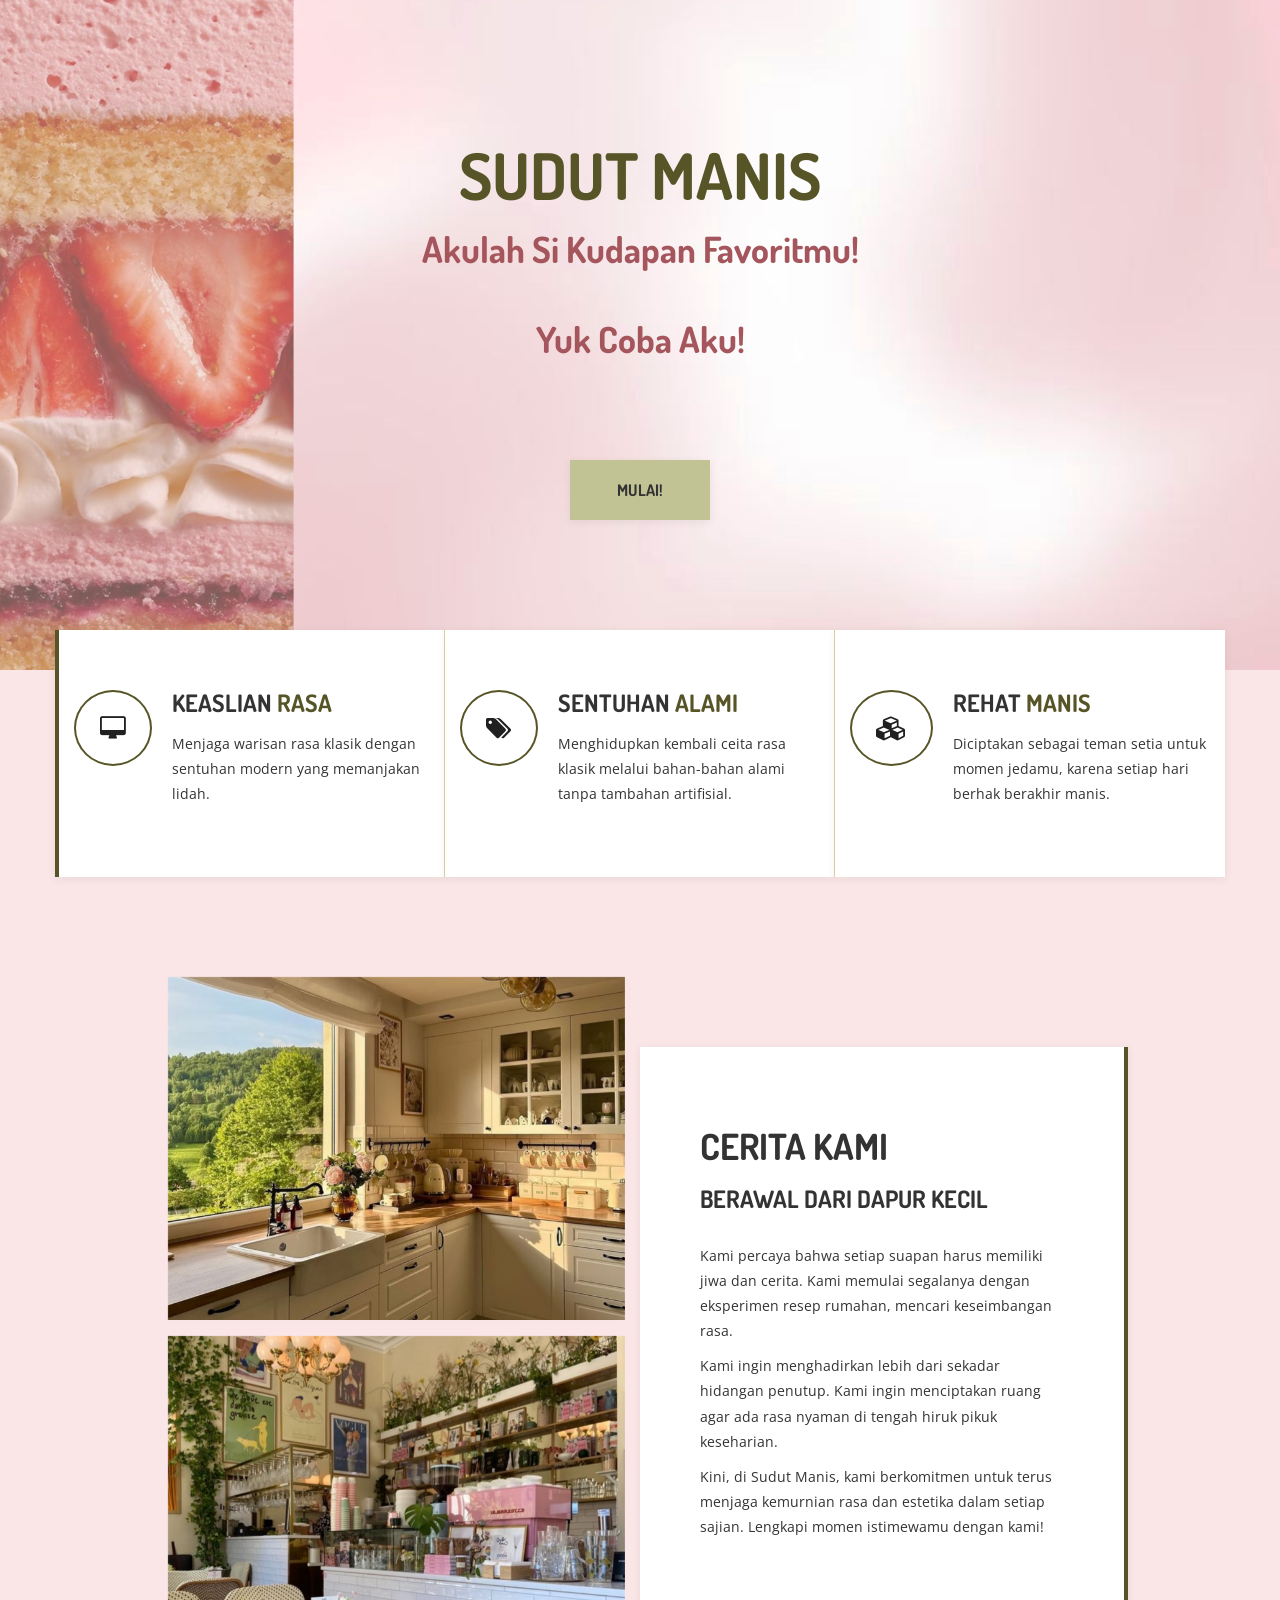
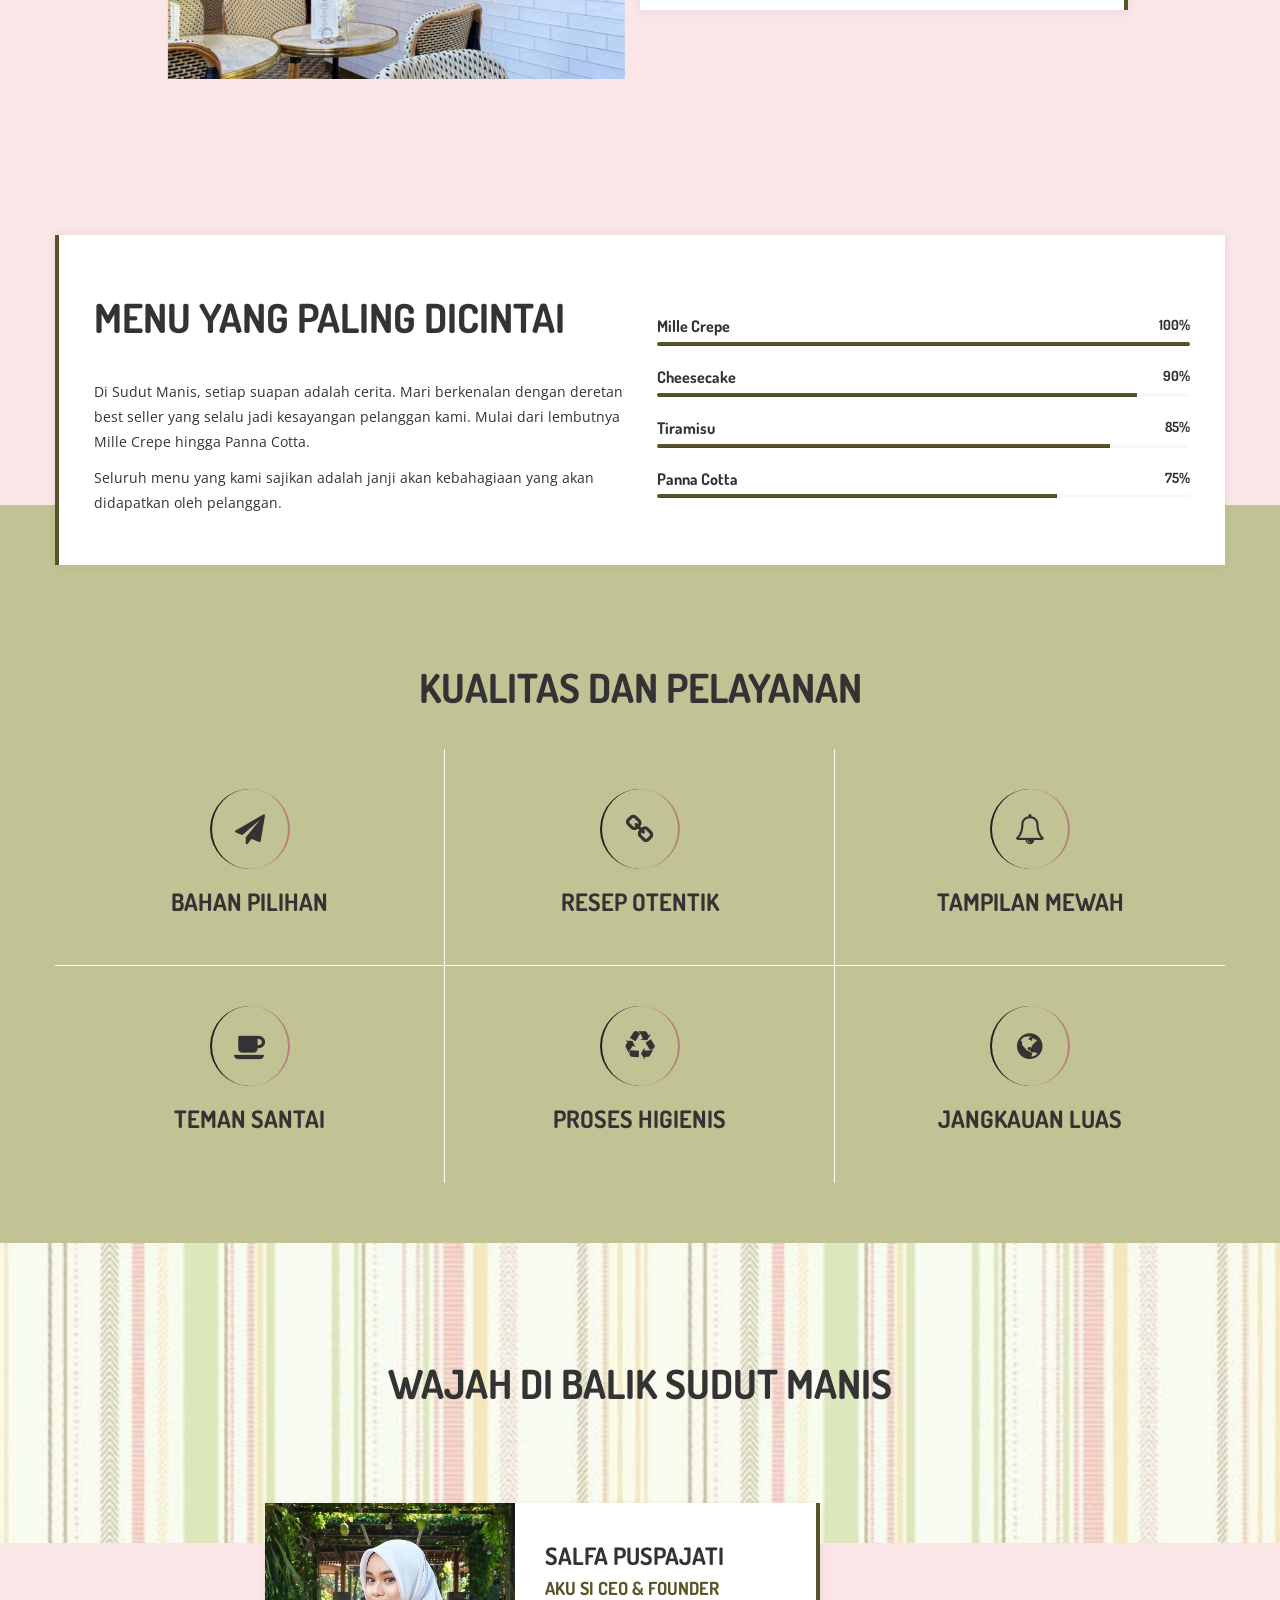
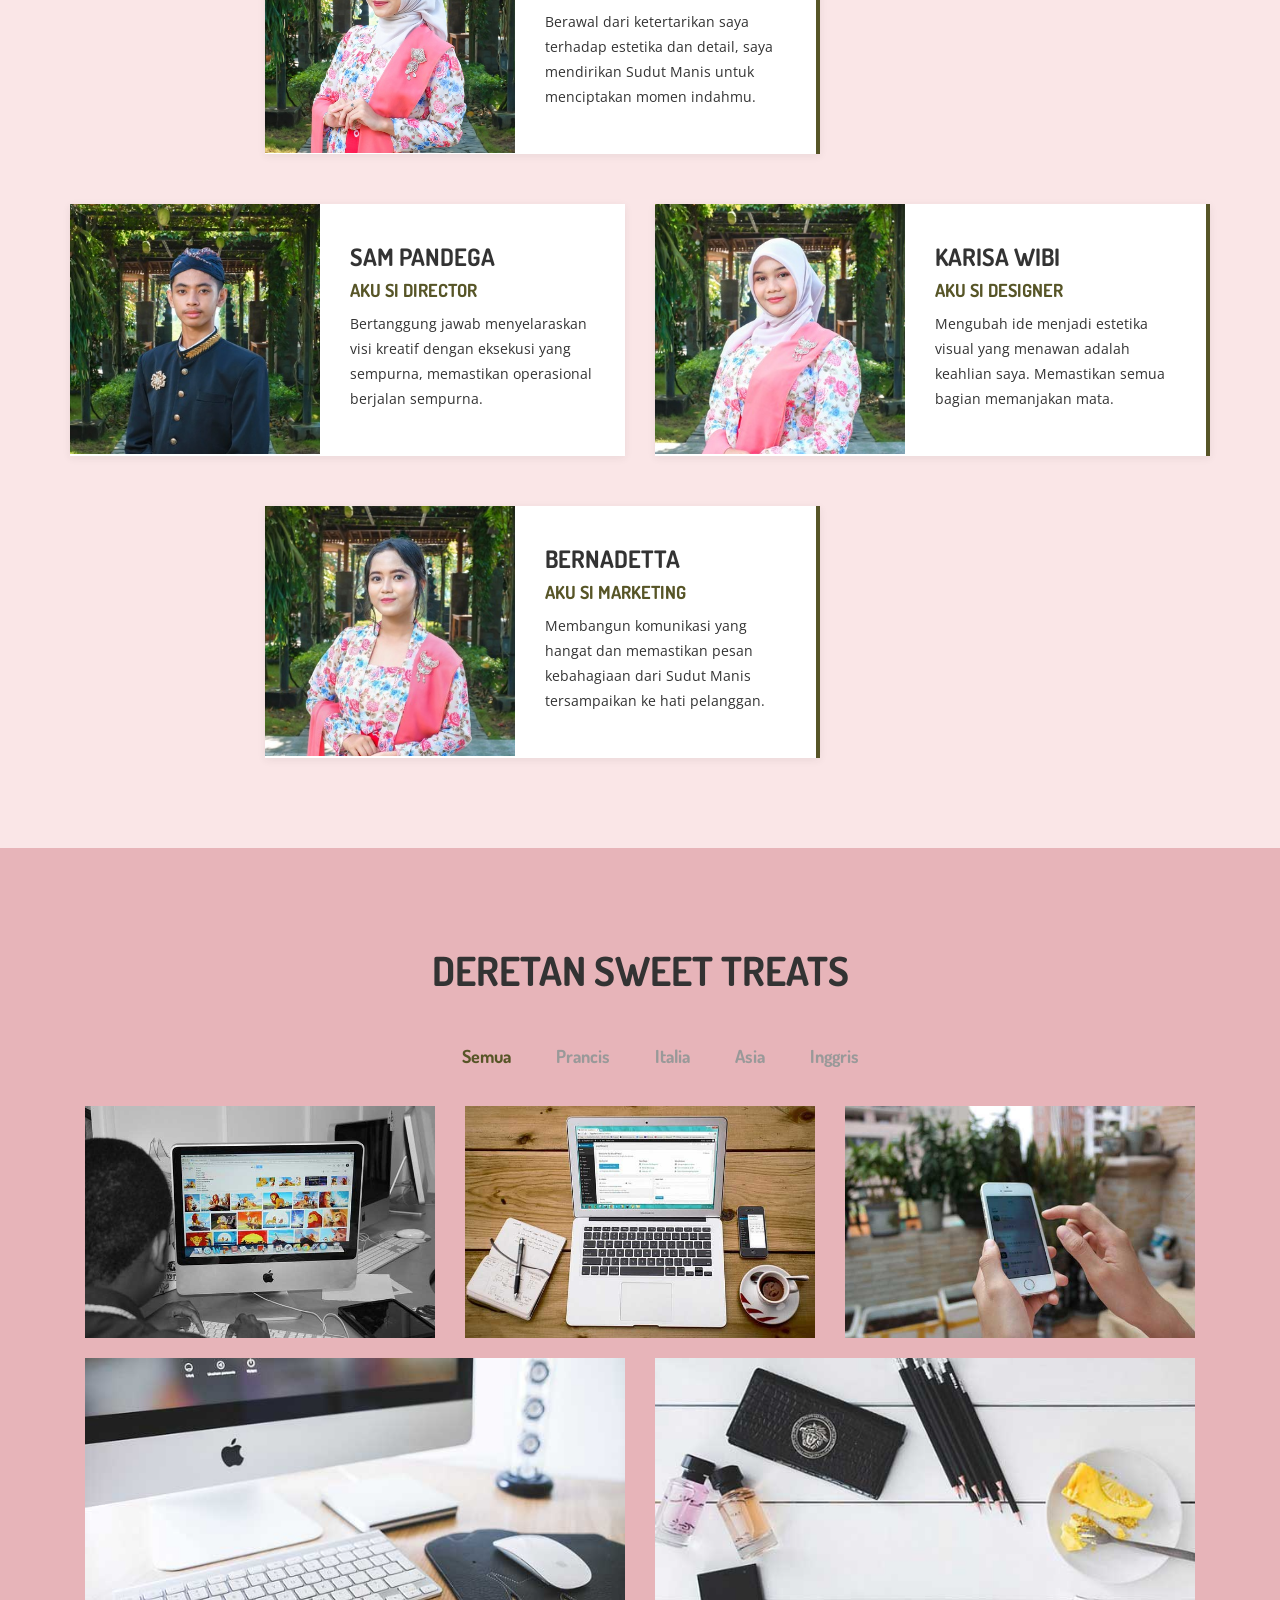
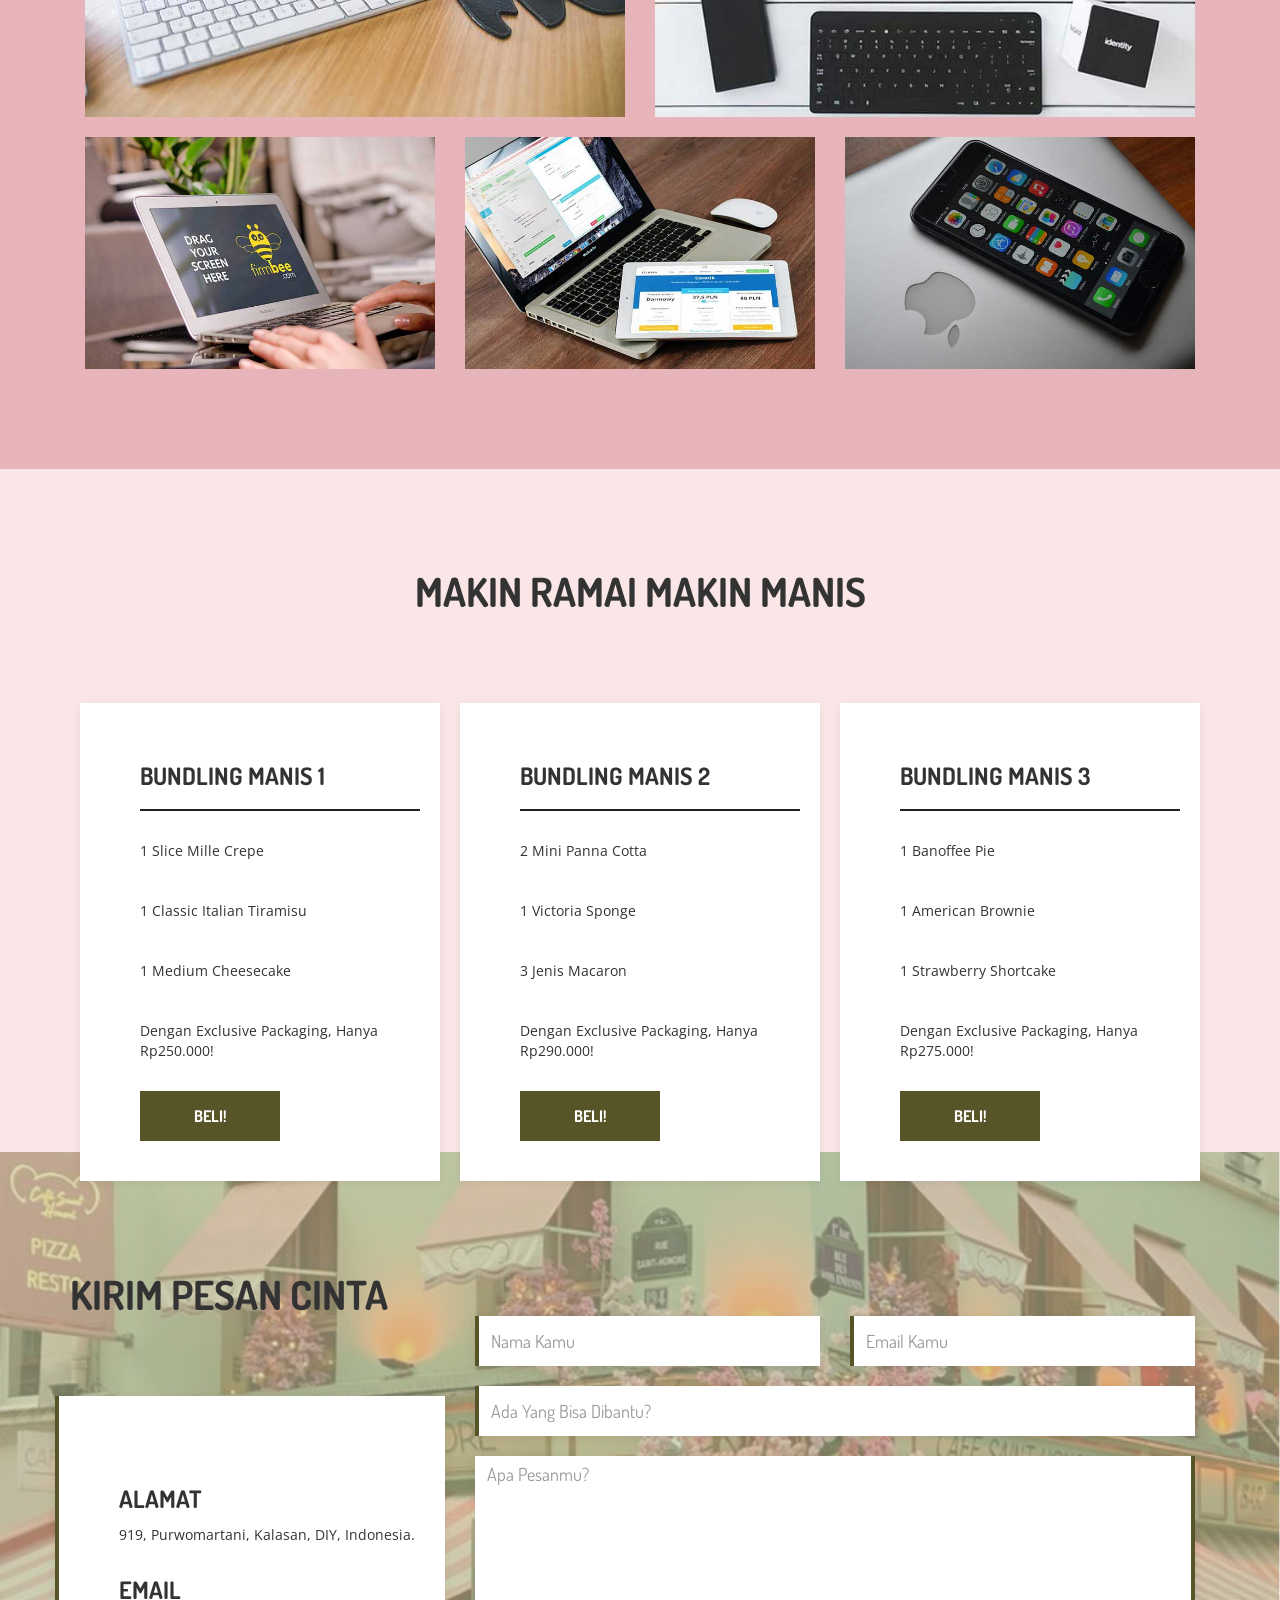
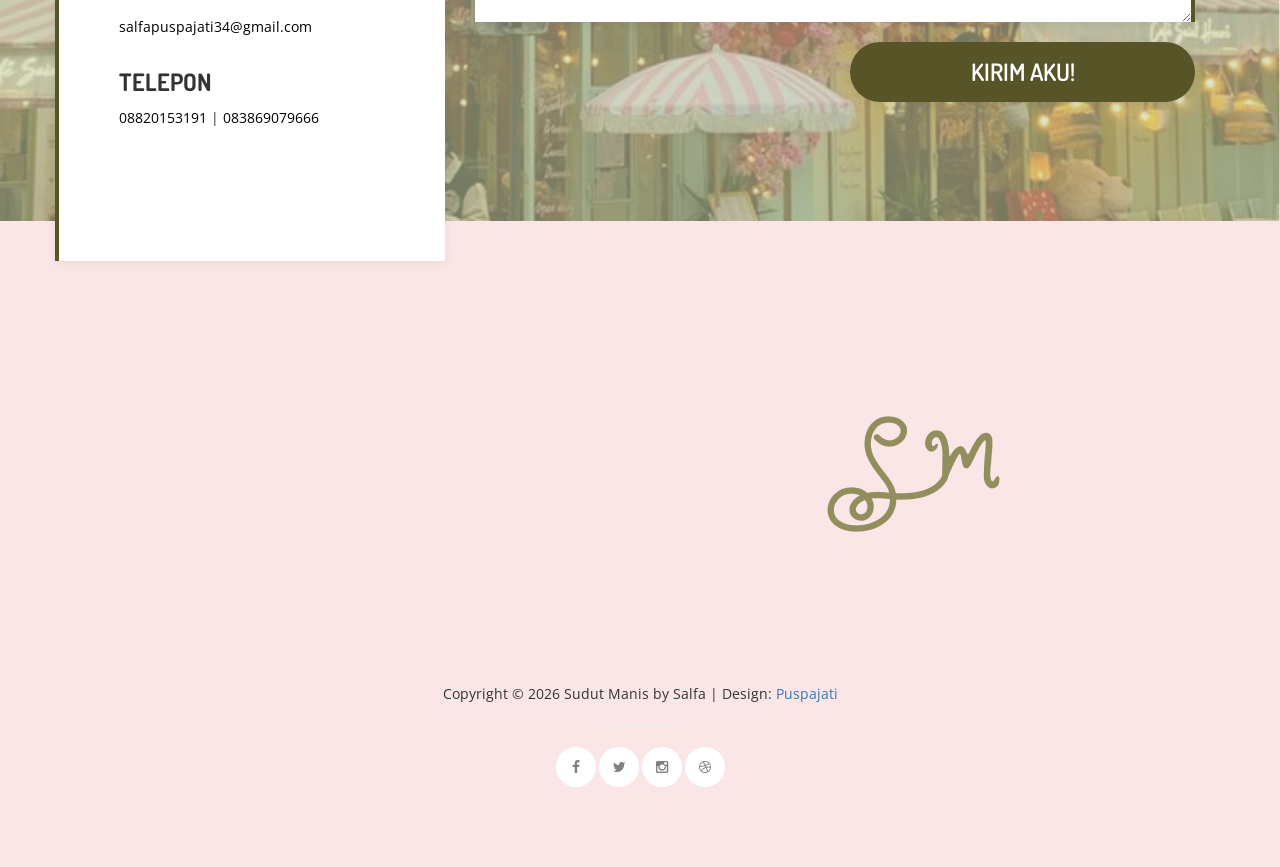
==== index.html @ feaf4da6 "Update index.html" ====
<!DOCTYPE html>
<html lang="en">
<head>
	<meta charset="utf-8">
	<meta http-equiv="X-UA-Compatible" content="IE=Edge">
	<meta name="viewport" content="width=device-width, initial-scale=1">
	<meta name="keywords" content="">
	<meta name="description" content="">
	<!-- site title -->
	<title>Sudut Manis  -  Kudapan Favoritmu</title>
	<!-- Stylesheets css comes here -->
	<link rel="stylesheet" href="css/bootstrap.min.css">
	<link rel="stylesheet" href="css/animate.min.css">
	<link rel="stylesheet" href="css/font-awesome.min.css">
	<link rel="stylesheet" href="css/nivo-lightbox.css">
	<link rel="stylesheet" href="css/nivo_themes/default/default.css">
	<link rel="stylesheet" href="css/templatemo-style.css">
	<link href='http://fonts.googleapis.com/css?family=Open+Sans:400,300,600,700' rel='stylesheet' type='text/css'>
	<link href='http://fonts.googleapis.com/css?family=Dosis:400,700' rel='stylesheet' type='text/css'>
<!-- 
Alpha Template
https://templatemo.com/tm-465-alpha
-->
</head>
<body data-spy="scroll" data-target=".navbar-collapse">

<!-- preloader section -->
<div class="preloader">
	<div class="sk-spinner sk-spinner-rotating-plane"></div>
</div>

<!-- navigation section -->
<nav class="navbar navbar-default navbar-fixed-top sticky-navigation" role="navigation">
	<div class="container">
		<div class="navbar-header">
			<button class="navbar-toggle" data-toggle="collapse" data-target=".navbar-collapse">
				<span class="icon icon-bar"></span>
				<span class="icon icon-bar"></span>
				<span class="icon icon-bar"></span>
			</button>
			<a href="#"><img src="images/sudutmanis logo.png" class="img-responsive site-logo" alt="logo"></a>
		</div>
		<div class="collapse navbar-collapse">
			<ul class="nav navbar-nav navbar-right main-navigation">
				<li><a href="#home" class="smoothScroll">BERANDA</a></li>
				<li><a href="#about" class="smoothScroll">CERITA KAMI</a></li>
				<li><a href="#service" class="smoothScroll">KUALITAS</a></li>
				<li><a href="#team" class="smoothScroll">TIM KAMI</a></li>
				<li><a href="#portfolio" class="smoothScroll">DESSERTS</a></li>
				<li><a href="#price" class="smoothScroll">BUNDLING</a></li>
				<li><a href="#contact" class="smoothScroll">KONTAK</a></li>
				<p id="userInfo">Belum login</p>

	<div id="authArea">
		<button onclick="goLogin()" class="nav-cta">Login</button>
	</div>
			</ul>
		</div>
	</div>
</nav>

<!-- home section -->
<section id="home" class="tm-home">
	<div class="container">
		<div class="row">
			<div class="col-md-12 col-sm-12">
            	<h1 class="wow fadeIn tm-home-logo" data-wow-delay="1.3s">Sudut Manis</h1>
				<h2 class="wow fadeIn tm-home-header" data-wow-delay="1.6s">Akulah Si Kudapan Favoritmu!</h2>
				<h2 class="wow fadeInUp tm-home-header" data-wow-delay="1.9s">Yuk Coba Aku!</h2>
				<a href="#about" class="smoothScroll btn btn-default btn-lg">MULAI!</a>
			</div>
		</div>
	</div>
</section>

<!-- social icons section -->
<section id="tm-icons" class="tm-icons">
	<div class="container">
		<div class="row">
			
				<div class="col-md-4 col-sm-12 tm-icon-1">
					<div class="wow fadeInUp" data-wow-delay="1.3s">
						<div class="media">
							<div class="media-object pull-left">
								<a href="#" class="fa fa-desktop"></a>
							</div>
							<div class="media-body">
								<h3 class="media-heading">Keaslian <span class="green">Rasa</span></h3>
								<p>Menjaga warisan rasa klasik dengan sentuhan modern yang memanjakan lidah.</p>
							</div>
						</div>
					</div>
				</div>
				<div class="col-md-4 col-sm-12 tm-icon-2">
					<div class="wow fadeInUp" data-wow-delay="1.6s">
						<div class="media">
							<div class="media-object pull-left">
								<a href="#" class="fa fa-tags"></a>
							</div>
							<div class="media-body">
								<h3 class="media-heading">Sentuhan <span class="green">Alami</span></h3>
								<p>Menghidupkan kembali ceita rasa klasik melalui bahan-bahan alami tanpa tambahan artifisial.</p>
							</div>
						</div>
					</div>
				</div>
				<div class="col-md-4 col-sm-12 tm-icon-3">
					<div class="wow fadeInUp" data-wow-delay="1.9s">
						<div class="media">
							<div class="media-object pull-left">
								<a href="#" class="fa fa-cubes"></a>
							</div>
							<div class="media-body">
								<h3 class="media-heading">Rehat <span class="green">Manis</span></h3>
								<p>Diciptakan sebagai teman setia untuk momen jedamu, karena setiap hari berhak berakhir manis.</p>
							</div>
						</div>
					</div>
				</div>
			
		</div>
	</div>
</section>

<!-- about section -->
<section id="about" class="tm-about">
	<div class="container">
		<div class="row">
			<div class="col-md-1 col-sm-1"></div>
			<div class="col-md-5 col-sm-12">
				<img src="images/IMG_20260514_121208.jpg.jpeg" class="img-responsive wow fadeIn" data-wow-delay="0.6s" alt="about">
				<img src="images/IMG_20260514_121412.jpg.jpeg" class="img-responsive wow fadeInUp" data-wow-delay="0.6s" alt="about">
			</div>
			<div class="col-md-5 col-sm-12 about-des wow fadeInRight" data-wow-delay="0.9s">
				<h1>Cerita Kami</h1>
				<h3 class="tm-about-h3">Berawal dari Dapur Kecil</h3>
				<p>Kami percaya bahwa setiap suapan harus memiliki jiwa dan cerita. Kami memulai segalanya dengan eksperimen resep rumahan, mencari keseimbangan rasa.</p>
                <p>Kami ingin menghadirkan lebih dari sekadar hidangan penutup. Kami ingin menciptakan ruang agar ada rasa nyaman di tengah hiruk pikuk keseharian.</p>
				<p>Kini, di Sudut Manis, kami berkomitmen untuk terus menjaga kemurnian rasa dan estetika dalam setiap sajian. Lengkapi momen istimewamu dengan kami!</p>
			</div>
			<div class="col-md-1 col-sm-1"></div>
			<div class="col-md-12 col-sm-12 about-bottom-des wow bounceIn">
				<div class="col-md-6 col-sm-12">
					<h2 class="tm-about-header">Menu yang Paling Dicintai</h2>
					<p>Di Sudut Manis, setiap suapan adalah cerita. Mari berkenalan dengan deretan best seller yang selalu jadi kesayangan pelanggan kami. Mulai dari lembutnya Mille Crepe hingga Panna Cotta.</p>
					<p>Seluruh menu yang kami sajikan adalah janji akan kebahagiaan yang akan didapatkan oleh pelanggan.</p>
				</div>
				<div class="col-md-6 col-sm-12 about-skills">
					<strong>Mille Crepe</strong>
						<span class="pull-right">100%</span>
							<div class="progress">
								<div class="progress-bar progress-bar-primary" role="progressbar" aria-valuenow="80" aria-valuemin="0" aria-valuemax="100" style="width: 100%;"></div>
							</div>
					<strong>Cheesecake</strong>
						<span class="pull-right">90%</span>
							<div class="progress">
								<div class="progress-bar progress-bar-primary" role="progressbar" aria-valuenow="90" aria-valuemin="0" aria-valuemax="100" style="width: 90%;"></div>
							</div>
					<strong>Tiramisu</strong>
						<span class="pull-right">85%</span>
							<div class="progress">
								<div class="progress-bar progress-bar-primary" role="progressbar" aria-valuenow="85" aria-valuemin="0" aria-valuemax="100" style="width: 85%;"></div>
							</div>
					<strong>Panna Cotta</strong>
						<span class="pull-right">75%</span>
							<div class="progress">
								<div class="progress-bar progress-bar-primary" role="progressbar" aria-valuenow="75" aria-valuemin="0" aria-valuemax="100" style="width: 75%;"></div>
							</div>
				</div>
			</div>
		</div>
	</div>
</section>

<!-- service section -->
<section id="service" class="tm-service">
	<div class="container">
		<div class="row">
			<div class="col-md-12 col-sm-12">
				<h2>Kualitas dan Pelayanan</h2>
			</div>
			<div class="col-md-4 col-sm-4 border-right border-bottom">
				<i class="fa fa-paper-plane wow bounceIn" data-wow-delay="0.3s"></i>
				<h3 class="tm-service-h3">Bahan Pilihan</h3>
			</div>
			<div class="col-md-4 col-sm-4 border-right border-bottom">
				<i class="fa fa-link wow bounceIn" data-wow-delay="0.6s"></i>
				<h3 class="tm-service-h3">Resep Otentik</h3>
			</div>
			<div class="col-md-4 col-sm-4 border-bottom">
				<i class="fa fa-bell-o wow bounceIn" data-wow-delay="0.9s"></i>
				<h3 class="tm-service-h3">Tampilan Mewah</h3>
			</div>
			<div class="col-md-4 col-sm-4 border-right">
				<i class="fa fa-coffee wow bounceIn" data-wow-delay="1s"></i>
				<h3 class="tm-service-h3">Teman Santai</h3>
			</div>
			<div class="col-md-4 col-sm-4 border-right">
				<i class="fa fa-recycle wow bounceIn" data-wow-delay="1.3s"></i>
				<h3 class="tm-service-h3">Proses Higienis</h3>
			</div>
			<div class="col-md-4 col-sm-4">
				<i class="fa fa-globe wow bounceIn" data-wow-delay="1.6s"></i>
				<h3 class="tm-service-h3">Jangkauan Luas</h3>
			</div>
		</div>
	</div>
</section>

<!-- home section -->
<section id="team" class="tm-team">
	<div class="team-title">
		<h2>Wajah di balik Sudut Manis</h2>
	</div>
	<div class="container">
		<div class="row">
			<div class="container-fluid">
			<div class="col-md-2 col-sm-1"></div>
			<div class="col-md-6 col-sm-10">
				<div class="media wow fadeInUp" data-wow-delay="0.3s">
					<div class="media-object pull-left">
						<img src="images/salfa 250px_20260514_114555_0000.png" class="img-responsive" alt="team">
					</div>
					<div class="media-body border-right">
						<h3 class="media-heading">Salfa Puspajati</h3>
						<h4 class="tm-team-member-heading-2">Aku Si CEO &amp; Founder</h4>
						<p>Berawal dari ketertarikan saya terhadap estetika dan detail, saya mendirikan Sudut Manis untuk menciptakan momen indahmu.</p>
					</div>
				</div>
			</div>
			<div class="col-md-6 col-sm-10">
				<div class="media wow fadeInUp" data-wow-delay="0.6s">
					<div class="media-object pull-left">
						<img src="images/dega 250px_20260514_115145_0000.png" class="img-responsive" alt="team">
					</div>
					<div class="media-body">
						<h3 class="media-heading">Sam Pandega</h3>
						<h4 class="tm-team-member-heading-2">Aku Si Director</h4>
						<p>Bertanggung jawab menyelaraskan visi kreatif dengan eksekusi yang sempurna, memastikan operasional berjalan sempurna.</p>
					</div>
				</div>
			</div>
			<div class="col-md-6 col-sm-10">
				<div class="media wow fadeInUp" data-wow-delay="0.9s">
					<div class="media-object pull-left">
						<img src="images/ica 250px_20260514_115344_0000.png" class="img-responsive" alt="team">
					</div>
					<div class="media-body border-right">
						<h3 class="media-heading">Karisa Wibi</h3>
						<h4 class="tm-team-member-heading-2">Aku Si Designer</h4>
						<p>Mengubah ide menjadi estetika visual yang menawan adalah keahlian saya. Memastikan semua bagian memanjakan mata.</p>
					</div>
				</div>
			</div>
			<div class="col-md-2 col-sm-2"></div>
			<div class="col-md-6 col-sm-10">
				<div class="media wow fadeInUp" data-wow-delay="1s">
					<div class="media-object pull-left">
						<img src="images/berta 250px_20260514_115436_0000.png" class="img-responsive" alt="team">
					</div>
					<div class="media-body border-right">
						<h3 class="media-heading">Bernadetta</h3>
						<h4 class="tm-team-member-heading-2">Aku Si Marketing</h4>
						<p>Membangun komunikasi yang hangat dan memastikan pesan kebahagiaan dari Sudut Manis tersampaikan ke hati pelanggan.</p>
					</div>
				</div>
			</div>
		</div>
		</div>
	</div>
</section>

<!-- portfolio section -->
<section id="portfolio" class="tm-portfolio">
	<div class="container">
		<div class="row">
			<div class="col-md-12 col-sm-12">
				<div class="title">
					<h2>Deretan Sweet Treats</h2>
				</div>
				<!-- ISO section -->
				<div class="iso-section">
					<ul class="filter-wrapper clearfix">
                   		 <li><a href="#" data-filter="*" class="selected opc-main-bg">Semua</a></li>
                   		 <li><a href="#" class="opc-main-bg" data-filter=".html">Prancis</a></li>
                   		 <li><a href="#" class="opc-main-bg" data-filter=".photoshop">Italia</a></li>
                    	 <li><a href="#" class="opc-main-bg" data-filter=".wordpress">Asia</a></li>
                    	 <li><a href="#" class="opc-main-bg" data-filter=".mobile">Inggris</a></li>
               		</ul>
               		<div class="iso-box-section wow fadeIn" data-wow-delay="0.9s">
               			<div class="iso-box-wrapper col4-iso-box">

               				 <div class="iso-box html wordpress mobile col-md-4 col-sm-4">
               				 	<a href="images/portfolio-img2.jpg" data-lightbox-gallery="portfolio-gallery"><img src="images/portfolio-img2.jpg" alt="portfolio img"></a>
               				 </div>

               				 <div class="iso-box wordpress col-md-4 col-sm-4">
               				 	<a href="images/portfolio-img3.jpg" data-lightbox-gallery="portfolio-gallery"><img src="images/portfolio-img3.jpg" alt="portfolio img"></a>
               				 </div>

               				 <div class="iso-box html mobile col-md-4 col-sm-4">
               				 	<a href="images/portfolio-img4.jpg" data-lightbox-gallery="portfolio-gallery"><img src="images/portfolio-img4.jpg" alt="portfolio img"></a>
               				 </div>

               				 <div class="iso-box wordpress col-md-6 col-sm-6">
               				 	<a href="images/portfolio-img5.jpg" data-lightbox-gallery="portfolio-gallery"><img src="images/portfolio-img5.jpg" alt="portfolio img"></a>
               				 </div>

               				 <div class="iso-box html photoshop col-md-6 col-sm-6">
               				 	<a href="images/portfolio-img6.jpg" data-lightbox-gallery="portfolio-gallery"><img src="images/portfolio-img6.jpg" alt="portfolio img"></a>
               				 </div>

               				 <div class="iso-box photoshop col-md-4 col-sm-4">
               				 	<a href="images/portfolio-img7.jpg" data-lightbox-gallery="portfolio-gallery"><img src="images/portfolio-img7.jpg" alt="portfolio img"></a>
               				 </div>

               				 <div class="iso-box photoshop mobile col-md-4 col-sm-4">
               				 	<a href="images/portfolio-img8.jpg" data-lightbox-gallery="portfolio-gallery"><img src="images/portfolio-img8.jpg" alt="portfolio img"></a>
               				 </div>

               				 <div class="iso-box photoshop html col-md-4 col-sm-4">
               				 	<a href="images/portfolio-img9.jpg" data-lightbox-gallery="portfolio-gallery"><img src="images/portfolio-img9.jpg" alt="portfolio img"></a>
               				 </div>

               			</div>
               		</div>

				</div>
			</div>
		</div>
	</div>
</section>		

<!-- price section -->
<section id="price" class="tm-price">
	<div class="container">
		<div class="col-md-12 col-sm-12">
			<h2 class="tm-price-section-heading">Makin Ramai Makin Manis</h2>
		</div>
		<div class="col-md-4 col-sm-6">
			<div class="plan wow bounceIn" data-wow-delay="0.3s">
				<h3 class="plan_title">BUNDLING MANIS 1</h3>
					<ul>
						<li>1 Slice Mille Crepe</li>
						<li>1 Classic Italian Tiramisu</li>
						<li>1 Medium Cheesecake</li>
						<li>Dengan Exclusive Packaging, Hanya Rp250.000!</li>
					</ul>
					<button class="btn btn-warning">BELI!</button>
			</div>
		</div>
		<div class="col-md-4 col-sm-6">
			<div class="plan wow bounceIn" data-wow-delay="0.6s">
				<h3 class="plan_title">BUNDLING MANIS 2</h3>
					<ul>
						<li>2 Mini Panna Cotta</li>
						<li>1 Victoria Sponge</li>
						<li>3 Jenis Macaron</li>
						<li>Dengan Exclusive Packaging, Hanya Rp290.000!</li>
					</ul>
					<button class="btn btn-warning">BELI!</button>
			</div>
		</div>
		<div class="col-md-4 col-sm-6">
			<div class="plan wow bounceIn" data-wow-delay="0.9s">
				<h3 class="plan_title">BUNDLING MANIS 3</h3>
					<ul>
						<li>1 Banoffee Pie</li>
						<li>1 American Brownie</li>
						<li>1 Strawberry Shortcake</li>
						<li>Dengan Exclusive Packaging, Hanya Rp275.000!</li>
					</ul>
					<button class="btn btn-warning">BELI!</button>
			</div>
		</div>
	</div>
</section>

<!-- contact section -->
<section id="contact" class="tm-contact">
	<div class="container">
		<div class="row">
			<div class="col-md-12 col-sm-12">
				<h2>Kirim Pesan Cinta</h2>
			</div>
			<div class="col-md-4 col-sm-5 address wow fadeInUp" data-wow-delay="0.6s">
				<div>
					<h3 class="tm-contact-h3">Alamat</h3>
					<p>919, Purwomartani, Kalasan, DIY, Indonesia.</p>
				</div>
				<div>
					<h3 class="tm-contact-h3">Email</h3>
					<p><a href="mailto:salfapuspajati34@gmail.com" class="tm-contact-link">salfapuspajati34@gmail.com</a></p>
				</div>
				<div>
					<h3 class="tm-contact-h3">Telepon</h3>
					<p><a href="tel:08820153191" class="tm-contact-link">08820153191</a> | <a href="tel:083869079666" class="tm-contact-link">083869079666</a></p>
				</div>		
			</div>	
			<div class="col-md-8 col-sm-7 contact-form wow fadeInRight" data-wow-delay="0.9s">
				<form action="#" method="post" role="form">
					<div class="col-md-6 col-sm-6">
						<input class="form-control" type="text" placeholder="Nama Kamu">
					</div>
					<div class="col-md-6 col-sm-6">
						<input class="form-control" type="email" placeholder="Email Kamu">
					</div>
					<div class="col-md-12 col-sm-12">
						<input class="form-control" type="text" placeholder="Ada Yang Bisa Dibantu?">
						<textarea class="form-control" placeholder="Apa Pesanmu?" rows="6"></textarea>
					</div>
					<div class="col-md-offset-6 col-md-6 col-sm-12">
						<input class="form-control" type="submit" value="KIRIM AKU!">
					</div>
				</form>
			</div>
		</div>
	</div>
</section>

<!-- footer section -->
<footer>
	<div class="container">
		<div class="row">
			<div class="col-md-12 col-sm-12">
				<div class="area-maps-logo">
				<iframe src="https://www.google.com/maps/embed?pb=!1m18!1m12!1m3!1d3953.3002084793443!2d110.44889467404911!3d-
					7.757951076931667!2m3!1f0!2f0!3f0!3m2!1i1024!2i768!4f13.1!3m3!1m2!
					1s0x2e7a5b0036f06835%3A0xde57ac61302b888!2sJava%20n%20Puspa&#39;s%20House!5e0!3m2!1sen!2sid!4v1779374435645!5m2!1sen!2sid" 
					width="500" height="350" style="border:0;" allowfullscreen="" loading="lazy" referrerpolicy="no-referrer-when-downgrade"></iframe>
				<img src="images/sudutmanis logo.png" class="img-responsive" alt="footer logo">
				</div>
				<p>Copyright &copy; 2026 Sudut Manis by Salfa 
                
                | Design: <a rel="nofollow" href="https://templatemo.com" title="free templates">Puspajati</a></p>
				<hr>
				<ul class="social-icon">
					<li class="wow bounceIn" data-wow-delay="0.3s"><a href="#" class="fa fa-facebook"></a></li>
					<li class="wow bounceIn" data-wow-delay="0.6s"><a href="#" class="fa fa-twitter"></a></li>
					<li class="wow bounceIn" data-wow-delay="0.9s"><a href="#" class="fa fa-instagram"></a></li>
					<li class="wow bounceIn" data-wow-delay="1s"><a href="#" class="fa fa-dribbble"></a></li>
				</ul>
			</div>
		</div>
	</div>
</footer>

<!-- javascript js comes here -->
<script src="js/jquery.js"></script>
<script src="js/bootstrap.min.js"></script>
<script src="js/smoothscroll.js"></script>
<script src="js/jquery.nav.js"></script>
<script src="js/isotope.js"></script>
<script src="js/imagesloaded.min.js"></script>
<script src="js/nivo-lightbox.min.js"></script>
<script src="js/wow.min.js"></script>
<script src="js/custom.js"></script>
  <script src="login/js/welcome.js"></script>
	
</body>
</html>
---- css/nivo_themes/default/default.css ----
/*
 * Nivo Lightbox Default Theme v1.0
 * http://dev7studios.com/nivo-lightbox
 *
 * Copyright 2013, Dev7studios
 * Free to use and abuse under the MIT license.
 * http://www.opensource.org/licenses/mit-license.php
 */
 
.nivo-lightbox-theme-default.nivo-lightbox-overlay { 
	background: #666;
	background: rgba(0,0,0,0.6); 
}
.nivo-lightbox-theme-default .nivo-lightbox-content.nivo-lightbox-loading { background: url(loading.gif) no-repeat 50% 50%; }

.nivo-lightbox-theme-default .nivo-lightbox-nav {
	top: 10%;
	width: 8%;
	height: 80%;
	text-indent: -9999px;
	background-repeat: no-repeat;
	background-position: 50% 50%;
	opacity: 0.5;
}
.nivo-lightbox-theme-default .nivo-lightbox-nav:hover { 
	opacity: 1; 
	background-color: rgba(0,0,0,0.5);
}
.nivo-lightbox-theme-default .nivo-lightbox-prev { 
	background-image: url(prev.png); 
	border-radius: 0 3px 3px 0;
}
.nivo-lightbox-theme-default .nivo-lightbox-next { 
	background-image: url(next.png); 
	border-radius: 3px 0 0 3px;
}

.nivo-lightbox-theme-default .nivo-lightbox-close {
	display: block;
	background: url(close.png) no-repeat;
	width: 48px;
	height: 48px;
	text-indent: -9999px;
	padding: 5px;
	opacity: 0.5;
}
.nivo-lightbox-theme-default .nivo-lightbox-close:hover { opacity: 1; }

.nivo-lightbox-theme-default .nivo-lightbox-title-wrap { bottom: -7%; }
.nivo-lightbox-theme-default .nivo-lightbox-title {
	font: 14px/20px 'Helvetica Neue', Helvetica, Arial, sans-serif;
	font-style: normal;
	font-weight: normal;
	background: #000;
	color: #fff;
	padding: 7px 15px;
	border-radius: 30px;
}

.nivo-lightbox-theme-default .nivo-lightbox-image img {
	background: #fff;
	-webkit-box-shadow: 0px 1px 1px rgba(0,0,0,0.4);
	        box-shadow: 0px 1px 1px rgba(0,0,0,0.4);
}
.nivo-lightbox-theme-default .nivo-lightbox-ajax,
.nivo-lightbox-theme-default .nivo-lightbox-inline {
	background: #fff;
	padding: 40px;
	-webkit-box-shadow: 0px 1px 1px rgba(0,0,0,0.4);
	        box-shadow: 0px 1px 1px rgba(0,0,0,0.4);
}

@media (-webkit-min-device-pixel-ratio: 1.3),
       (-o-min-device-pixel-ratio: 2.6/2),
       (min--moz-device-pixel-ratio: 1.3),
       (min-device-pixel-ratio: 1.3),
       (min-resolution: 1.3dppx) {

	.nivo-lightbox-theme-default .nivo-lightbox-content.nivo-lightbox-loading { 
		background-image: url(loading@2x.gif); 
		-webkit-background-size: 32px 32px; 
		        background-size: 32px 32px;
	}
	.nivo-lightbox-theme-default .nivo-lightbox-prev { 
		background-image: url(prev@2x.png); 
		-webkit-background-size: 48px 48px; 
		        background-size: 48px 48px;
	}
	.nivo-lightbox-theme-default .nivo-lightbox-next { 
		background-image: url(next@2x.png); 
		-webkit-background-size: 48px 48px; 
		        background-size: 48px 48px;
	}
	.nivo-lightbox-theme-default .nivo-lightbox-close { 
		background-image: url(close@2x.png); 
		-webkit-background-size: 16px 16px; 
		        background-size: 16px 16px;
	}
	
}
---- css/templatemo-style.css ----
/*

Alpha Template

https://templatemo.com/tm-465-alpha

*/

body {
  background: #fae6e7;
  font-family: 'Dosis', sans-serif;
  font-weight: 400;
  font-style: normal;
}  

html,body { overflow-x: hidden; }

h1,h2,h3,h4, .navbar-nav a {
  font-weight: bold;
  text-transform: uppercase;
}

.green {
	color: #575527;
}

img {
  max-width: 100%;
  height: auto;
}

h2 {
  font-size: 40px;
  padding-bottom: 30px;
}

p {
  font-family: 'Open Sans', sans-serif;
  font-weight: 400;
  font-style: normal;
  line-height: 1.8em;
}

a:hover { text-decoration: none; }

/* preloader section */
.preloader {
  position: fixed;
  top: 0;
  left: 0;
  width: 100%;
  height: 100%;
  z-index: 99999;
  display: -webkit-box;
  display: -webkit-flex;
  display: -ms-flexbox;
  display: flex;
  -webkit-flex-flow: row nowrap;
      -ms-flex-flow: row nowrap;
          flex-flow: row nowrap;
  -webkit-box-pack: center;
  -webkit-justify-content: center;
      -ms-flex-pack: center;
          justify-content: center;
  -webkit-box-align: center;
  -webkit-align-items: center;
      -ms-flex-align: center;
          align-items: center;
  background: none repeat scroll 0 0 #ecc4c3;
}
.sk-spinner-rotating-plane.sk-spinner {
  width: 30px;
  height: 30px;
  background-color: #e8foa2;
  -webkit-animation: sk-rotatePlane 1.2s infinite ease-in-out;
          animation: sk-rotatePlane 1.2s infinite ease-in-out; }

@-webkit-keyframes sk-rotatePlane {
  0% {
    -webkit-transform: perspective(120px) rotateX(0deg) rotateY(0deg);
            transform: perspective(120px) rotateX(0deg) rotateY(0deg); }

  50% {
    -webkit-transform: perspective(120px) rotateX(-180.1deg) rotateY(0deg);
            transform: perspective(120px) rotateX(-180.1deg) rotateY(0deg); }

  100% {
    -webkit-transform: perspective(120px) rotateX(-180deg) rotateY(-179.9deg);
            transform: perspective(120px) rotateX(-180deg) rotateY(-179.9deg); } }

@keyframes sk-rotatePlane {
  0% {
    -webkit-transform: perspective(120px) rotateX(0deg) rotateY(0deg);
            transform: perspective(120px) rotateX(0deg) rotateY(0deg); }

  50% {
    -webkit-transform: perspective(120px) rotateX(-180.1deg) rotateY(0deg);
            transform: perspective(120px) rotateX(-180.1deg) rotateY(0deg); }

  100% {
    -webkit-transform: perspective(120px) rotateX(-180deg) rotateY(-179.9deg);
            transform: perspective(120px) rotateX(-180deg) rotateY(-179.9deg); } }

/* navigation section */
.sticky-navigation { opacity: 0; }
.navbar-default {
  background: #ddd3c9;
  border: none;
  -webkit-box-shadow: 0 2px 8px 0 rgba(50, 50, 50, 0.08);
          box-shadow: 0 2px 8px 0 rgba(50, 50, 50, 0.08);
  margin: 0;
  padding: 0;
}
.navbar-default .navbar-brand {
  line-height: 38px;
  position: relative;
  bottom: 20px;
}
.navbar-default .navbar-nav li a {
  color: #202020;
  font-weight: 700;
  line-height: 38px;
  padding-right: 20px;
  padding-left: 20px;
}
.navbar-default .navbar-nav li a:hover { color: #575527; }
.navbar-default .navbar-nav > li > a:hover,
.navbar-default .navbar-nav > li > a:focus {
  color: #575527;
  background-color: transparent;
}
.navbar-default .navbar-nav > .active > a,
.navbar-default .navbar-nav > .active > a:hover,
.navbar-default .navbar-nav > .active > a:focus {
  color: #575527;
  background-color: transparent;
}
.navbar-default .navbar-toggle {
     border: none;
     padding-top: 10px;
  }
.navbar-default .navbar-toggle .icon-bar {
    background: #575527;
    border-color: transparent;
  }
.navbar-default .navbar-toggle:hover,
.navbar-default .navbar-toggle:focus { 
  background-color: transparent 
}
.site-logo {
  height: 68px;
  width: auto;
}

/* home section */  
.tm-home {
  background: url('../images/bg home SM_20260514_172206_0000.png') no-repeat center center;
  background-size: cover;
  color: #a4565c;
  text-align: center;
  vertical-align: middle;
  padding-top: 120px;
  padding-bottom: 150px;
}
.tm-home-logo {
	font-size: 64px;
	color: #575527;
}
.tm-home-header {
  font-size: 36px;
  font-style: normal;
  text-transform: none;
}
.tm-home .btn {
  background: #c2c395;
  -webkit-box-shadow: 0 2px 8px 0 rgba(50, 50, 50, 0.08);
          box-shadow: 0 2px 8px 0 rgba(50, 50, 50, 0.08);
  border: none;
  border-radius: 0;
  font-size: 16px;
  font-weight: bold;
  width: 140px;
  height: 60px;
  margin-top: 60px;
  padding: 20px 20px;
  -webkit-transition: all 0.4s ease-in-out;
          transition: all 0.4s ease-in-out;
}
.tm-home .btn:hover { background: #ddd3c9; }

/* social icons section */
.tm-icons .media .media-heading { padding-bottom: 10px; }

.tm-icons .tm-icon-1,
.tm-icons .tm-icon-2,
.tm-icons .tm-icon-3 {
  background: #ffffff;
  -webkit-box-shadow: 0 2px 8px 0 rgba(50, 50, 50, 0.08);
          box-shadow: 0 2px 8px 0 rgba(50, 50, 50, 0.08);
  cursor: pointer;
  padding-top: 60px;
  padding-bottom: 60px;
  margin-top: -40px;
  margin-bottom: 20px;
  -webkit-transition: all 0.4s ease-in-out;
          transition: all 0.4s ease-in-out;
}
.tm-icons a {
  border: 2px solid #575527;
  border-radius: 50%;
  color: #202020;
  font-size: 24px;
  padding: 24px;
  text-align: center;
  text-decoration: none;
  margin-right: 10px;
  background-color: #fff;
}
.tm-icons .tm-icon-1 { border-left: 4px solid #575527; }
.tm-icons .tm-icon-1,
.tm-icons .tm-icon-2 {
  border-right: 1px solid #ddd39c;
}
.tm-icons .tm-icon-1:hover { background: #becfbb; }
.tm-icons .tm-icon-2:hover { background: #8ea48b; }
.tm-icons .tm-icon-3:hover { background: #728a6e; }

/* about section */
.tm-about {
    padding-top: 80px;
    padding-bottom: 80px;
  }
.tm-about img { padding-bottom: 16px; }
.tm-about .about-des {
  background: #ffffff;
  -webkit-box-shadow: 0 2px 8px 0 rgba(50, 50, 50, 0.08);
          box-shadow: 0 2px 8px 0 rgba(50, 50, 50, 0.08);
  border-right: 4px solid #575527;
  padding: 60px;
  position: relative;
  top: 70px;
}
.tm-about-h3 { padding-bottom: 20px; }
.tm-about .about-bottom-des {
  background: #ffffff;
  -webkit-box-shadow: 0 0 8px 0 rgba(50, 50, 50, 0.08);
          box-shadow: 0 0 8px 0 rgba(50, 50, 50, 0.08);
  border-left: 4px solid #575527;
  padding: 40px 20px 40px 20px;
  position: relative;
  top: 140px;
}
.tm-about .about-skills { padding-top: 40px; }
.about-skills .progress-bar-primary { background: #575527; }
.tm-about .about-skills .progress {
  background: #f9f9f9;
  -webkit-box-shadow: none;
          box-shadow: none;
  height: 4px;
  font-weight: bold;
  border-radius: 30px;
}
.tm-about span { font-weight: bold; }
.tm-about .about-skills strong {
  display: inline-block;
  font-size: 16px;
  padding-bottom: 4px;
}

/* service section */
.tm-service {
  background: #c2c395;
  padding-top: 140px;
  padding-bottom: 60px;
  text-align: center;
  vertical-align: middle;
}
.tm-service .border-right { border-right: 1px solid #f9f9f9; }
.tm-service .border-bottom { border-bottom: 1px solid #f9f9f9; }
.tm-service .fa {
  border-right: 2px solid #b97d7b;
  border-left: 2px solid #202020;
  border-radius: 50%;
  font-size: 30px;
  width: 80px;
  height: 80px;
  line-height: 80px;
  text-align: center;
  margin-top: 40px;
}
.tm-service-h3 { padding-bottom: 40px; }

/* team section */
.tm-team .container {
  padding: 0;
}
.tm-team .team-title {
  background: url('../images/bg team SM_20260514_162620_0000.png') no-repeat;
  background-size: cover;
  background-position: center;
  height: 300px;
  display: -webkit-box;
  display: -webkit-flex;
  display: -ms-flexbox;
  display: flex;
  -webkit-box-align: center;
  -webkit-align-items: center;
      -ms-flex-align: center;
          align-items: center;
  -webkit-box-pack: center;
  -webkit-justify-content: center;
      -ms-flex-pack: center;
          justify-content: center;
}
.tm-team .media {
  background: #ffffff;
  -webkit-box-shadow: 0px 2px 8px 0px rgba(50, 50, 50, 0.08);
          box-shadow: 0px 2px 8px 0px rgba(50, 50, 50, 0.08);
  position: relative;
  bottom: 40px;
  margin-bottom: 50px;
}
.tm-team .media .media-body { padding: 40px 20px 35px 20px; }
.tm-team .media .border-right { border-right: 4px solid #575527; }
.tm-team-member-heading-2 {
  color: #575527;
  font-weight: bold;
}

/* portfolio section */
.tm-portfolio {
  background: #e7b4b9;
  text-align: center;
  vertical-align: middle;
  padding-top: 80px;
  padding-bottom: 80px;
  }
.tm-portfolio img {
  width: 100%;
}
/* FILTER CSS */
.filter-wrapper {
    width: 100%;
    margin: 0 0 24px 0;
    overflow: hidden;
    text-align: center;
}
.filter-wrapper li {
    display: inline-block;
    margin: 4px;
}
.filter-wrapper li a {
    color: #999999;
    font-size: 18px;
    font-weight: bold;
    padding: 8px 17px;
    display: block;
    text-decoration: none;
    -webkit-transition: all 0.4s ease-in-out;
            transition: all 0.4s ease-in-out;
}
.filter-wrapper li .selected,
.filter-wrapper li a:focus,
.filter-wrapper li a:hover {
    color: #575527;
  }

/* ISOTOPE BOX CSS */
.iso-box-section {
    width: 100%;
}
.iso-box-wrapper {
    width: 100%;
    padding: 0;
    clear: both;
    position: relative;
}
.iso-box {
    position: relative;
    min-height: 50px;
    float: left;
    overflow: hidden;
    margin-bottom: 20px;
}
.iso-box > a {
    display: block;
    width: 100%;
    height: 100%;
    overflow: hidden;
}
.iso-box > a {
    display: block;
    width: 100%;
    height: 100%;
    overflow: hidden;
}

/* price section */
.tm-price { padding-top: 80px; }
.tm-price .col-md-4 { padding: 10px; }
.tm-price-section-heading { text-align: center; }
.tm-price .plan {
  background: #ffffff;
  -webkit-box-shadow: 0 2px 8px 0 rgba(50, 50, 50, 0.08);
          box-shadow: 0 2px 8px 0 rgba(50, 50, 50, 0.08);
  padding: 40px 20px 40px 60px;
  position: relative;
  top: 40px;
}
.tm-price .plan .plan_title {
  border-bottom: 2px solid #202020;
  padding-bottom: 20px;
}
.tm-price .plan ul {
  font-family: 'Open Sans', sans-serif;
  padding: 0;
}
.tm-price .plan ul li {
  display: block;
  padding: 20px 0 20px 0;
}
.tm-price .plan .btn {
  background: #575527;
  border: none;
  border-radius: 0;
  color: #ffffff;
  font-size: 16px;
  font-weight: bold;
  width: 140px;
  height: 50px;
  -webkit-transition: all 0.4s ease-in-out;
          transition: all 0.4s ease-in-out;
}
.tm-price .plan .btn:hover { background: #909090; }

/* contact section */
.tm-contact {
    background: url('../images/gambar cafe SM_20260514_145428_0000.png') no-repeat;
    background-size: cover;
    background-position: center;
    padding-top: 100px;
  }
.tm-contact .address {
  background: #ffffff;
  -webkit-box-shadow: 0 2px 8px 0 rgba(50, 50, 50, 0.08);
          box-shadow: 0 2px 8px 0 rgba(50, 50, 50, 0.08);
  border-left: 4px solid #575527;
  padding-top: 60px;
  padding-left: 60px;
  padding-bottom: 120px;
  position: relative;
  top: 40px;
}
.tm-contact .contact-form {
  padding-bottom: 40px;
  position: relative;
  bottom: 40px;
}
.tm-contact-h3 {
  font-weight: bold;
  padding-top: 10px;
}
.tm-contact .form-control {
    border: none;
    border-right: 4px solid #575527;
    -webkit-box-shadow: 0 2px 8px 0 rgba(50, 50, 50, 0.08);
            box-shadow: 0 2px 8px 0 rgba(50, 50, 50, 0.08);
    border-radius: 0;
    font-family: 'Dosis', sans-serif;
    font-size: 18px;
    font-weight: 400;
    margin-bottom: 20px;
    -webkit-transition: all 0.4s ease-in;
            transition: all 0.4s ease-in;
  }
.tm-contact .form-control::-moz-placeholder {
  color: #999;
  font-size: 18px;
  font-weight: 400;
  opacity: 1;
}
.tm-contact .form-control:-ms-input-placeholder {
  color: #999;
  font-size: 18px;
  font-weight: 400;
}
.tm-contact .form-control::-webkit-input-placeholder {
  color: #999;
  font-size: 18px;
  font-weight: 400;
}
.tm-contact input { height: 50px; }
.tm-contact input[type="text"],
.tm-contact input[type="email"] {
  border-left: 4px solid #575527;
  border-right: 0;
}
.tm-contact input[type="submit"] {
  background: #575527;
  border-radius: 40px;
  border: none;
  color: #ffffff;
  font-size: 24px;
  font-weight: 600;
  height: 60px;
}
.tm-contact input[type="submit"]:hover {
  background: #ffffff;
  color: #202020;
}
.tm-contact-link { color: black; }
.tm-contact-link:hover { color: #575527; }

/* social icon section */
.social-icon {
  padding: 0;
  margin: 0;
}
.social-icon li {
  list-style: none;
  display: inline-block;
}
.social-icon li a {
  background: #ffffff;
  border-radius: 50%;
  color: #808080;
  width: 40px;
  height: 40px;
  line-height: 40px;
  text-align: center;
  text-decoration: none;
  -webkit-transition: all 0.4s ease-in;
          transition: all 0.4s ease-in;
}
.social-icon li a:hover {
  background: #575527;
  color: #ffffff;
} 

/* footer section */
footer {
  text-align: center;
  vertical-align: middle;
  padding-top: 80px;
  padding-bottom: 80px;
}
footer img { display: inline-block; }
footer hr { width: 80px; }

@media (max-width:1200px) {
  .tm-home {
    padding-top: 120px;
    padding-bottom: 120px;
  }
}

@media (max-width:980px) {
  .navbar-default .navbar-nav li a {
    padding-right: 10px;
    padding-left: 10px;
  }
  .tm-home {
    padding-top: 80px;
    padding-bottom: 80px;
  }
  .tm-icons .tm-icon-1,
  .tm-icons .tm-icon-2,
  .tm-icons .tm-icon-3 {
	  border-left: 4px solid #575527;
	  margin: 15px;
  }
  .tm-icons .tm-icon-1 {
	  margin-top: -40px;
  }
}
.area-maps-logo {
    display: flex;
    justify-content: center;
    align-items: center;
    gap: 50px;
    margin-bottom: 30px;
}

.area-maps-logo img {
    max-width: 350px;
    height: auto;
}

@media (max-width: 100px) {
  .site-logo {
    height: 10px;
    padding-left: 3px;    
  }
  .tm-about-logo { font-size: 36px; }
  .tm-home-header { font-size: 32px; }
  
}

@media (max-width: 480px) {
  .navbar-default .navbar-brand {
    position: relative;
    bottom: 27px;
  }
  .tm-home {
    padding-top: 100px;
    padding-bottom: 120px;
  }

  .tm-about-header { font-size: 20px; }
  .tm-about-h3 { font-size: 18px; }
  .tm-team .media { max-width: 270px; }
  .tm-team .media .media-object { padding-right: 0; }
  .tm-team img {
    width: auto;
    height: auto;
  }
  .tm-team .media .border-right { border-right: 0; }
  .tm-contact .contact-form { padding-top: 140px; }
}
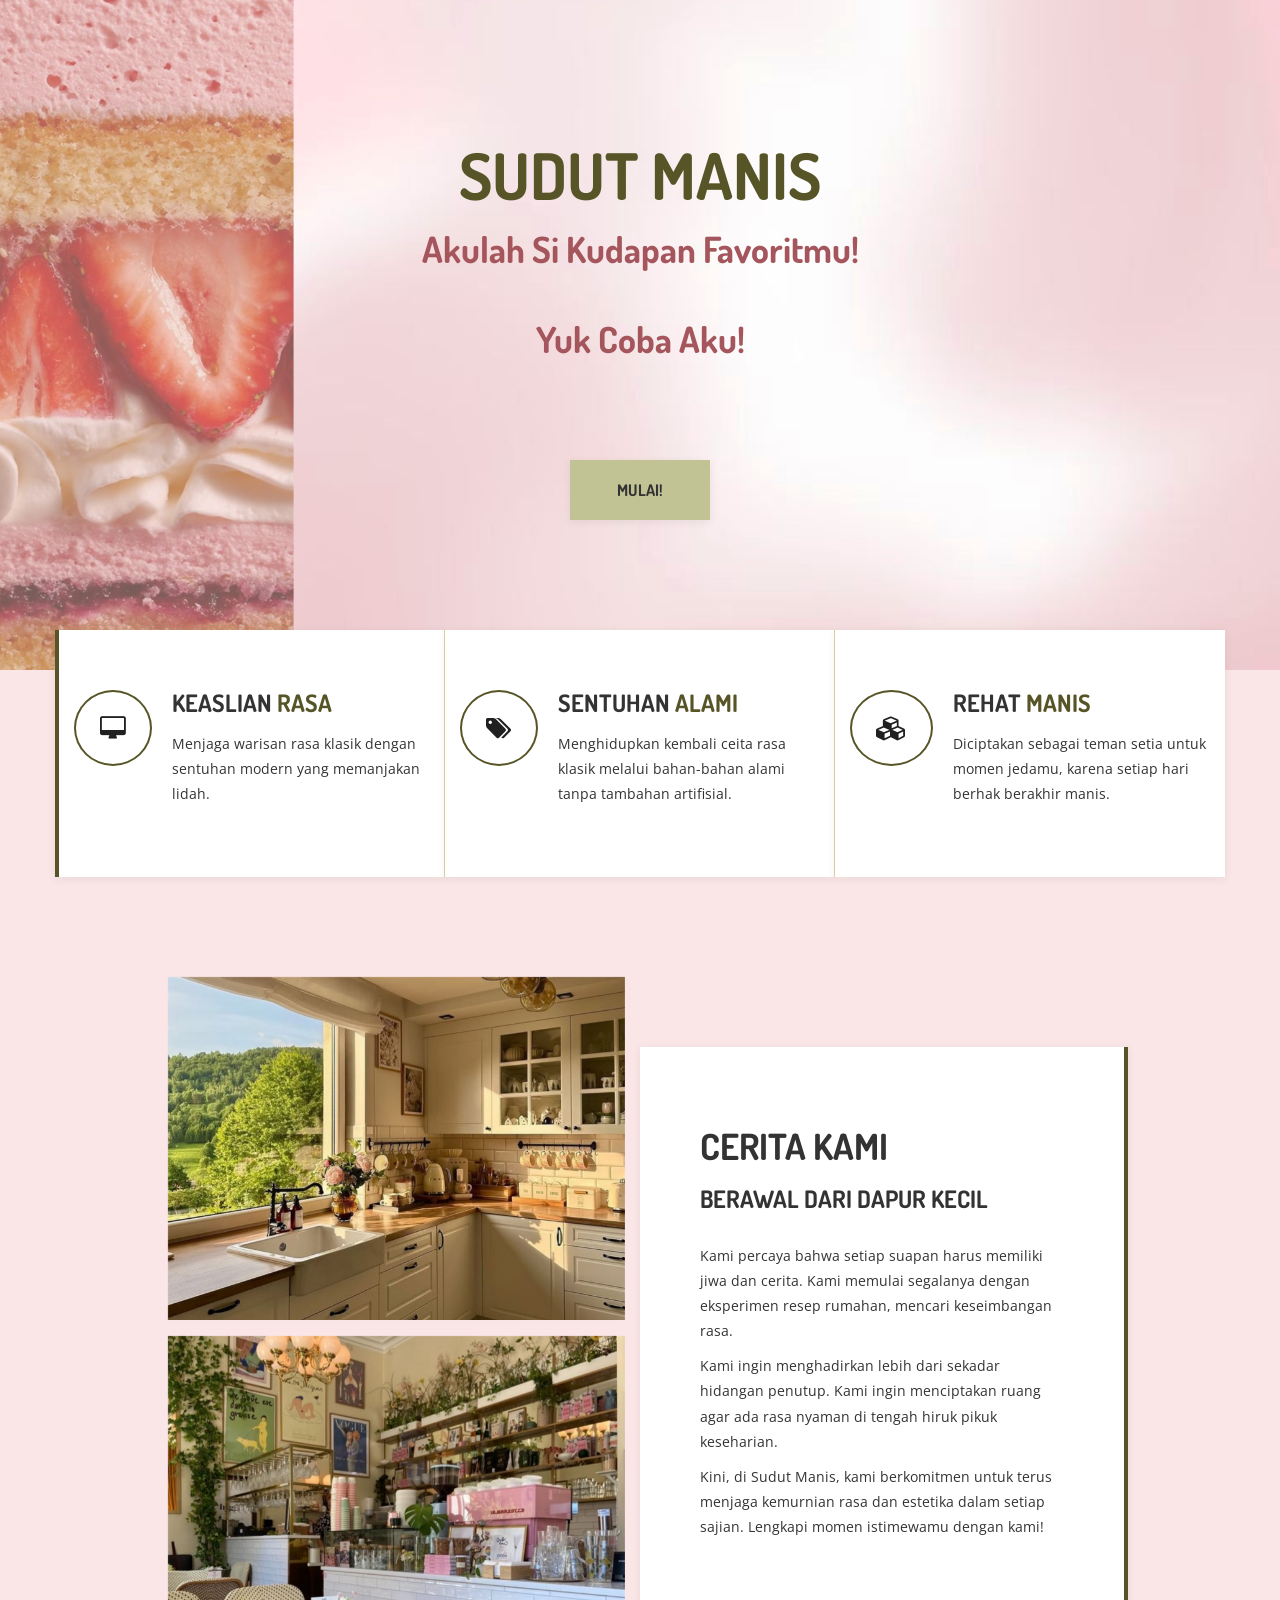
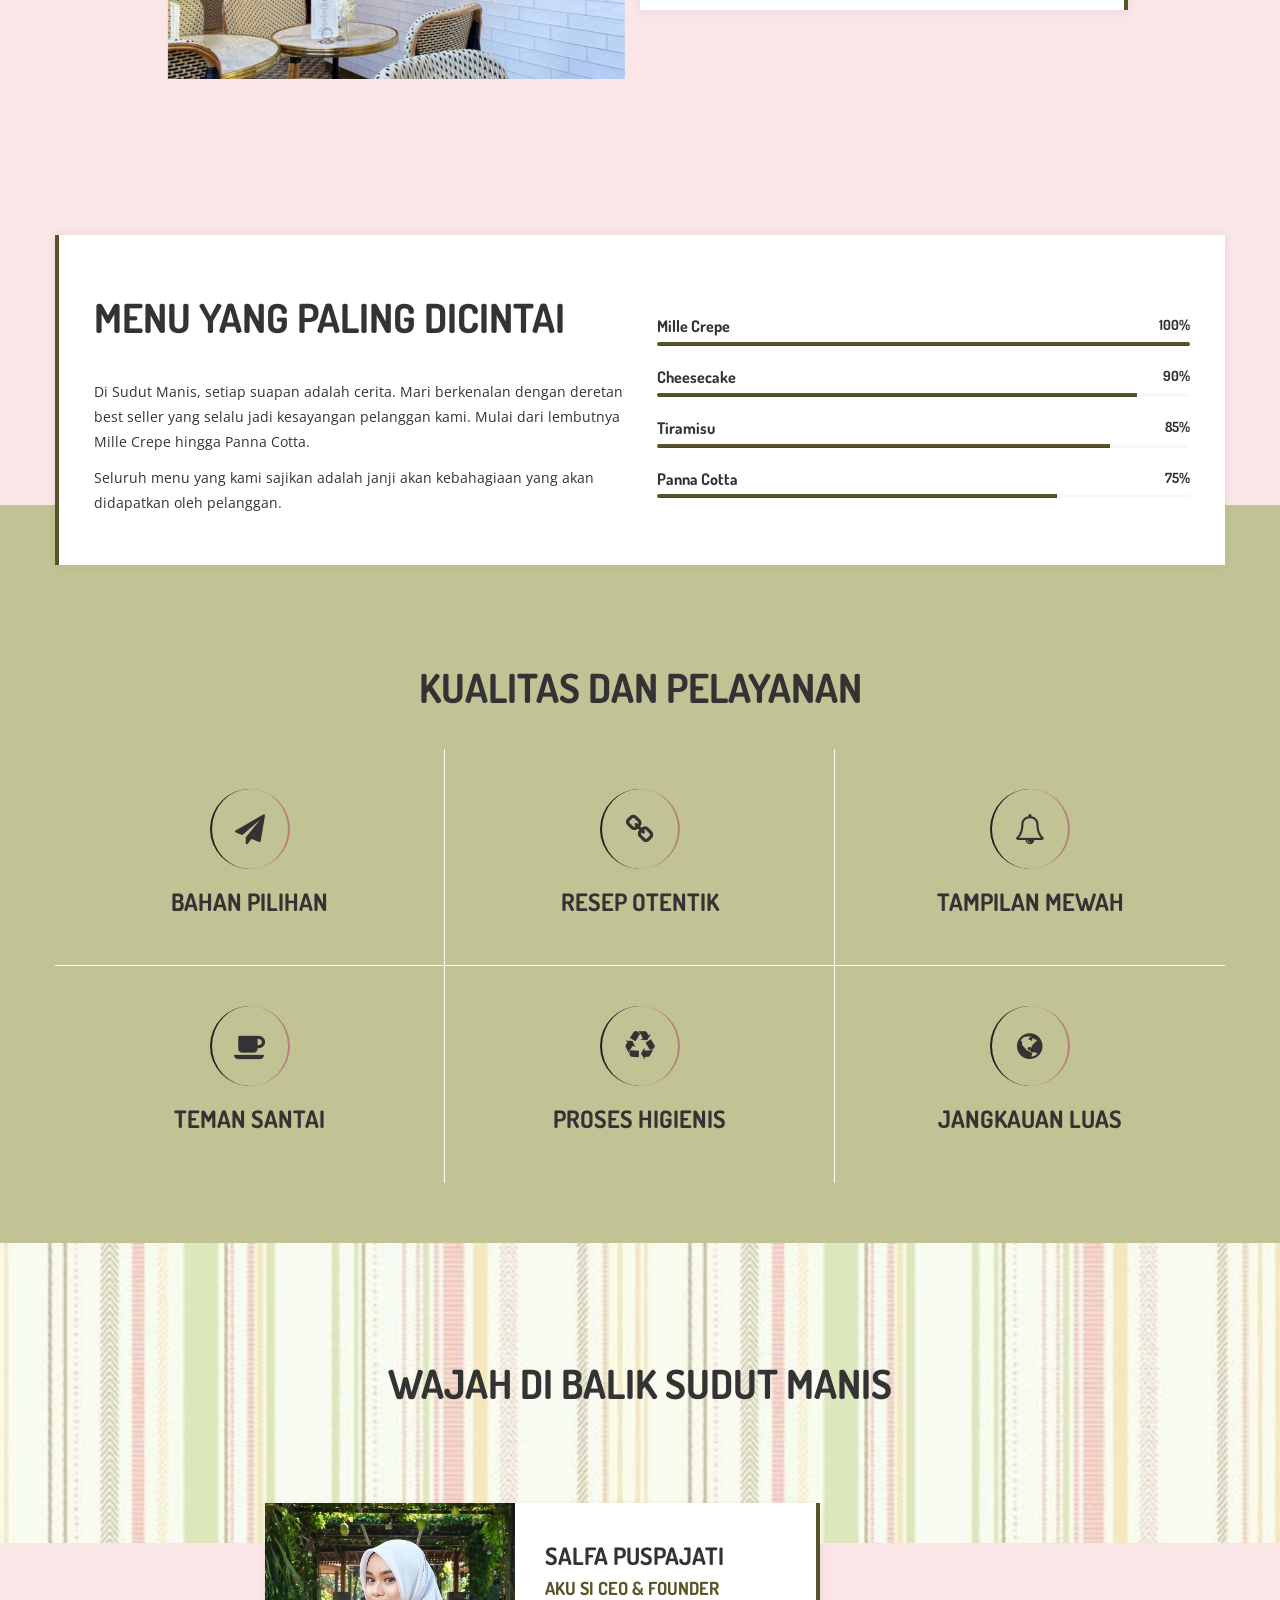
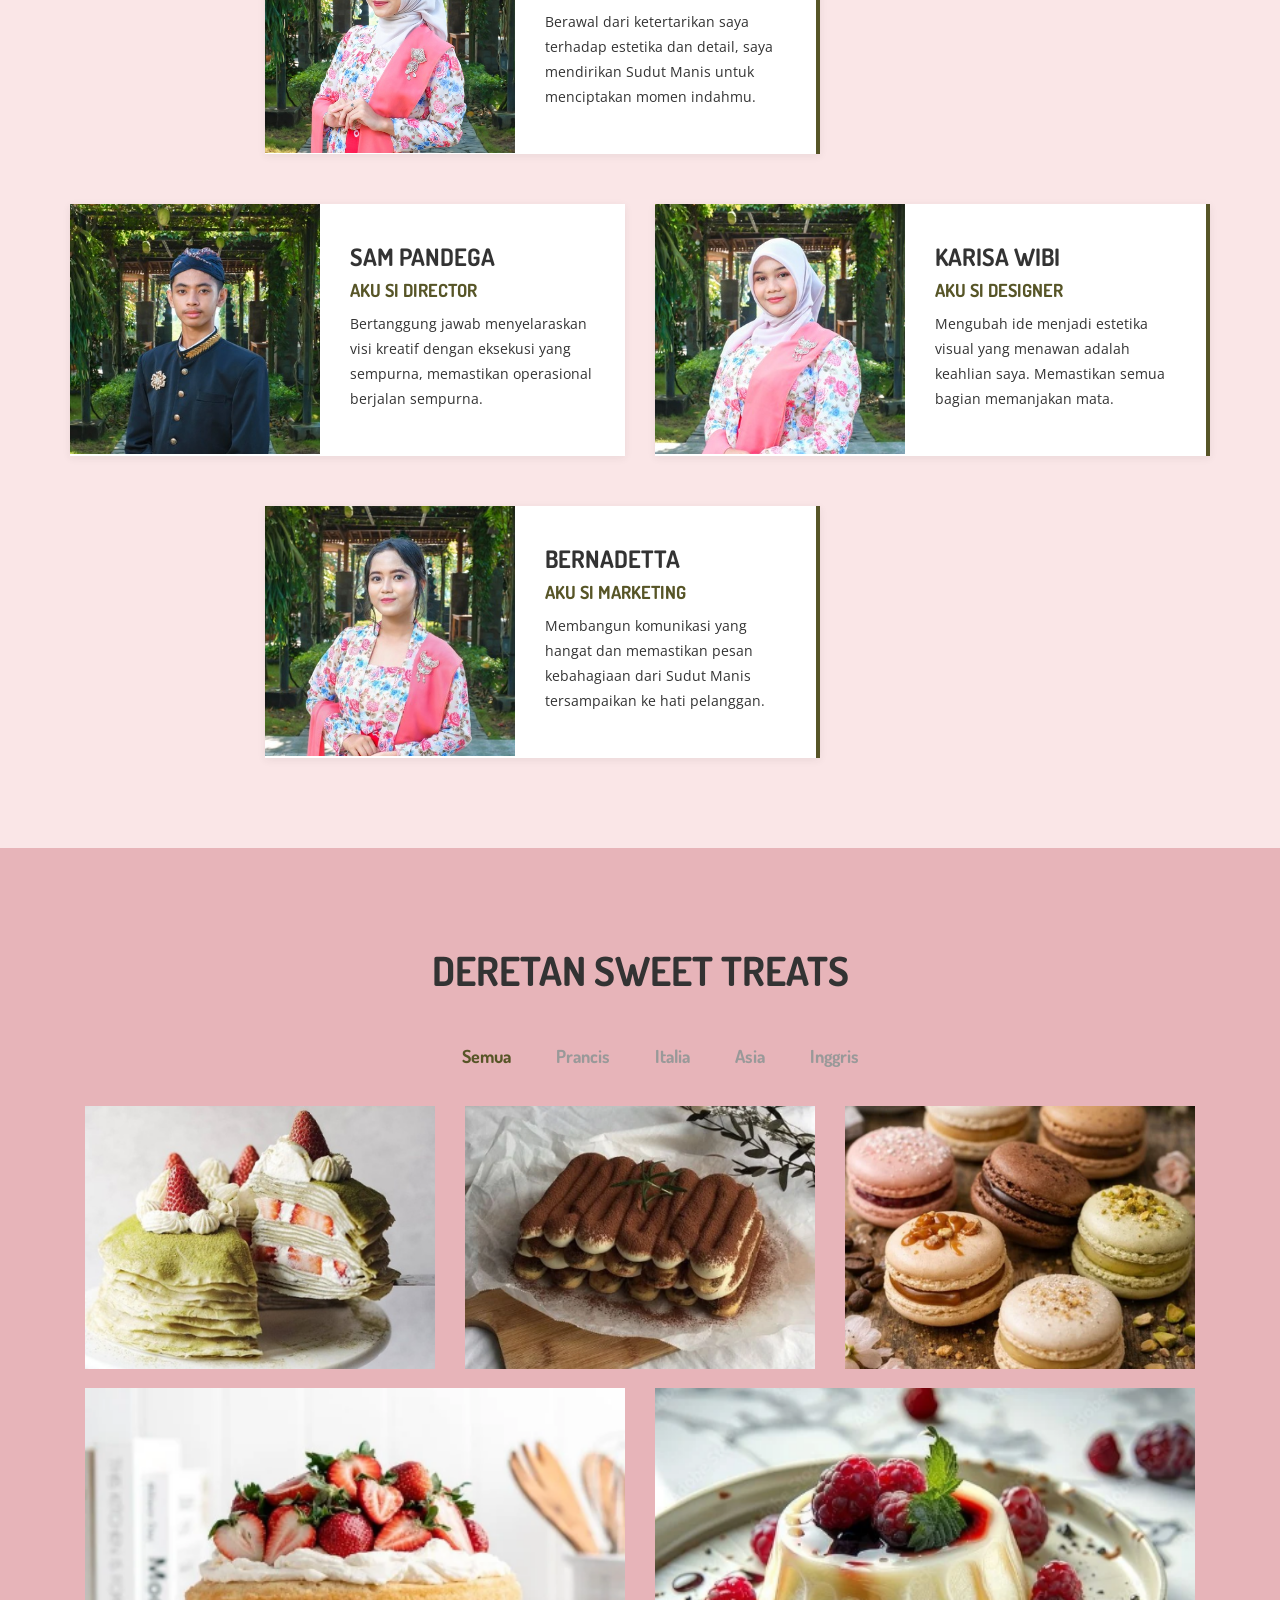
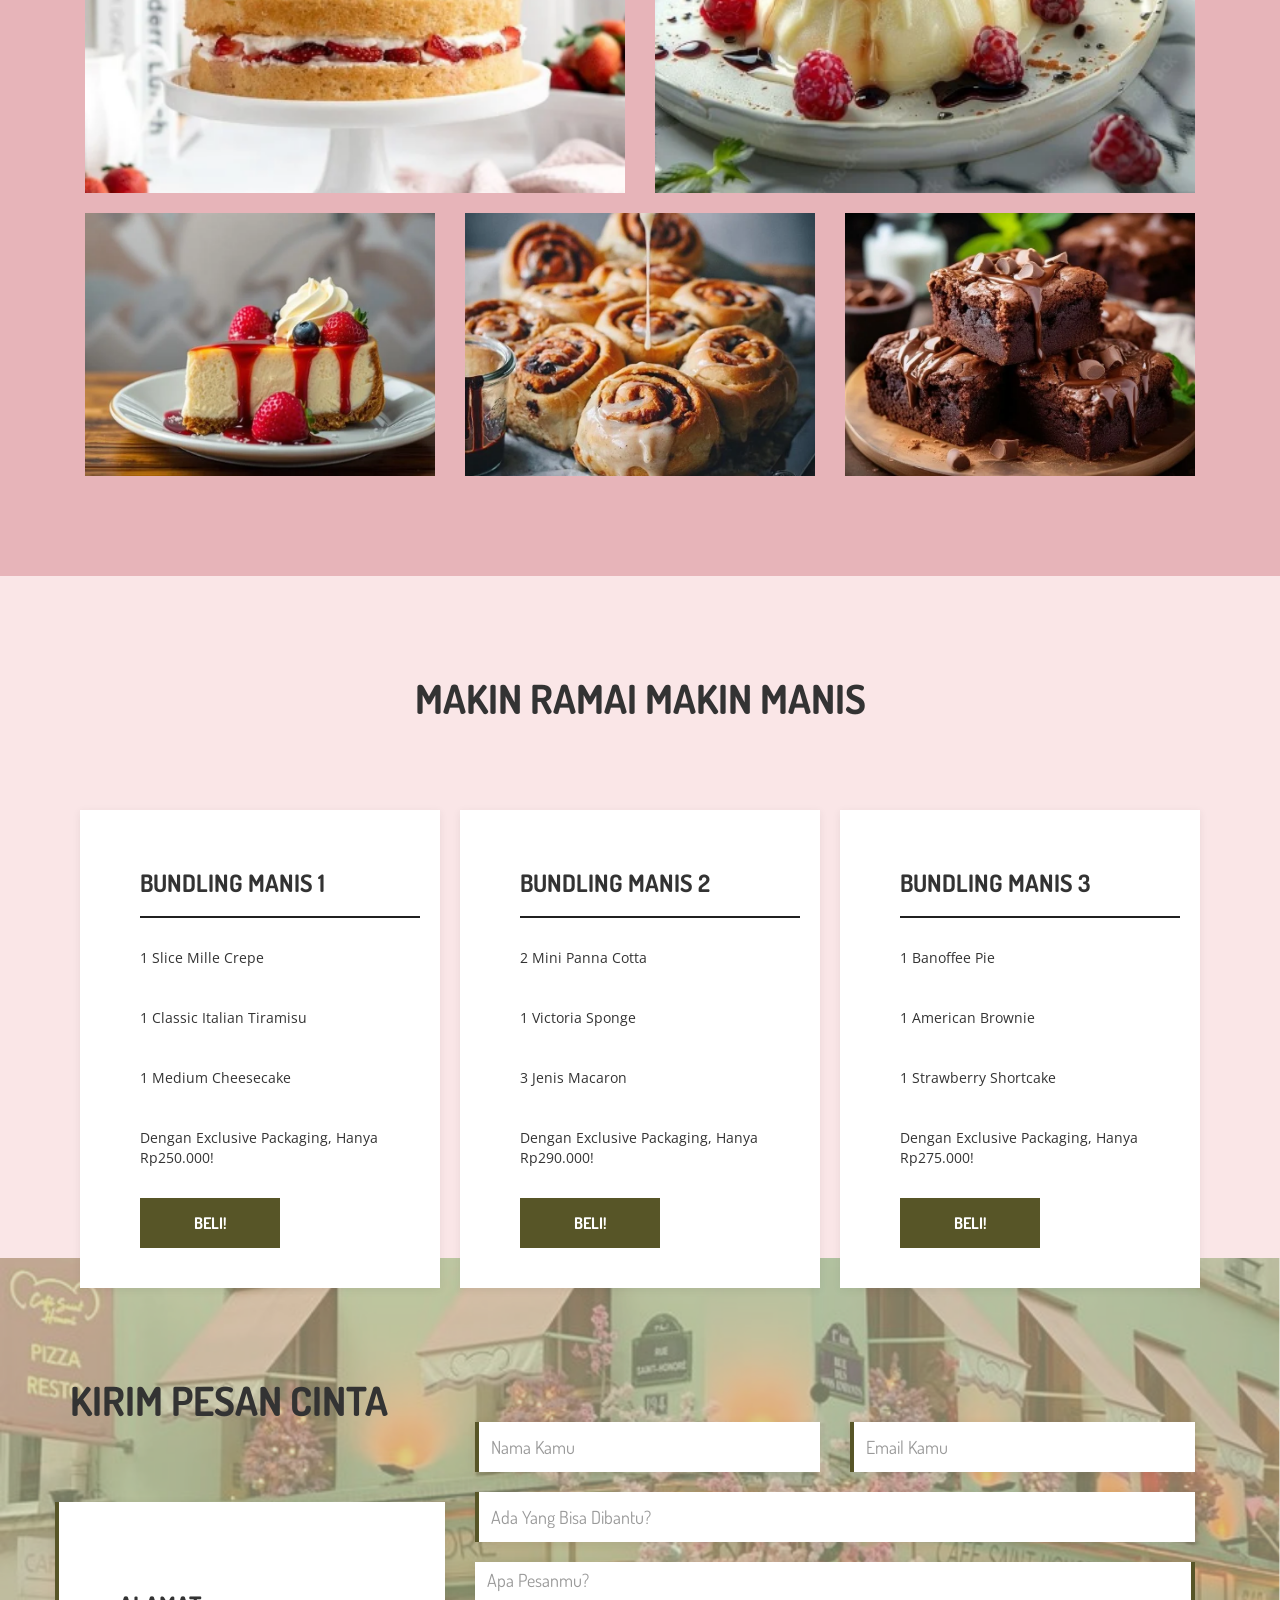
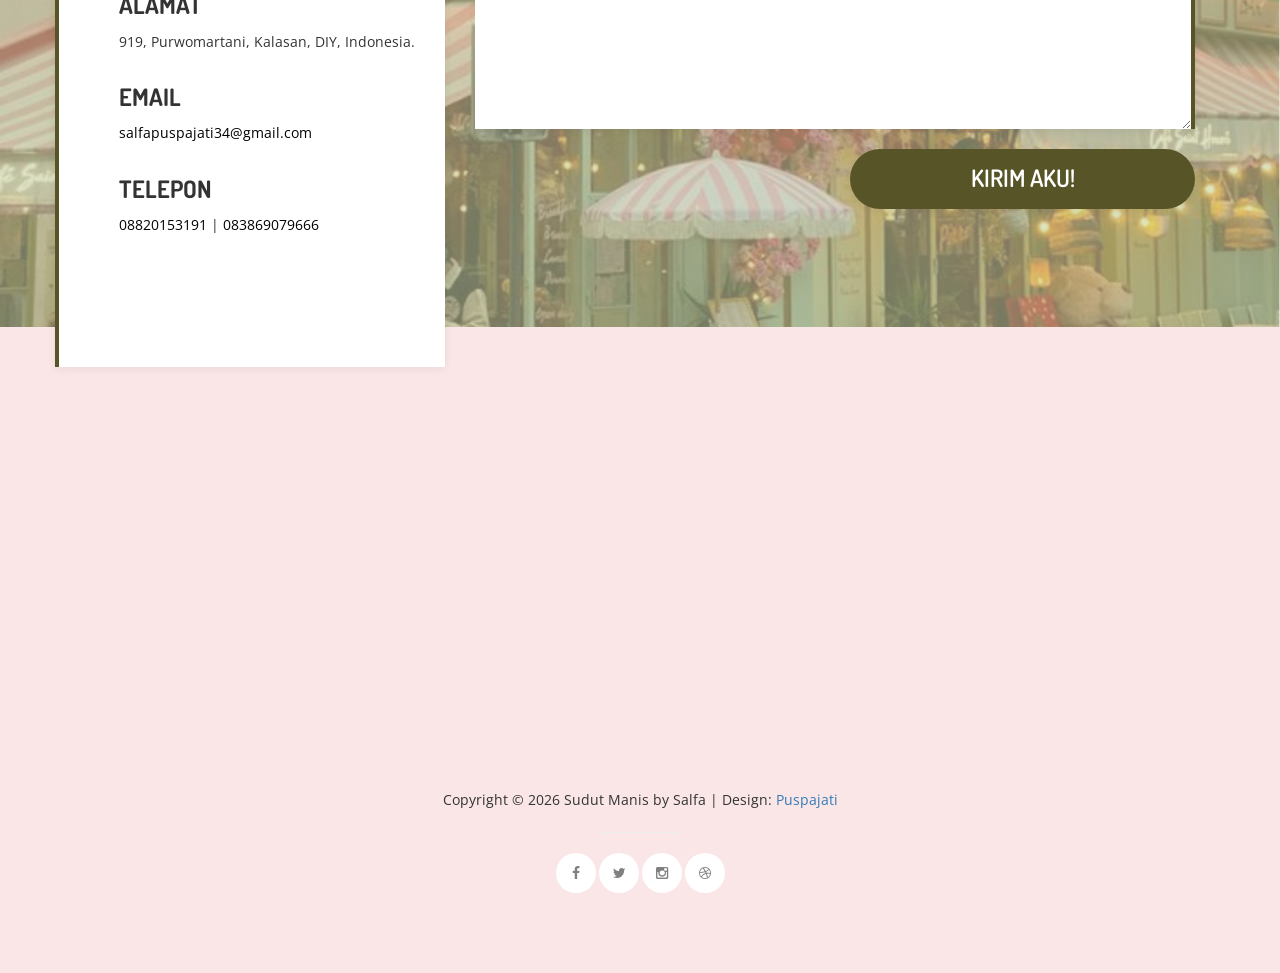
==== commit a0701cf7: "Update index.html" ====
--- a/index.html
+++ b/index.html
@@ -428,7 +428,11 @@
 					7.757951076931667!2m3!1f0!2f0!3f0!3m2!1i1024!2i768!4f13.1!3m3!1m2!
 					1s0x2e7a5b0036f06835%3A0xde57ac61302b888!2sJava%20n%20Puspa&#39;s%20House!5e0!3m2!1sen!2sid!4v1779374435645!5m2!1sen!2sid" 
 					width="500" height="350" style="border:0;" allowfullscreen="" loading="lazy" referrerpolicy="no-referrer-when-downgrade"></iframe>
-				<img src="images/sudutmanis logo.png" class="img-responsive" alt="footer logo">
+				<div class="col-md-6 col-sm-6">
+    <div class="embed-responsive embed-responsive-16by9">
+        <iframe class="embed-responsive-item" src="https://www.youtube.com/embed/lyWYIN7Khrg" allowfullscreen></iframe>
+    </div>
+</div>
 				</div>
 				<p>Copyright &copy; 2026 Sudut Manis by Salfa 
                 
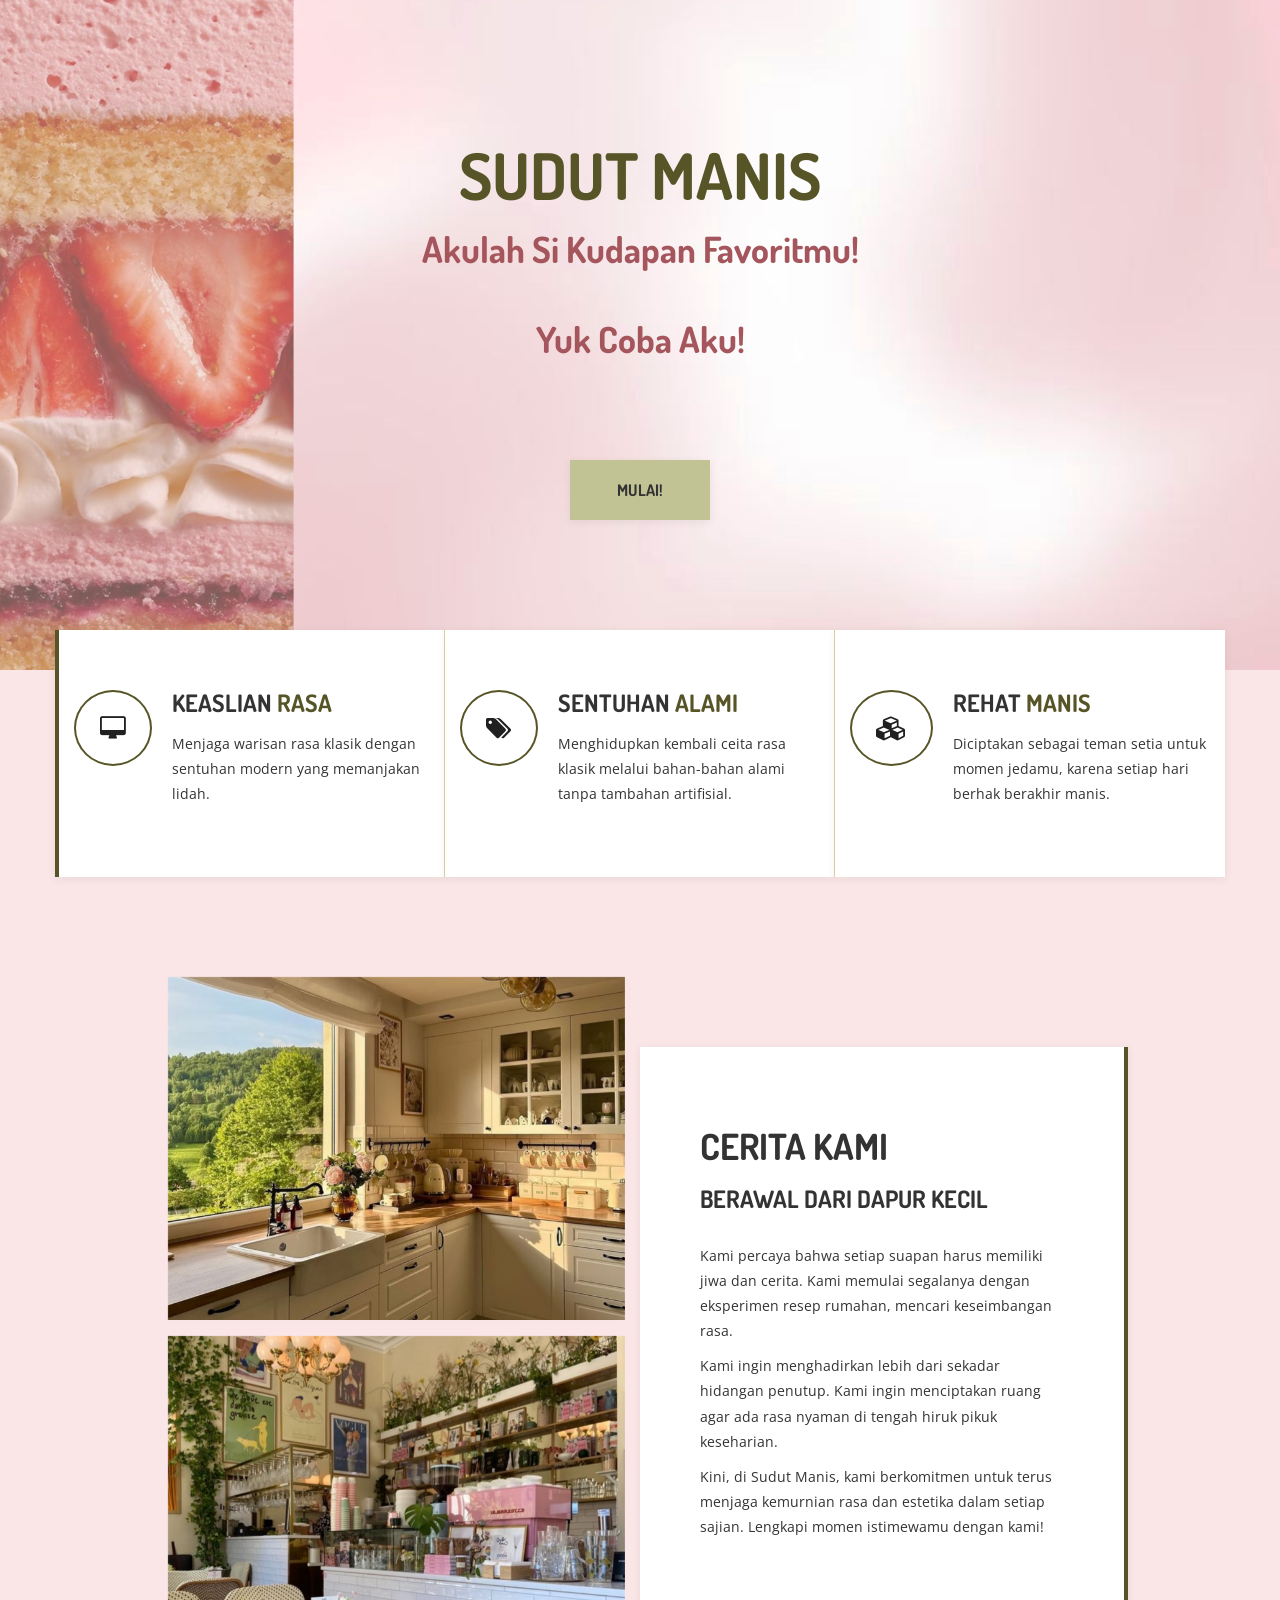
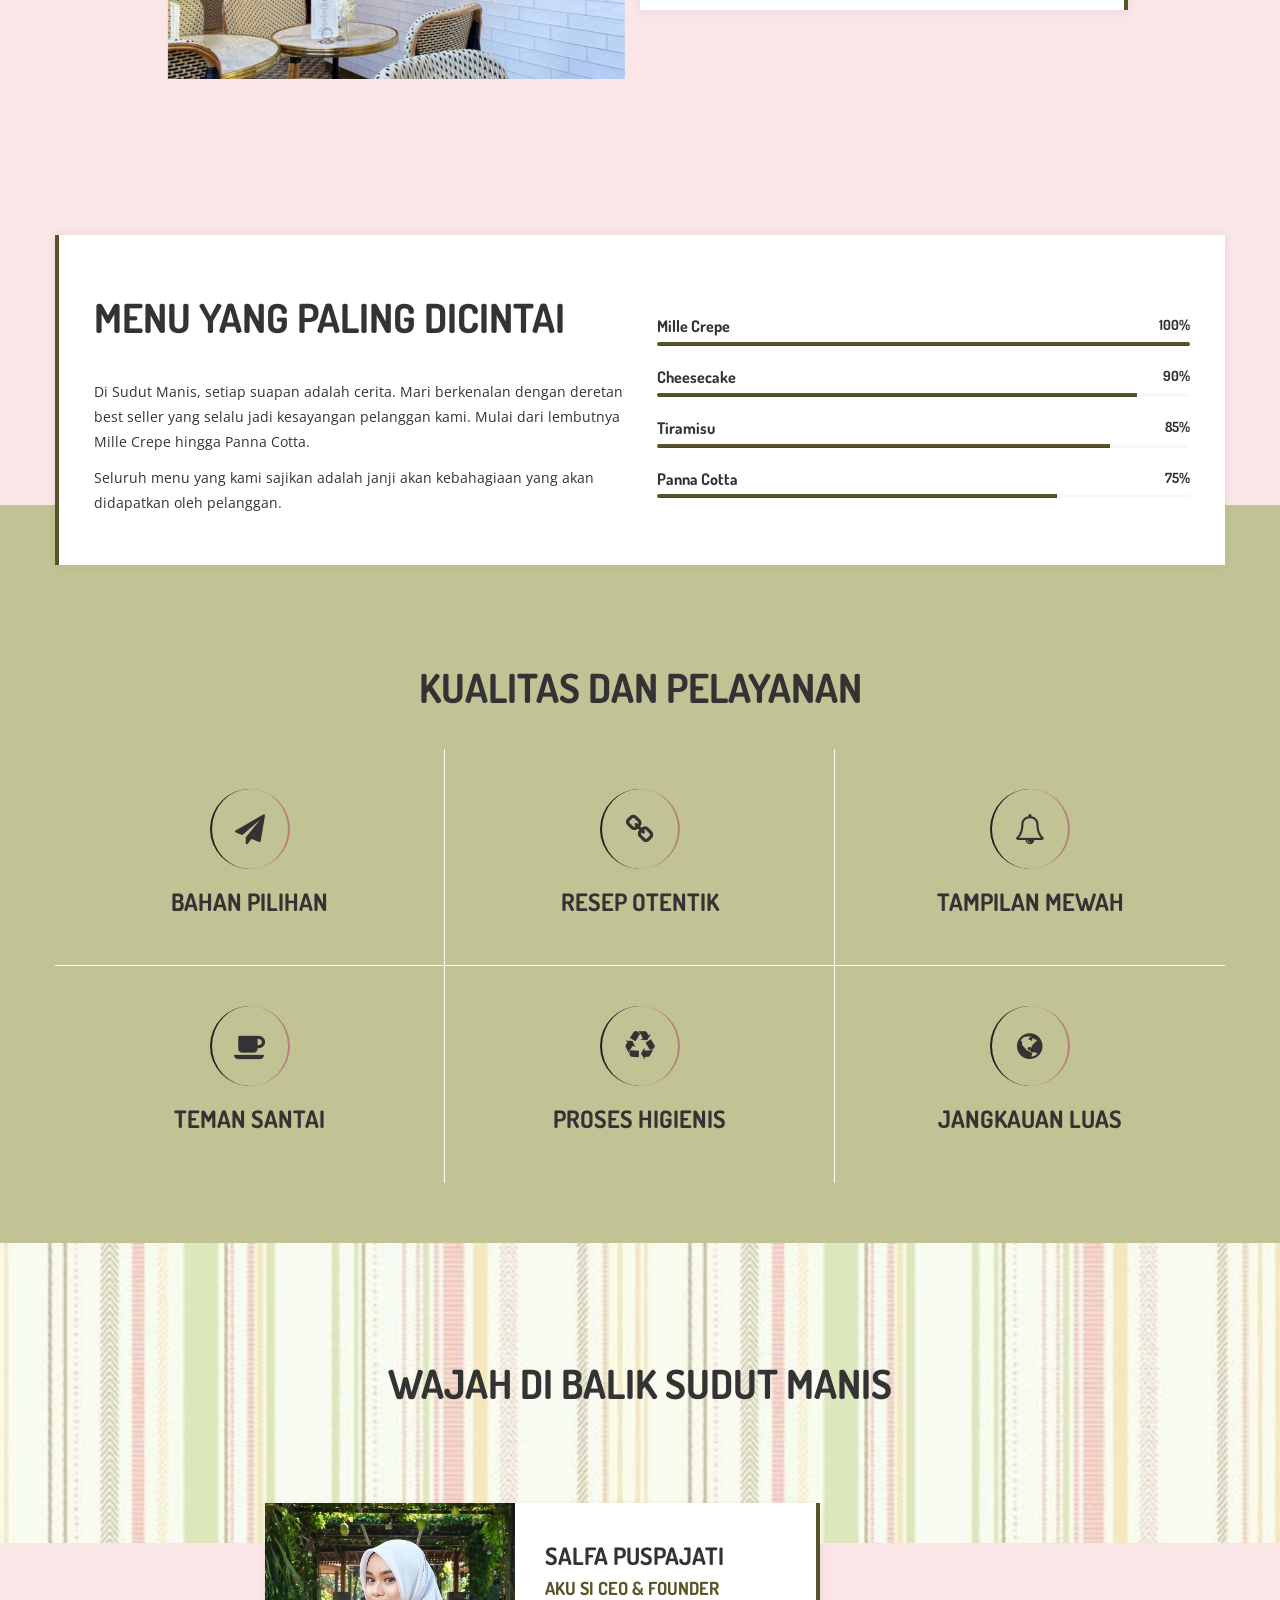
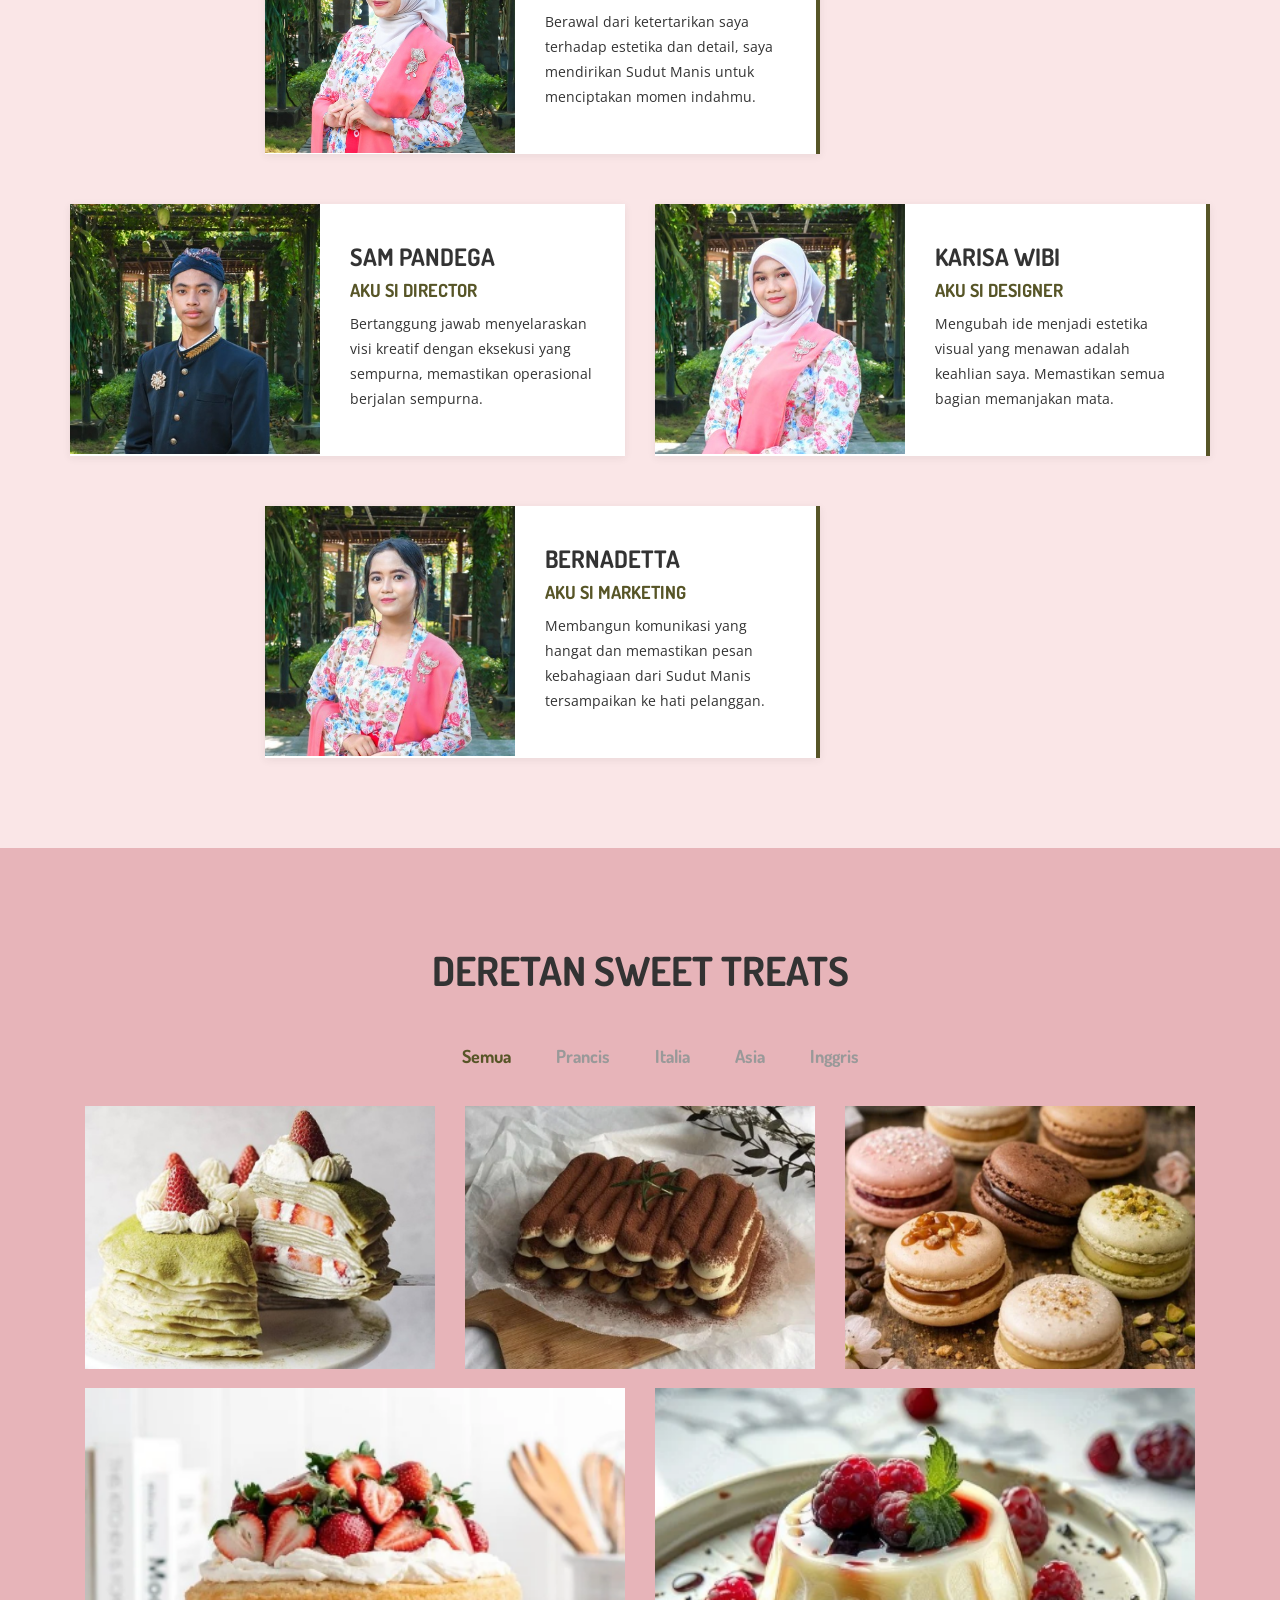
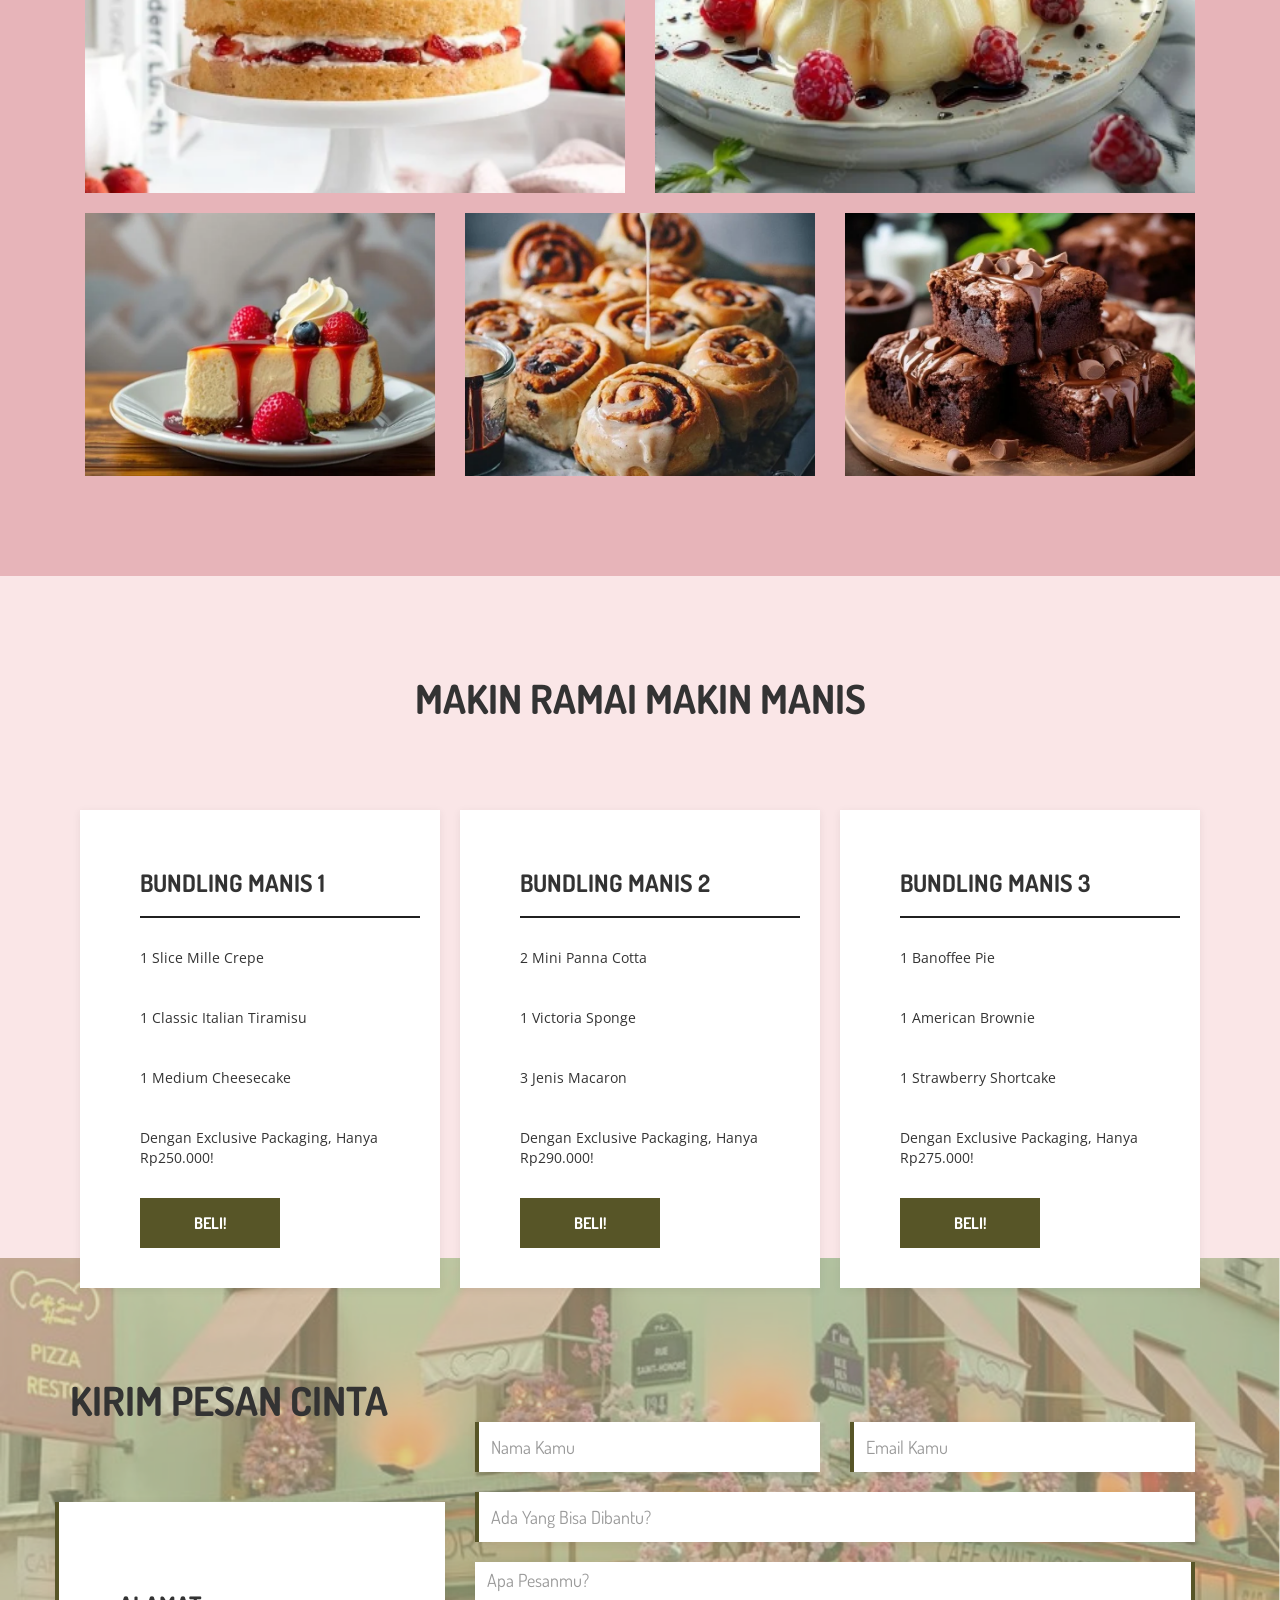
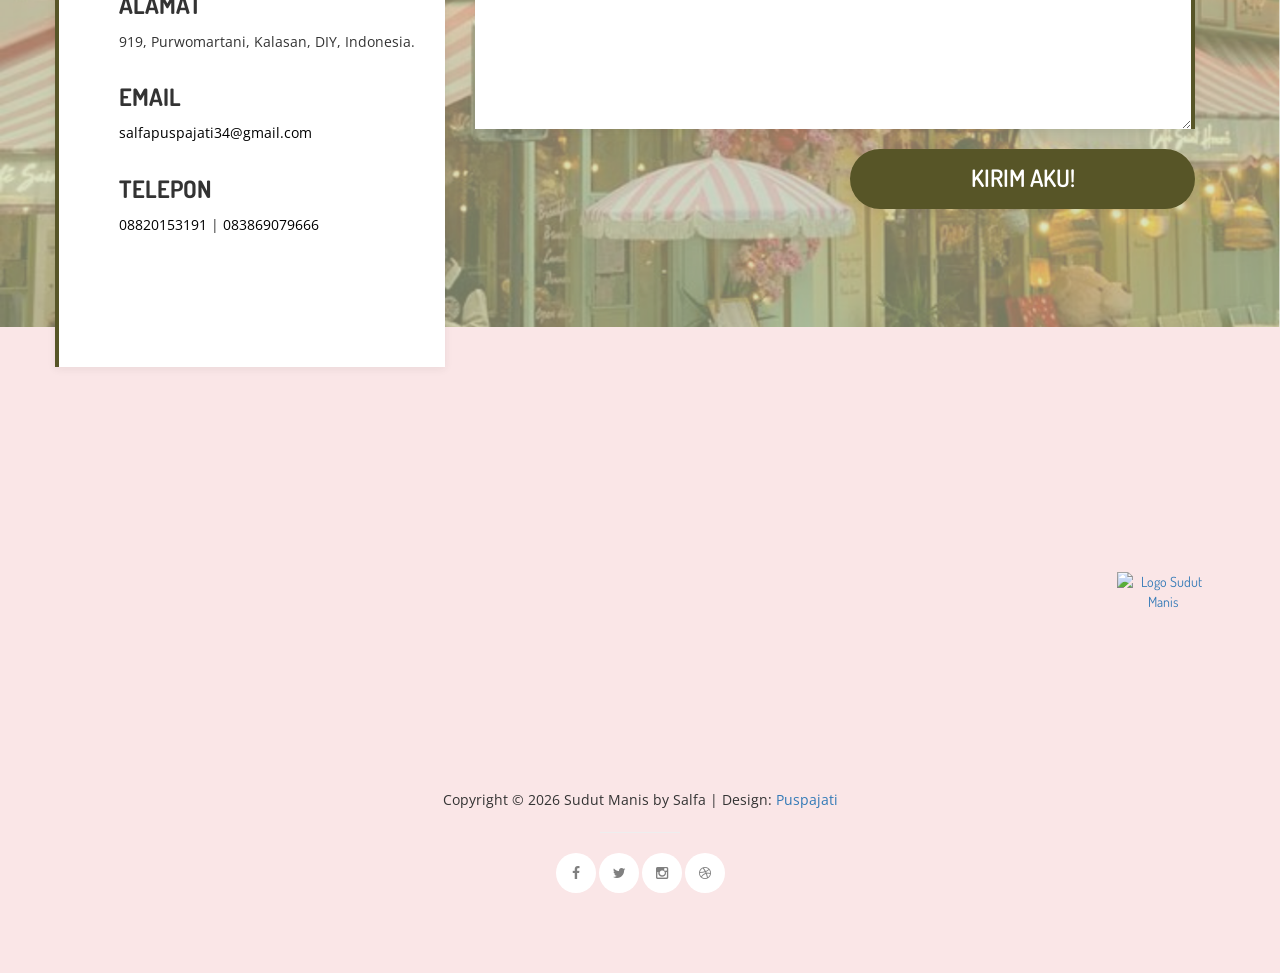
==== commit 26c434ac: "Update index.html" ====
--- a/index.html
+++ b/index.html
@@ -433,6 +433,13 @@
         <iframe class="embed-responsive-item" src="https://www.youtube.com/embed/lyWYIN7Khrg" allowfullscreen></iframe>
     </div>
 </div>
+				<div class="row">
+    <div class="col-md-12 text-center" style="margin-top: 40px; margin-bottom: 20px;">
+        <a href="index.html">
+            <img src="images/logo-sm.png" alt="Logo Sudut Manis" style="max-height: 80px; display: inline-block;">
+        </a>
+    </div>
+</div>
 				</div>
 				<p>Copyright &copy; 2026 Sudut Manis by Salfa 
                 
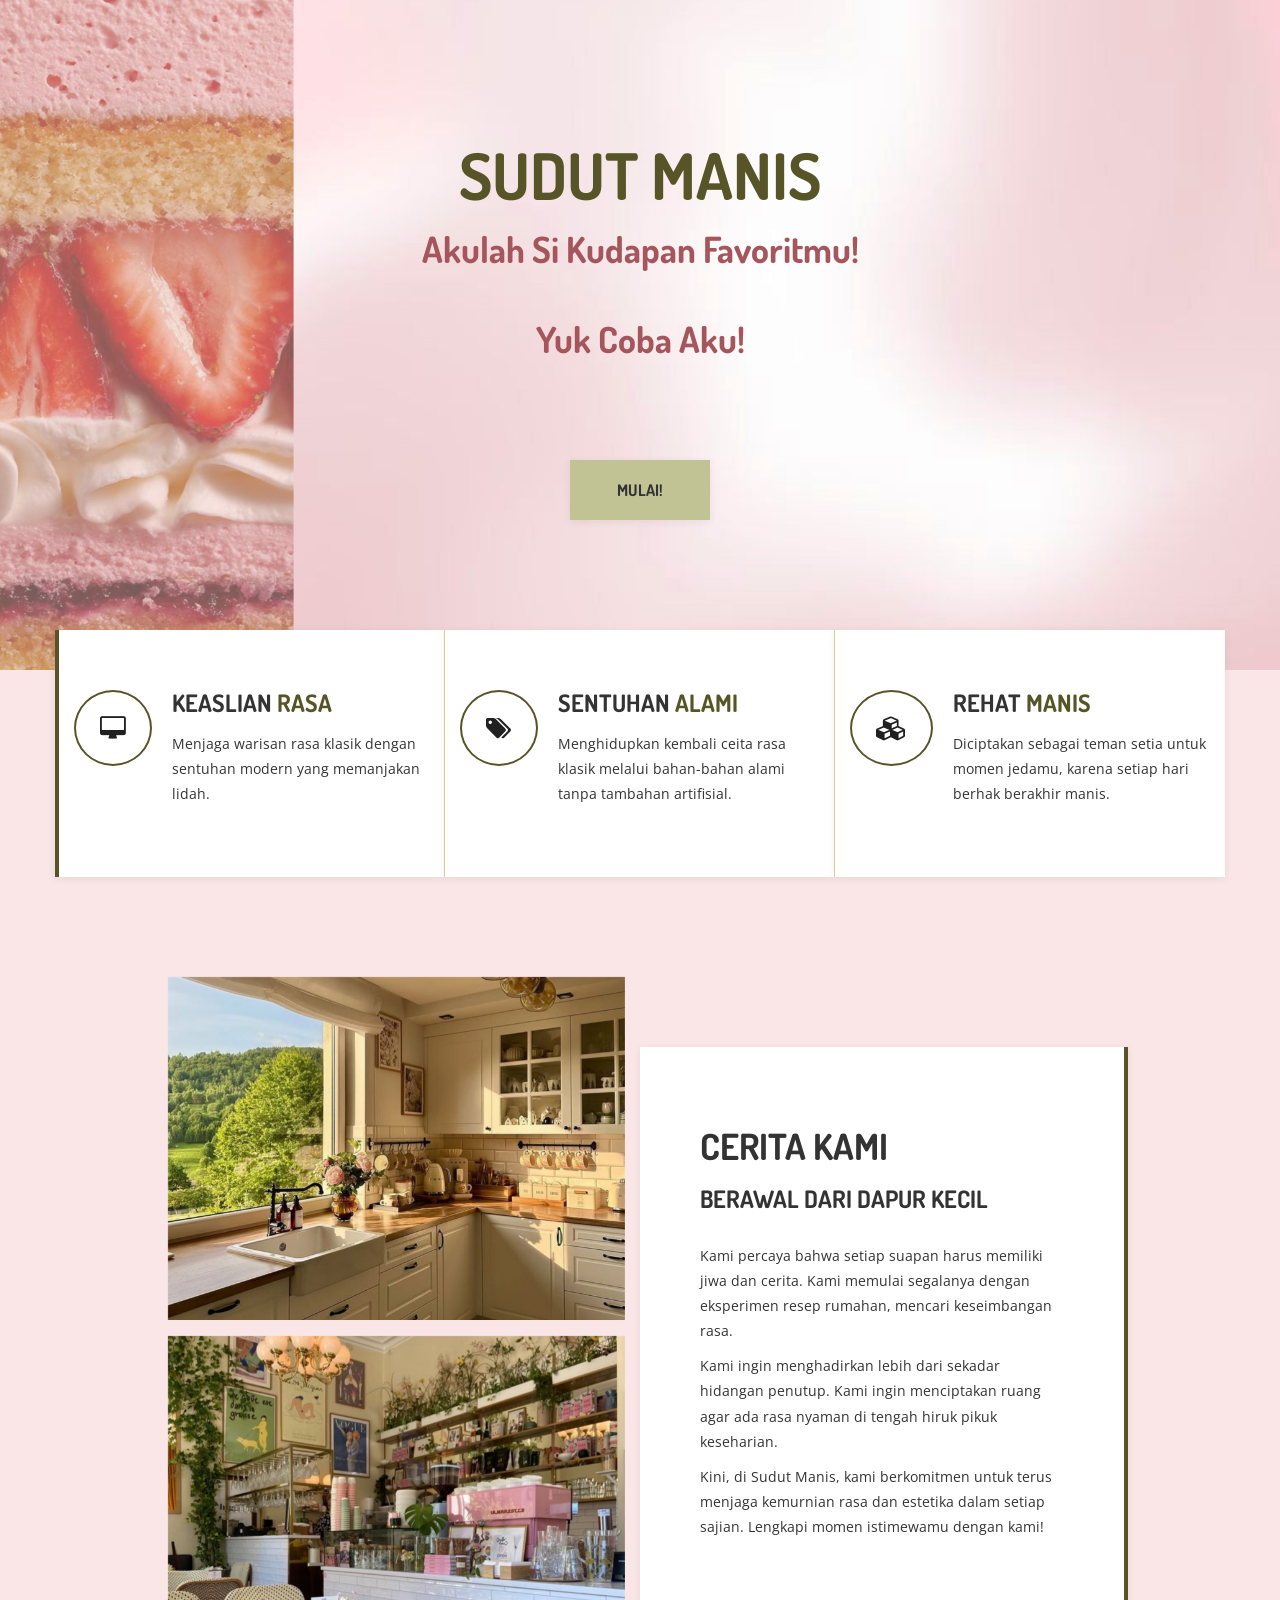
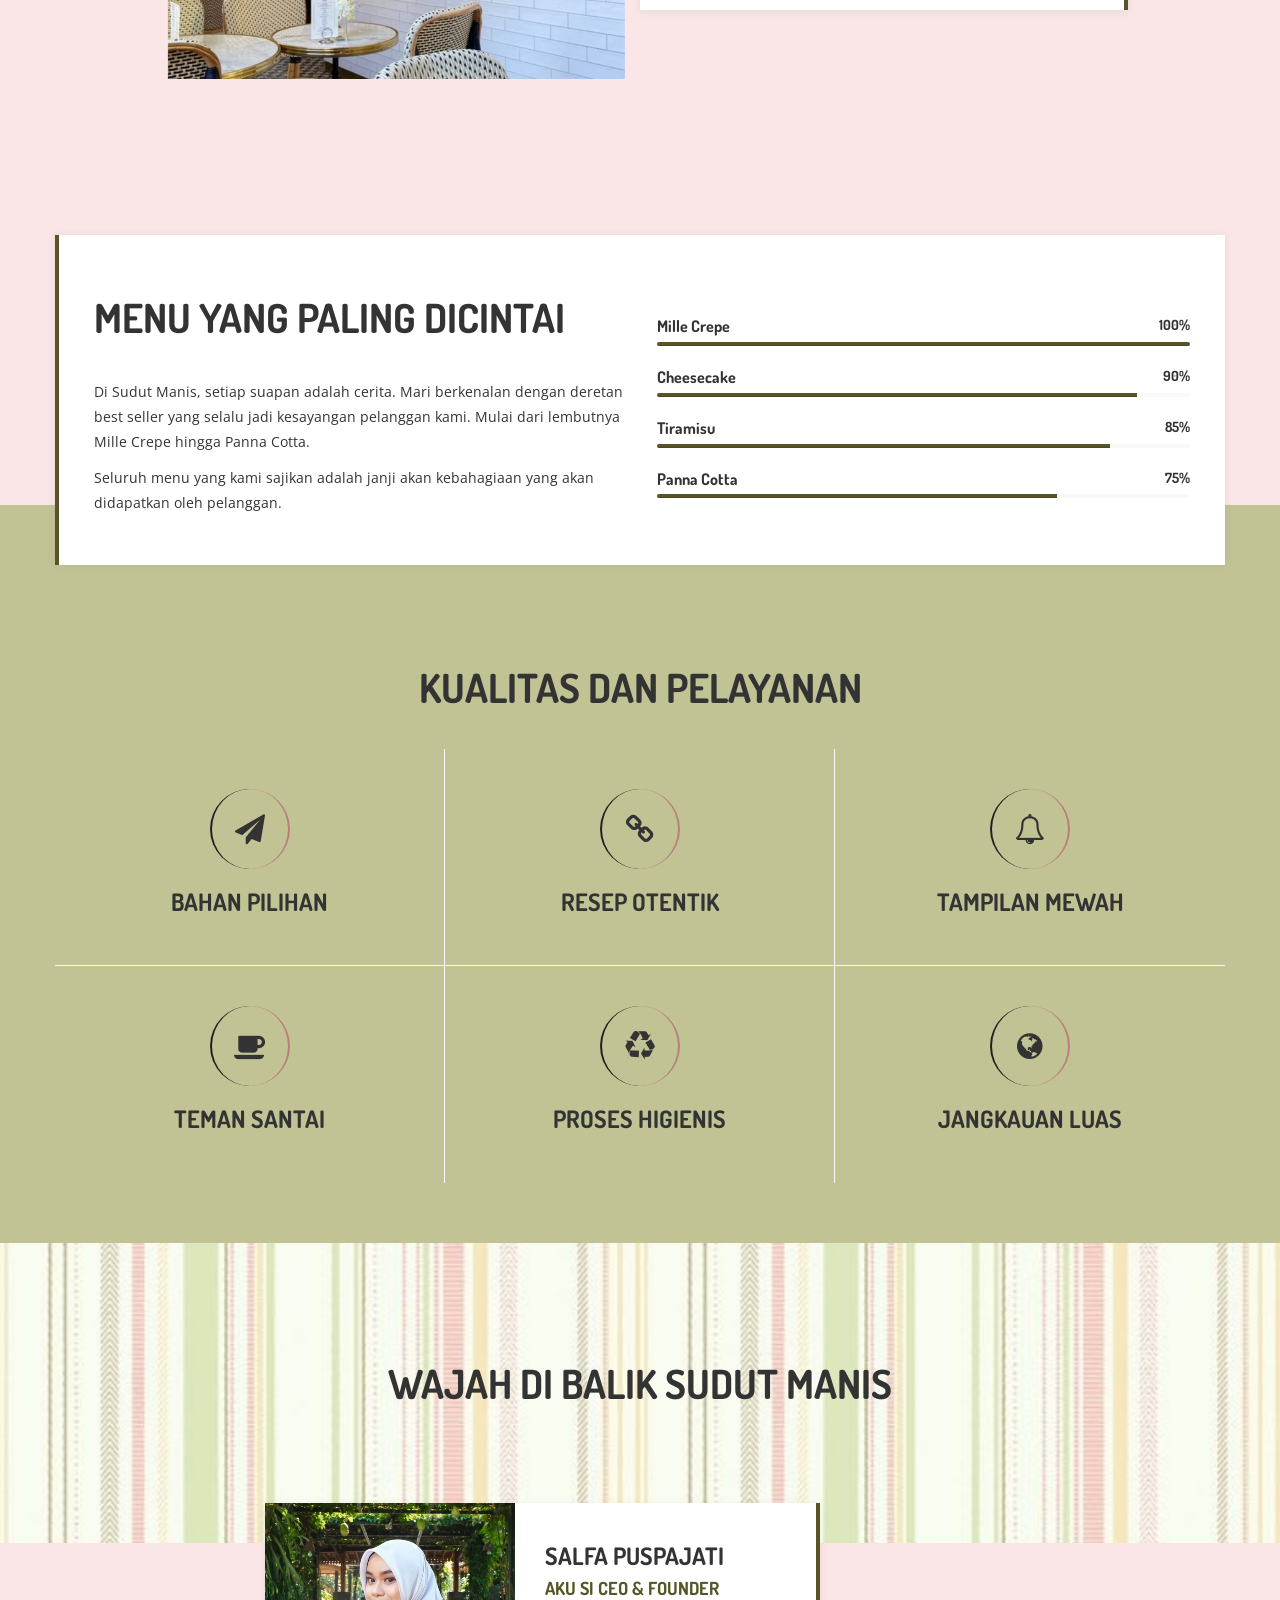
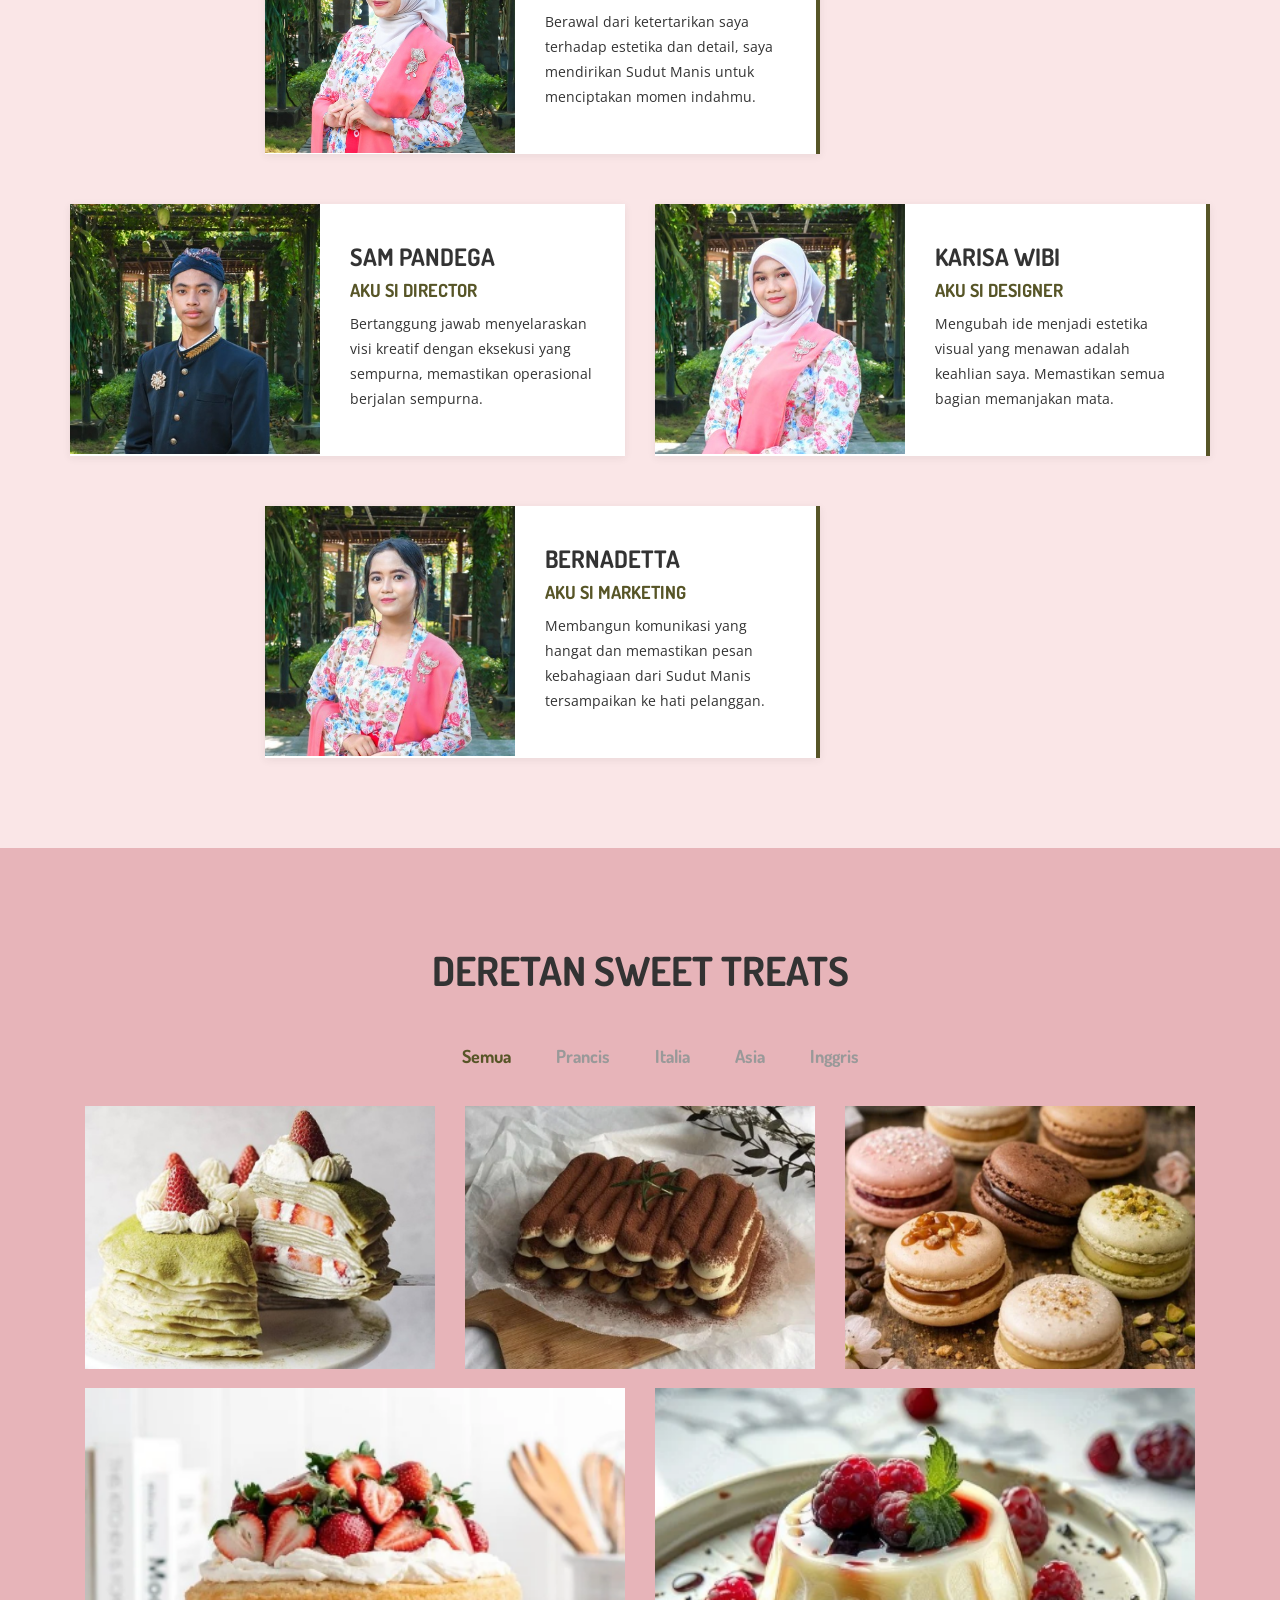
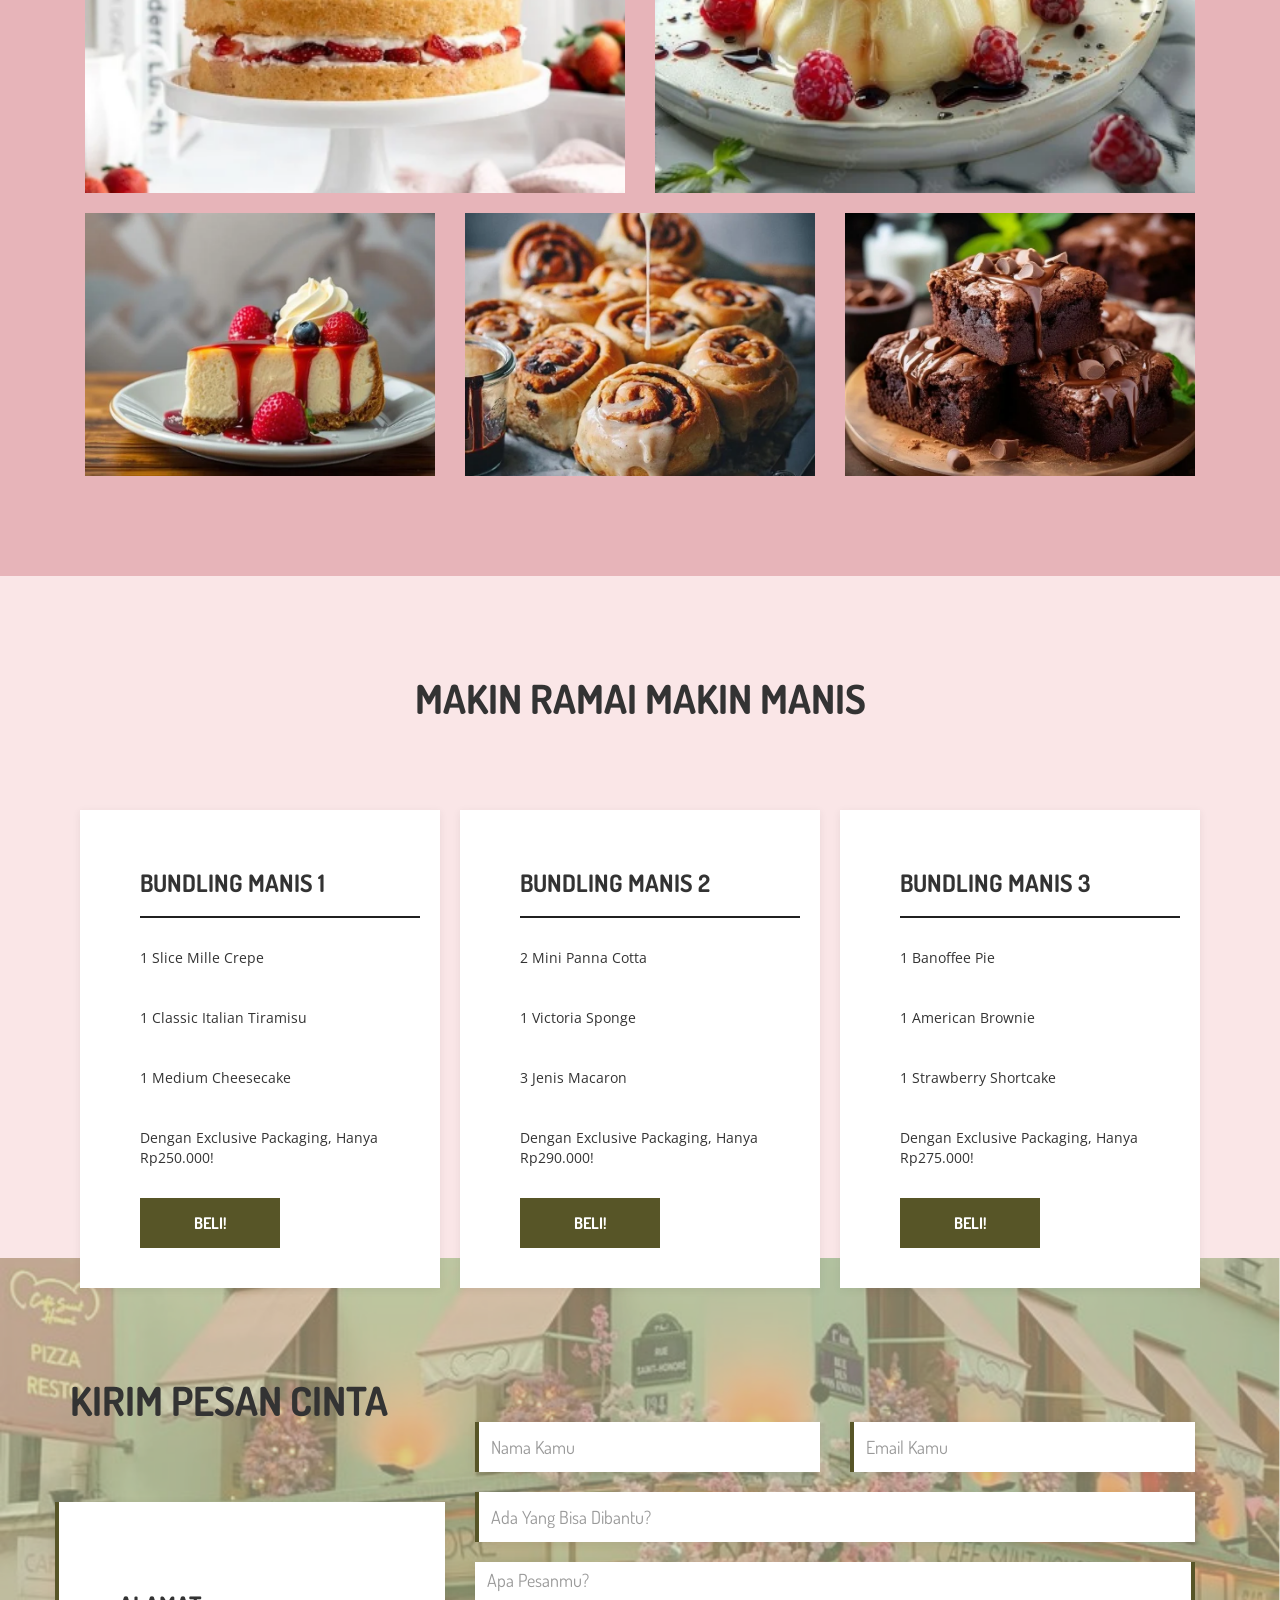
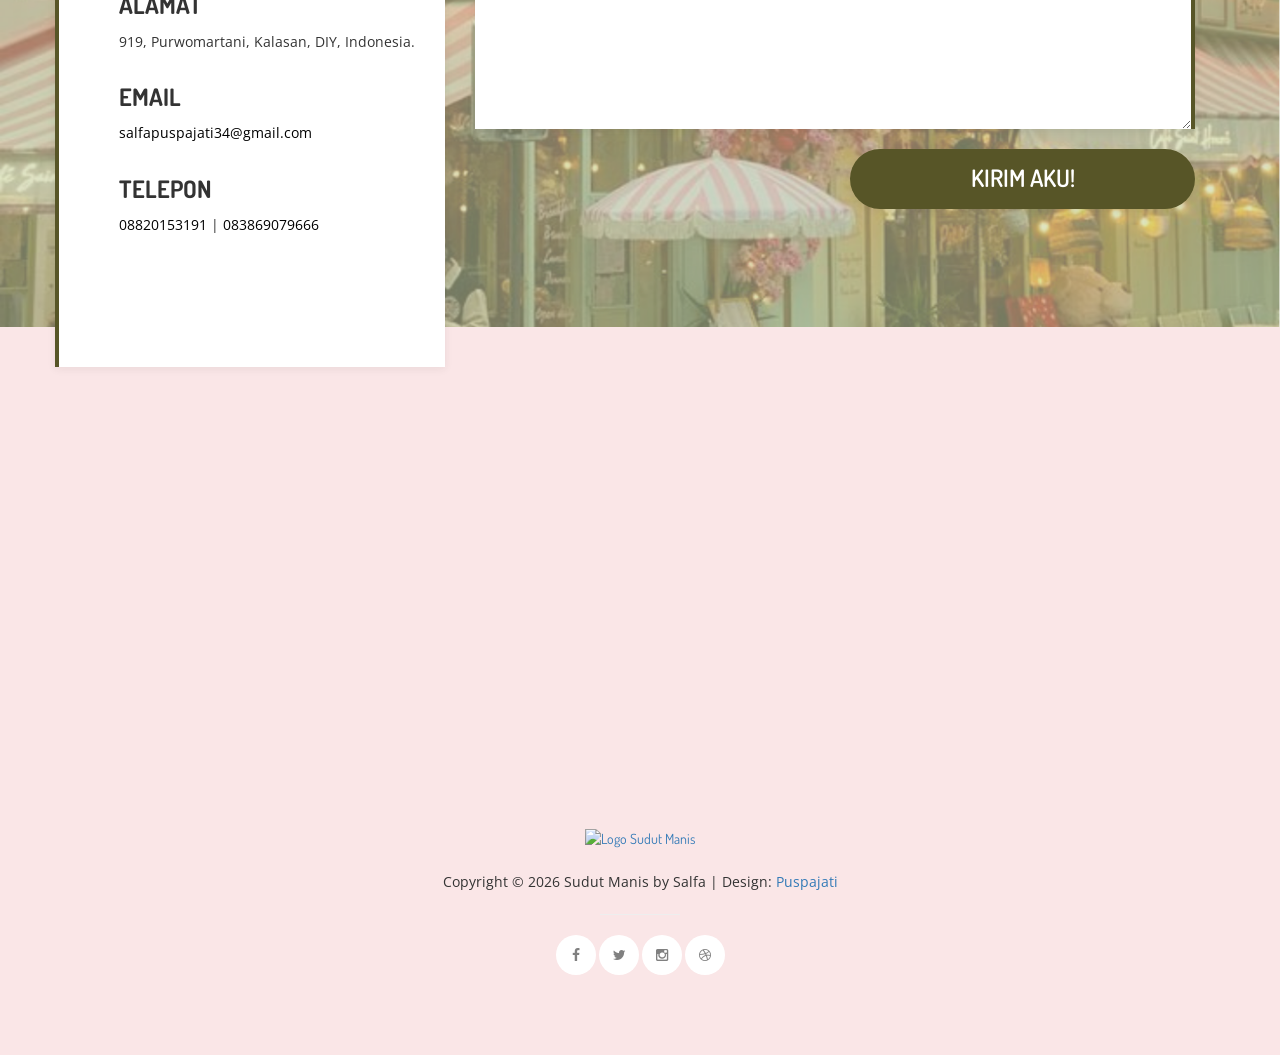
==== commit 1ef09d46: "Update index.html" ====
--- a/index.html
+++ b/index.html
@@ -422,25 +422,29 @@
 <footer>
 	<div class="container">
 		<div class="row">
-			<div class="col-md-12 col-sm-12">
+			<div class="col-md-6 col-sm-6">
 				<div class="area-maps-logo">
 				<iframe src="https://www.google.com/maps/embed?pb=!1m18!1m12!1m3!1d3953.3002084793443!2d110.44889467404911!3d-
 					7.757951076931667!2m3!1f0!2f0!3f0!3m2!1i1024!2i768!4f13.1!3m3!1m2!
 					1s0x2e7a5b0036f06835%3A0xde57ac61302b888!2sJava%20n%20Puspa&#39;s%20House!5e0!3m2!1sen!2sid!4v1779374435645!5m2!1sen!2sid" 
 					width="500" height="350" style="border:0;" allowfullscreen="" loading="lazy" referrerpolicy="no-referrer-when-downgrade"></iframe>
+				</div>
+			</div>
+			
 				<div class="col-md-6 col-sm-6">
-    <div class="embed-responsive embed-responsive-16by9">
-        <iframe class="embed-responsive-item" src="https://www.youtube.com/embed/lyWYIN7Khrg" allowfullscreen></iframe>
-    </div>
-</div>
-				<div class="row">
-    <div class="col-md-12 text-center" style="margin-top: 40px; margin-bottom: 20px;">
-        <a href="index.html">
-            <img src="images/logo-sm.png" alt="Logo Sudut Manis" style="max-height: 80px; display: inline-block;">
-        </a>
-    </div>
-</div>
-				</div>
+    				<div class="embed-responsive embed-responsive-16by9">
+        				<iframe class="embed-responsive-item" src="https://www.youtube.com/embed/lyWYIN7Khrg" allowfullscreen></iframe>
+    				</div>
+				</div>
+			
+			<div class="row">
+    			<div class="col-md-12 text-center" style="margin-top: 40px; margin-bottom: 20px;">
+        			<a href="index.html">
+            			<img src="images/sudutmanis-logo.png" alt="Logo Sudut Manis" style="max-height: 80px; display: inline-block;">
+        			</a>
+    			</div>
+			</div>
+				
 				<p>Copyright &copy; 2026 Sudut Manis by Salfa 
                 
                 | Design: <a rel="nofollow" href="https://templatemo.com" title="free templates">Puspajati</a></p>
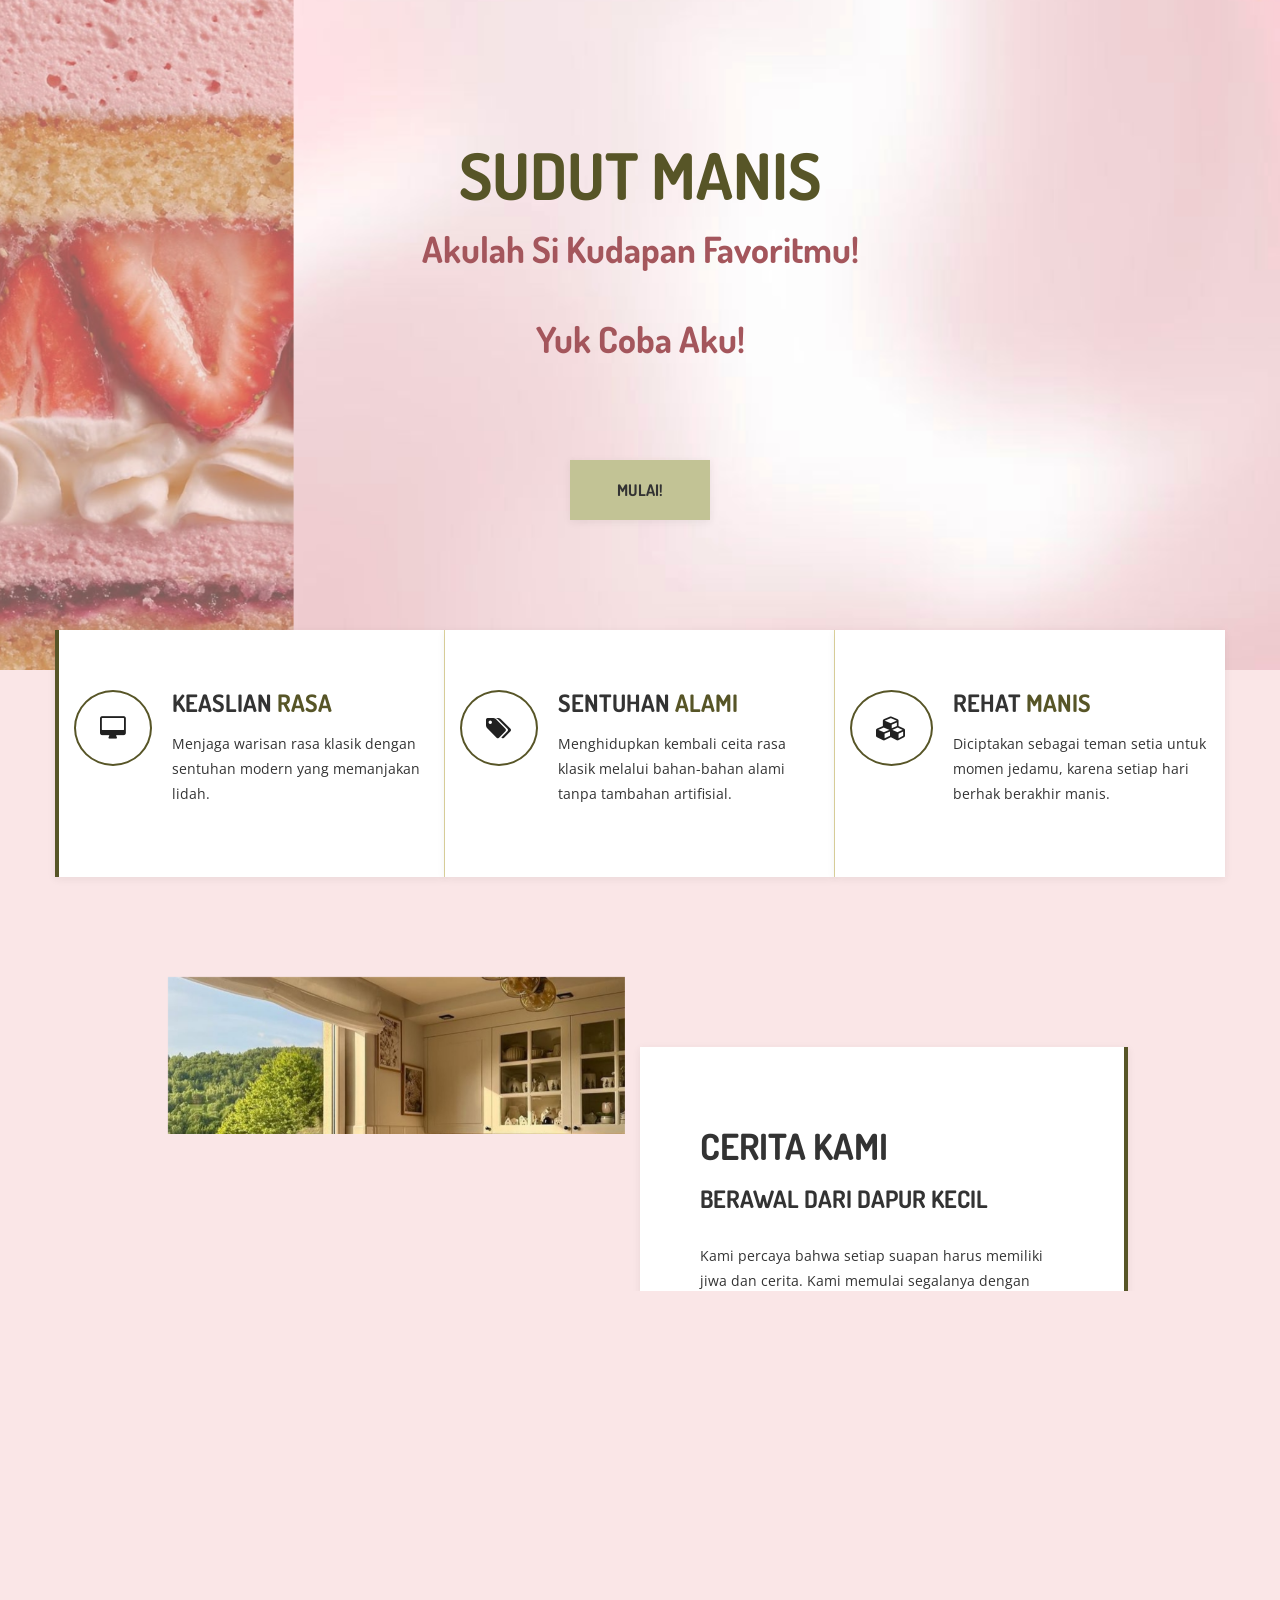
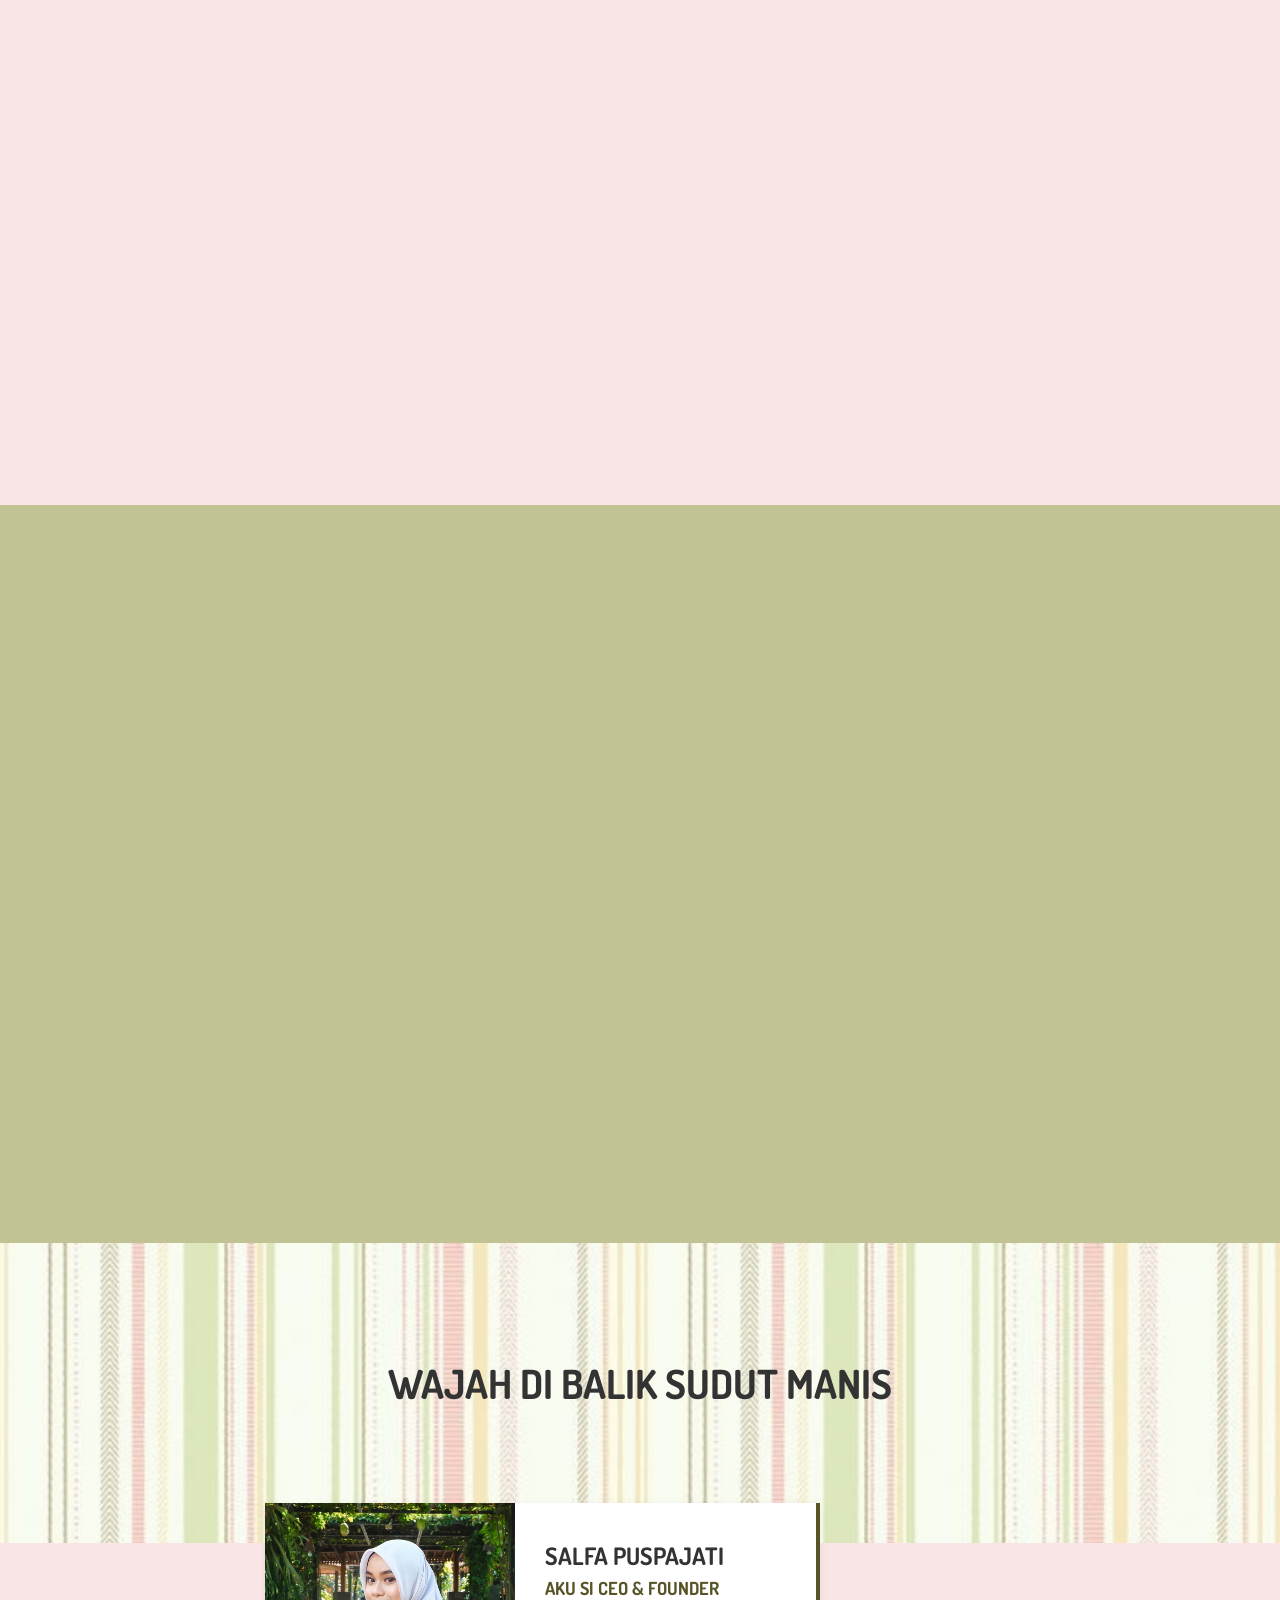
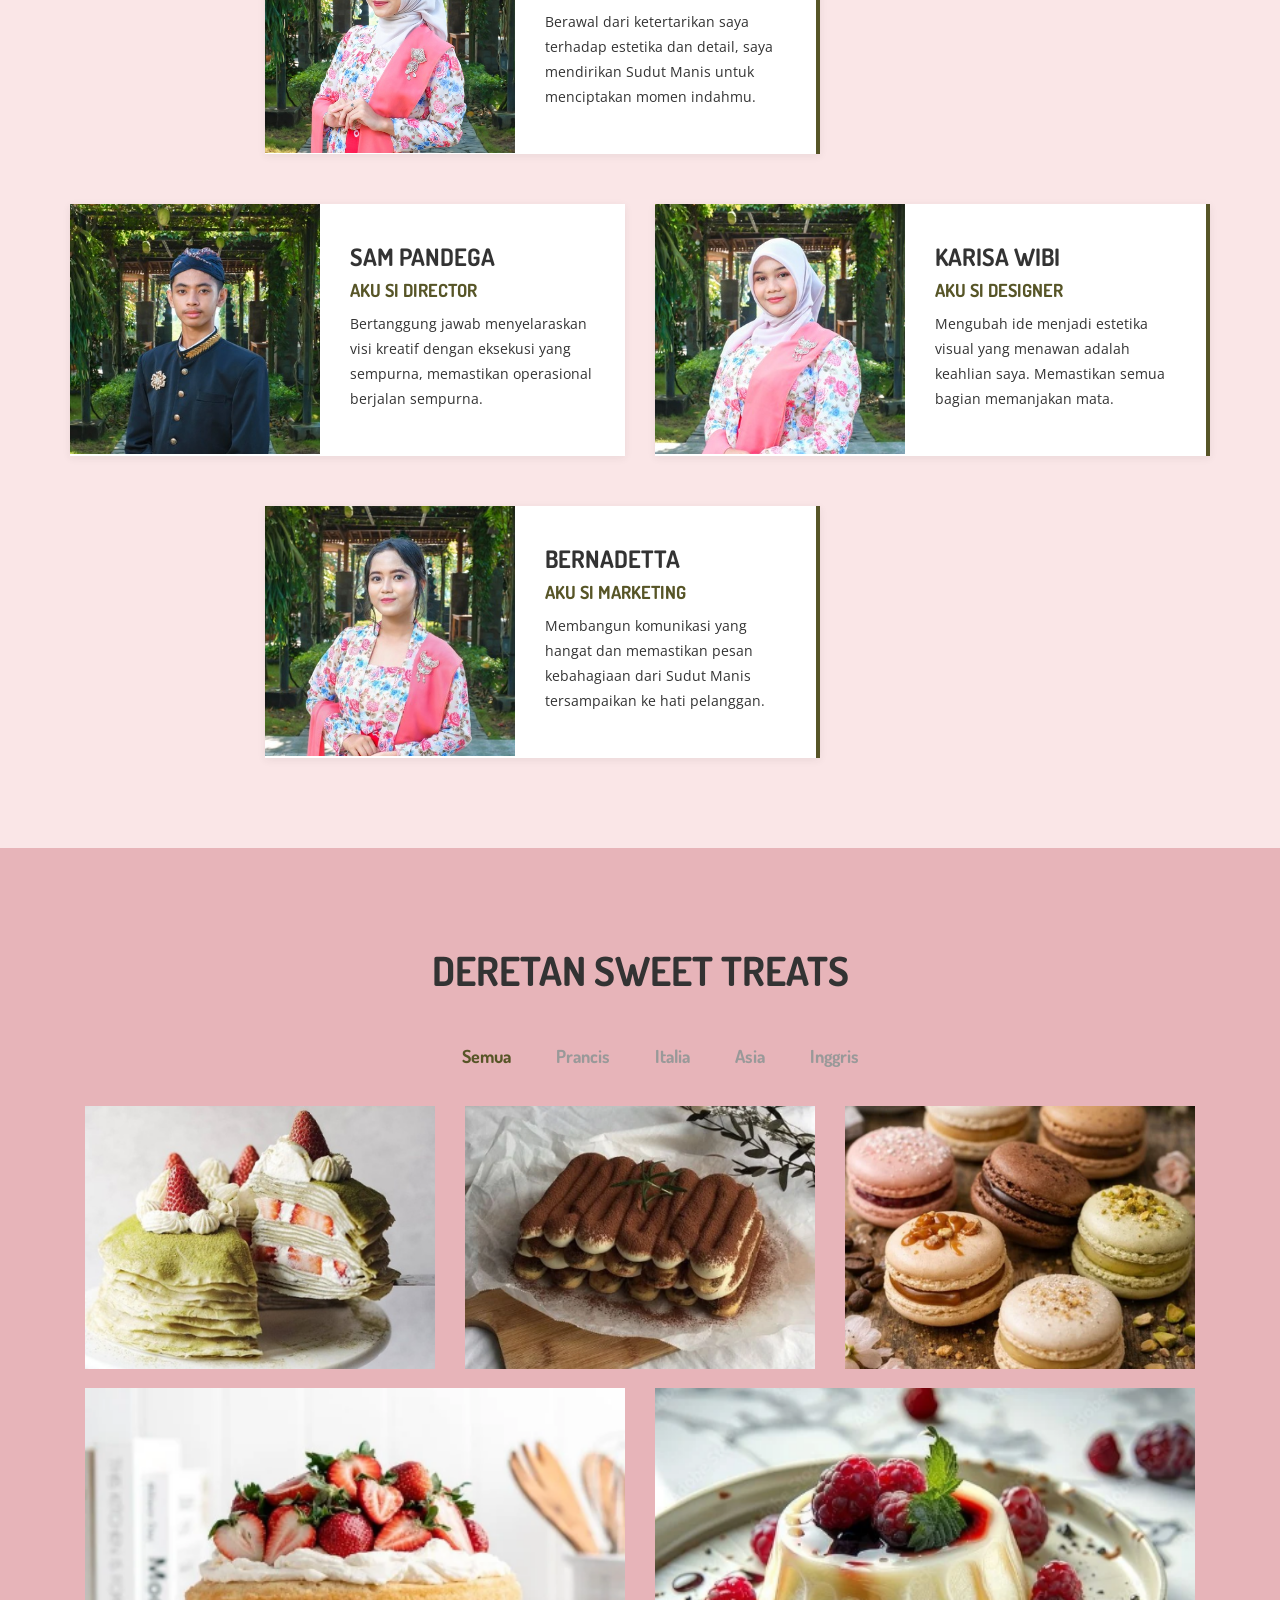
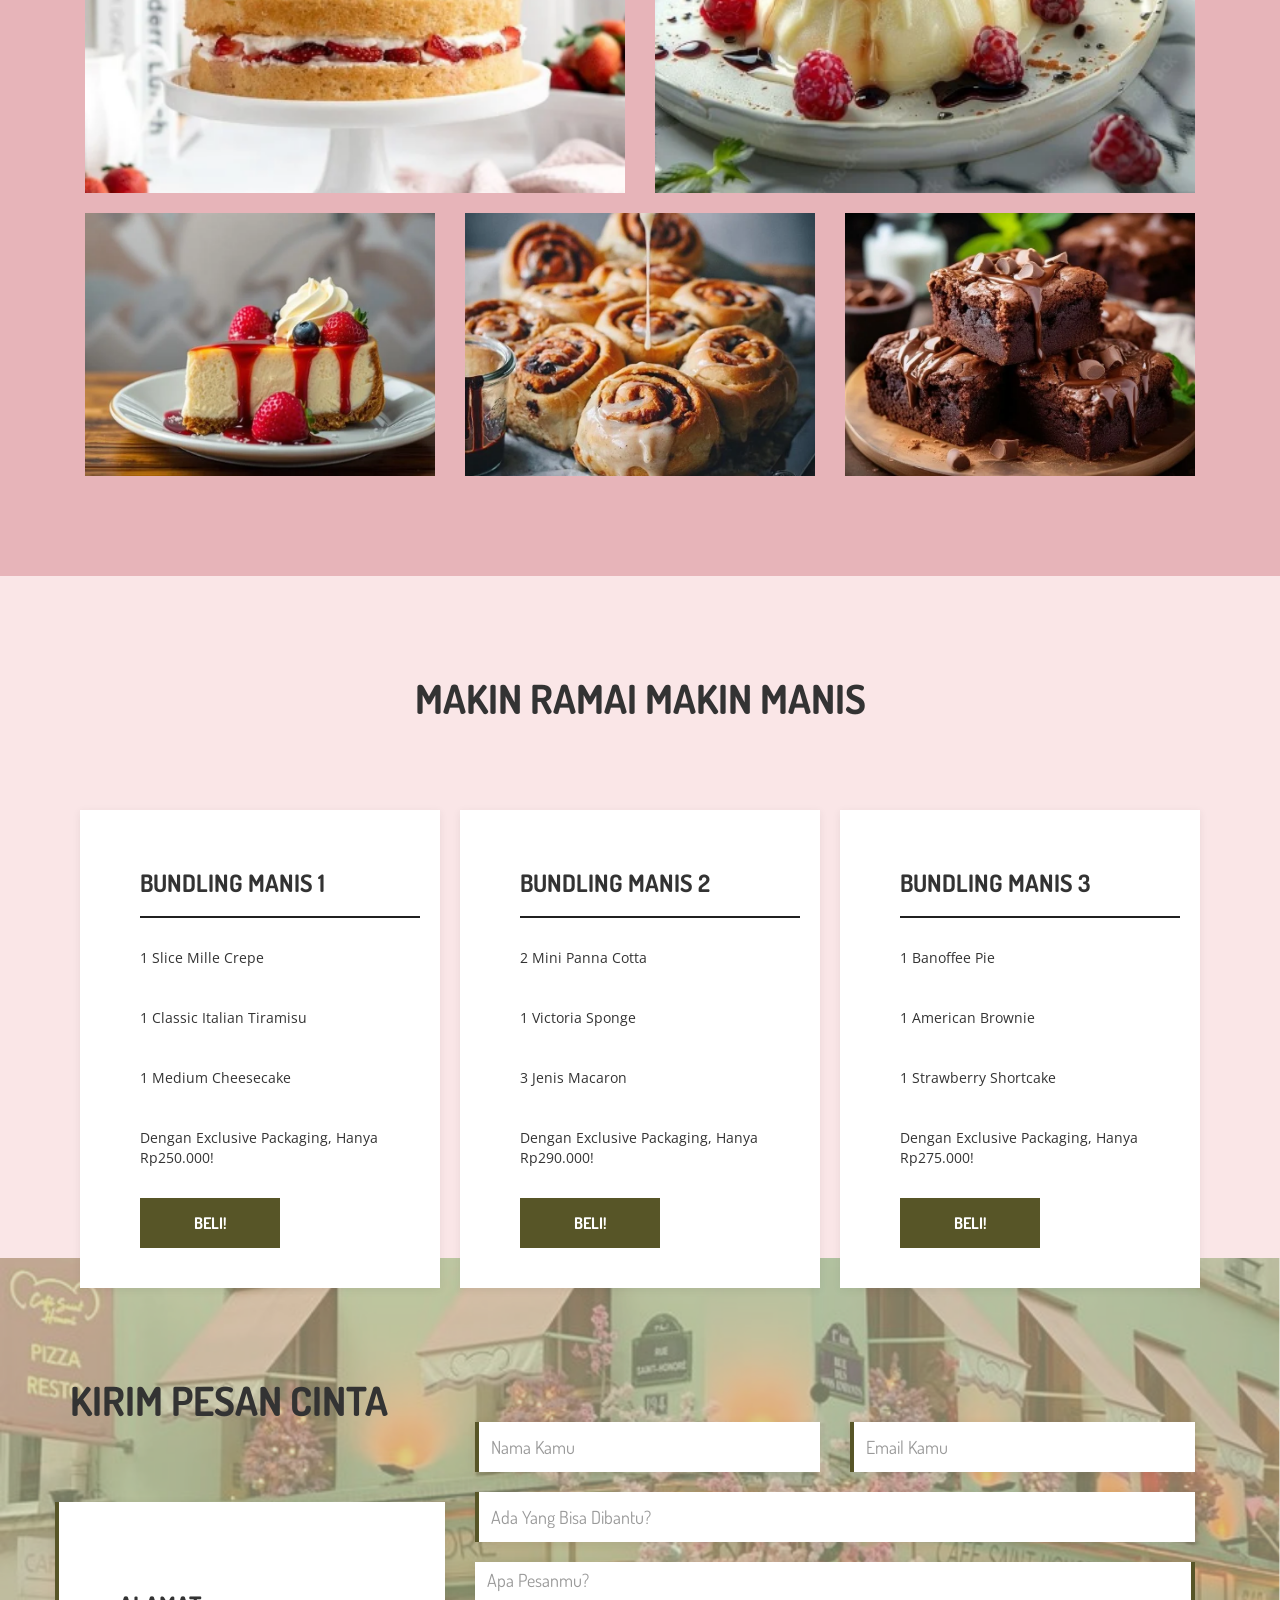
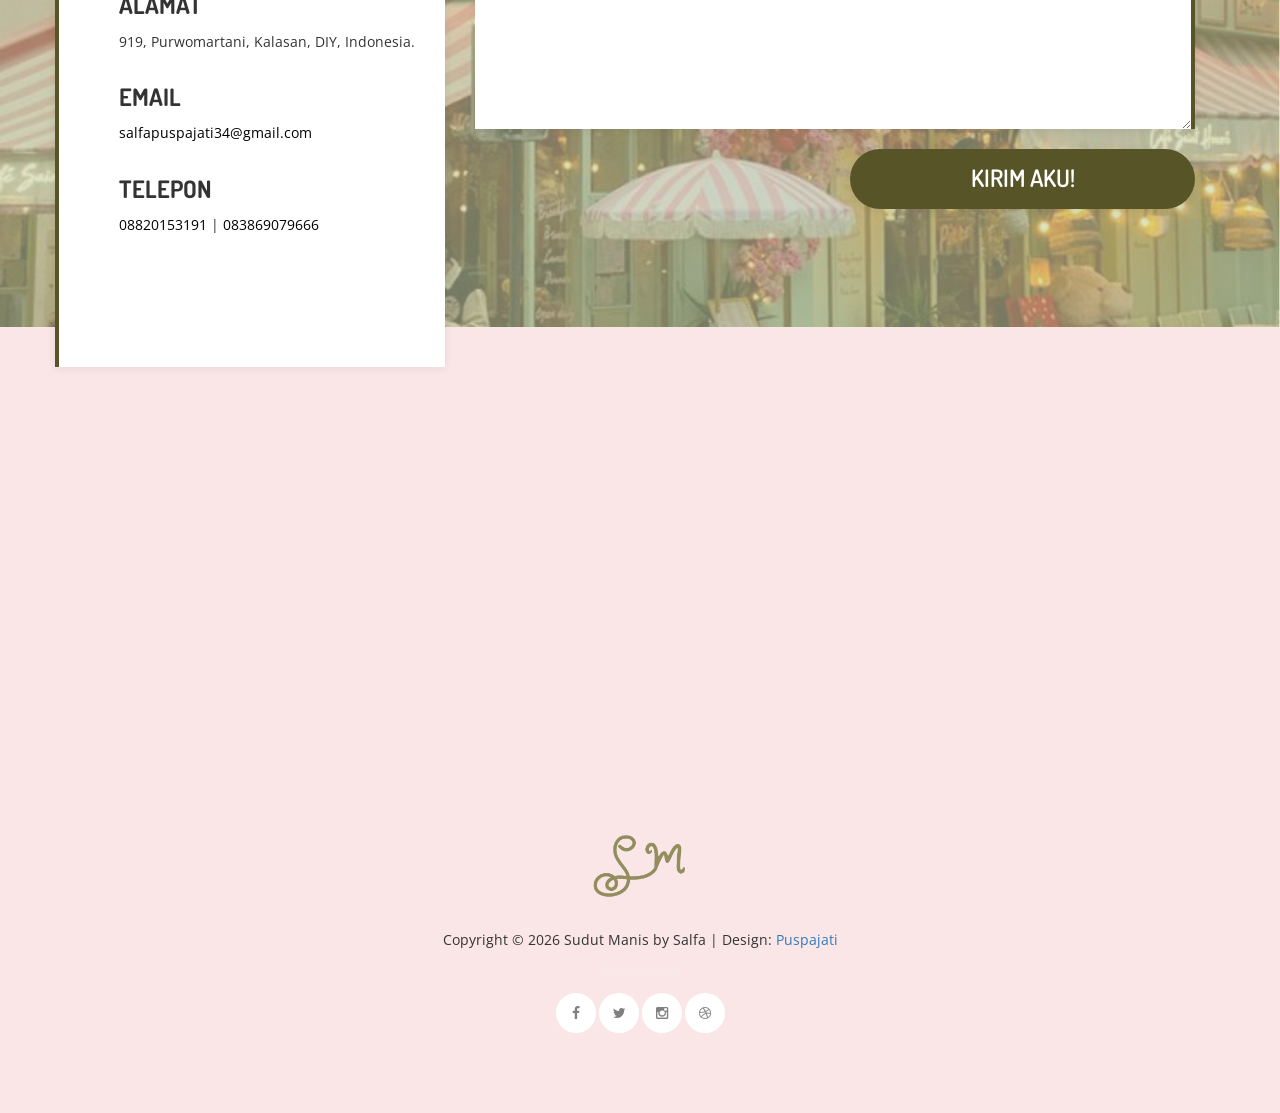
==== commit 1128198d: "Update index.html" ====
--- a/index.html
+++ b/index.html
@@ -440,7 +440,7 @@
 			<div class="row">
     			<div class="col-md-12 text-center" style="margin-top: 40px; margin-bottom: 20px;">
         			<a href="index.html">
-            			<img src="images/sudutmanis-logo.png" alt="Logo Sudut Manis" style="max-height: 80px; display: inline-block;">
+            			<img src="images/sudutmanis logo.png" alt="Logo Sudut Manis" style="max-height: 80px; display: inline-block;">
         			</a>
     			</div>
 			</div>
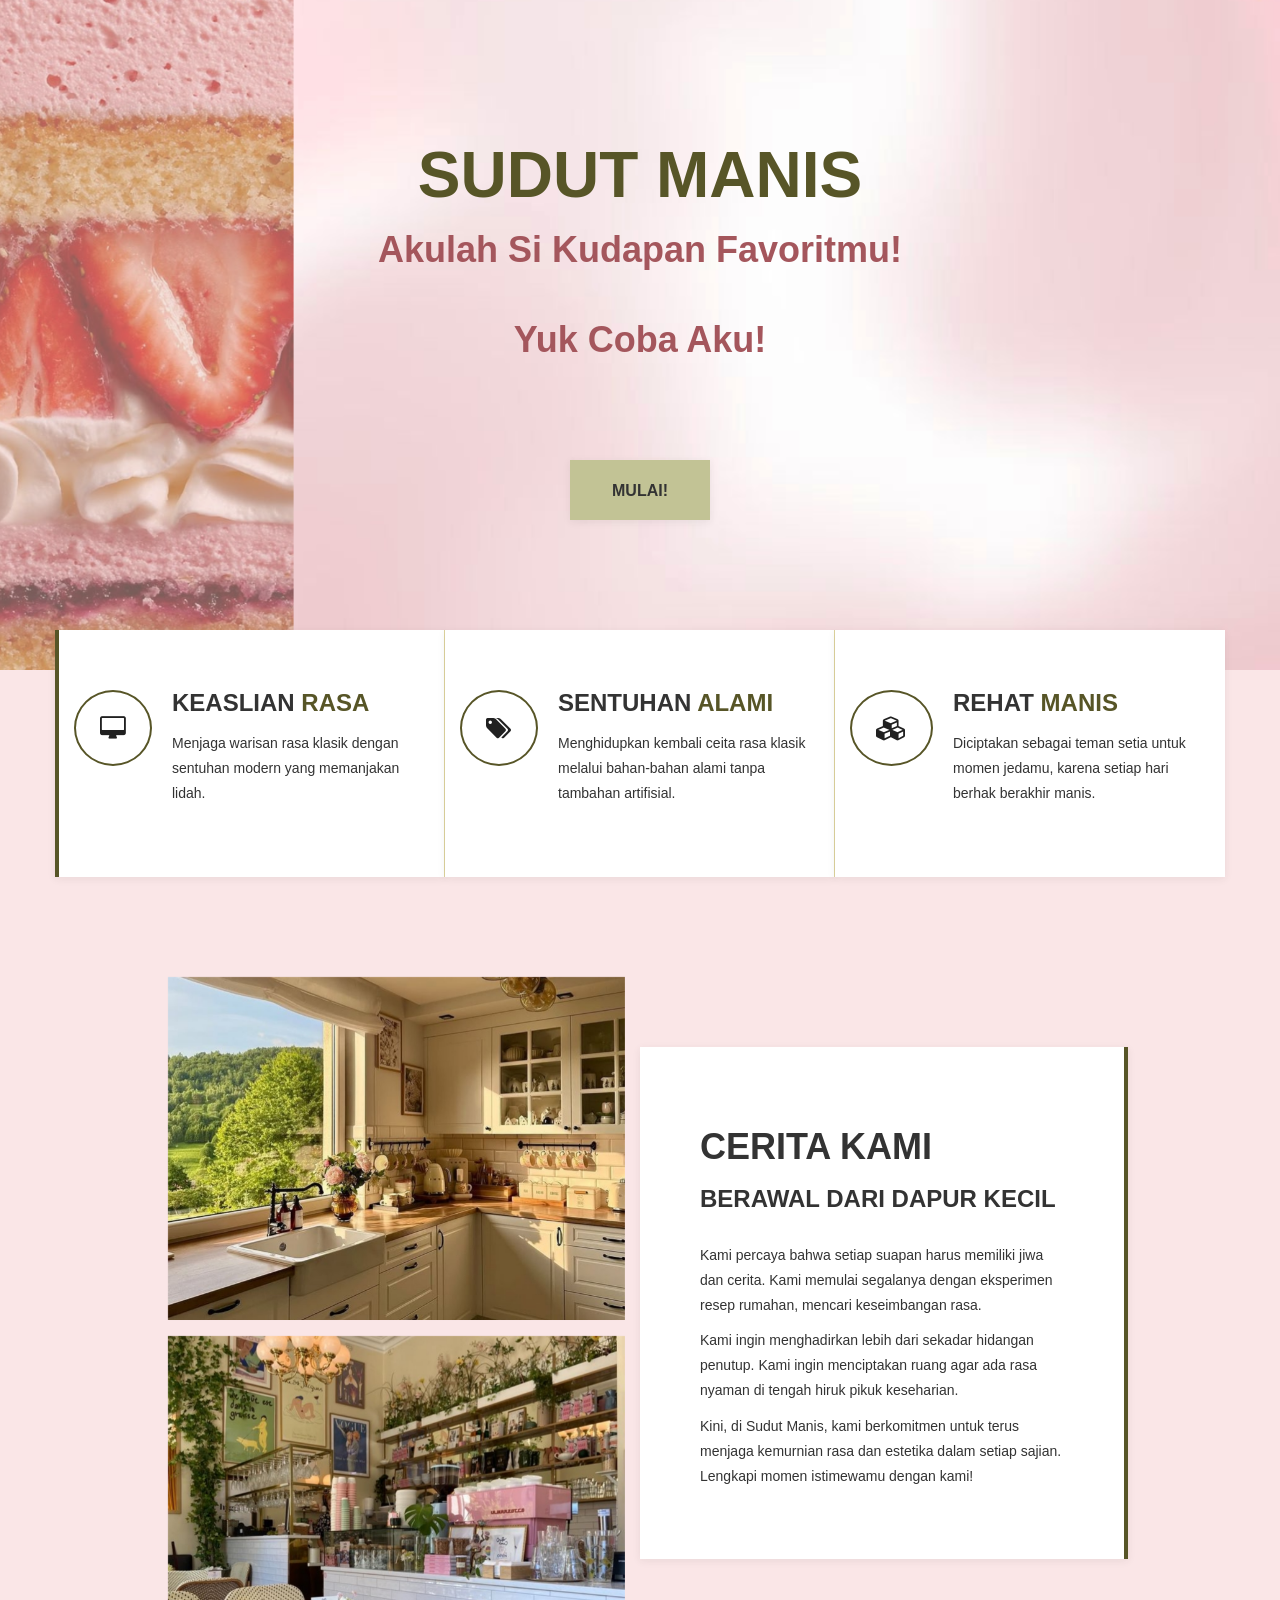
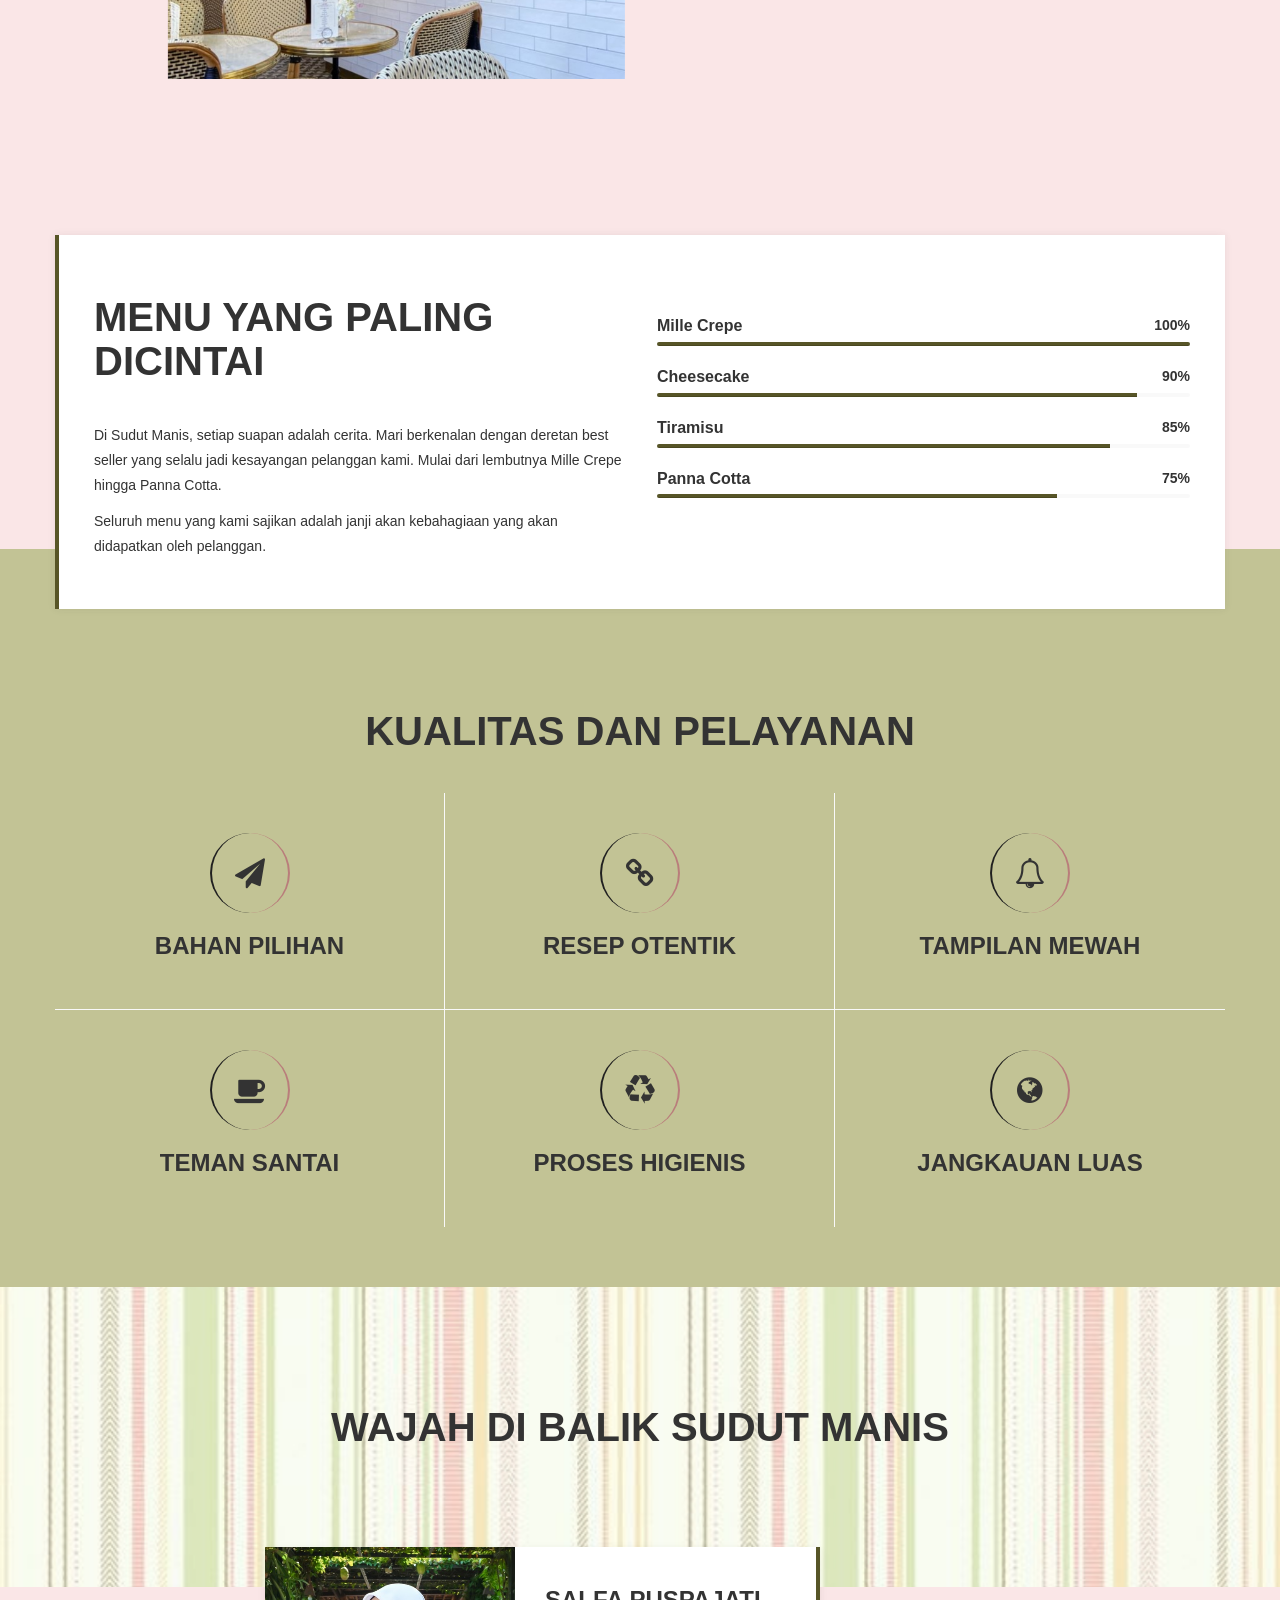
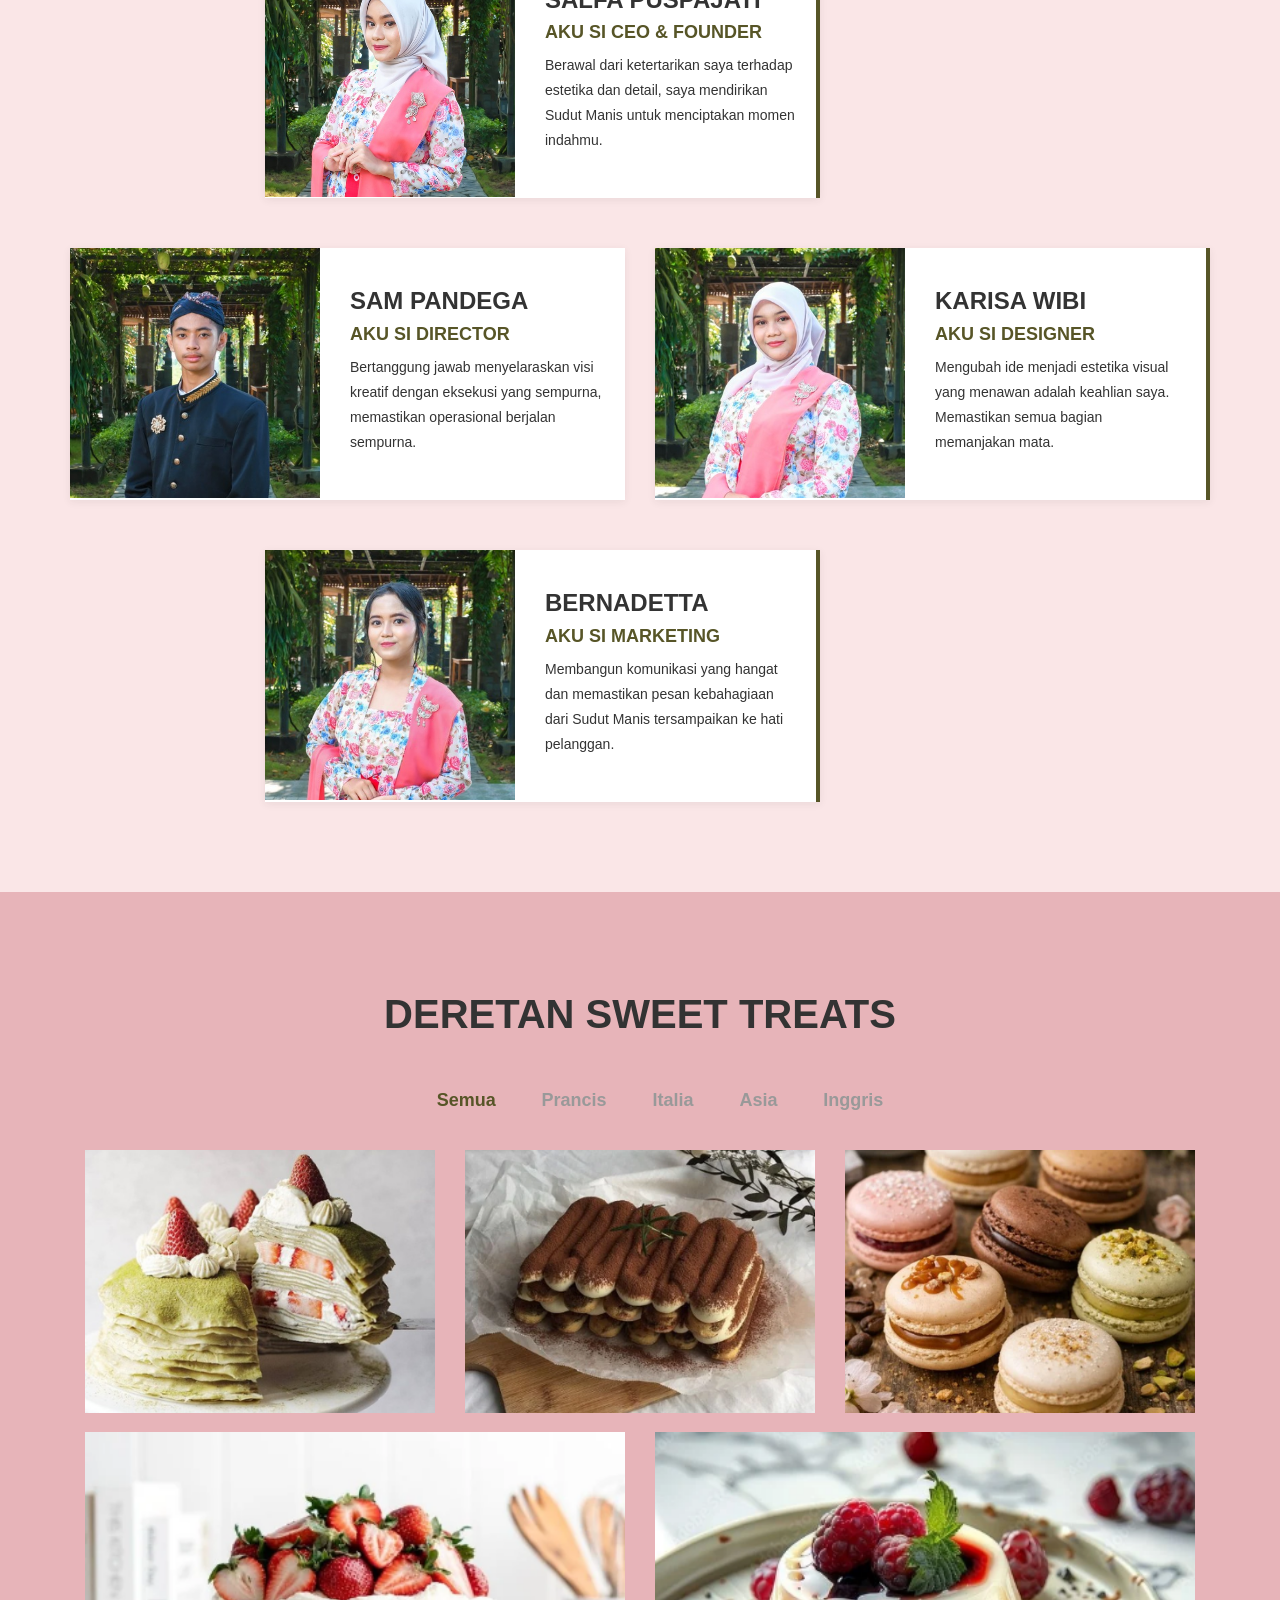
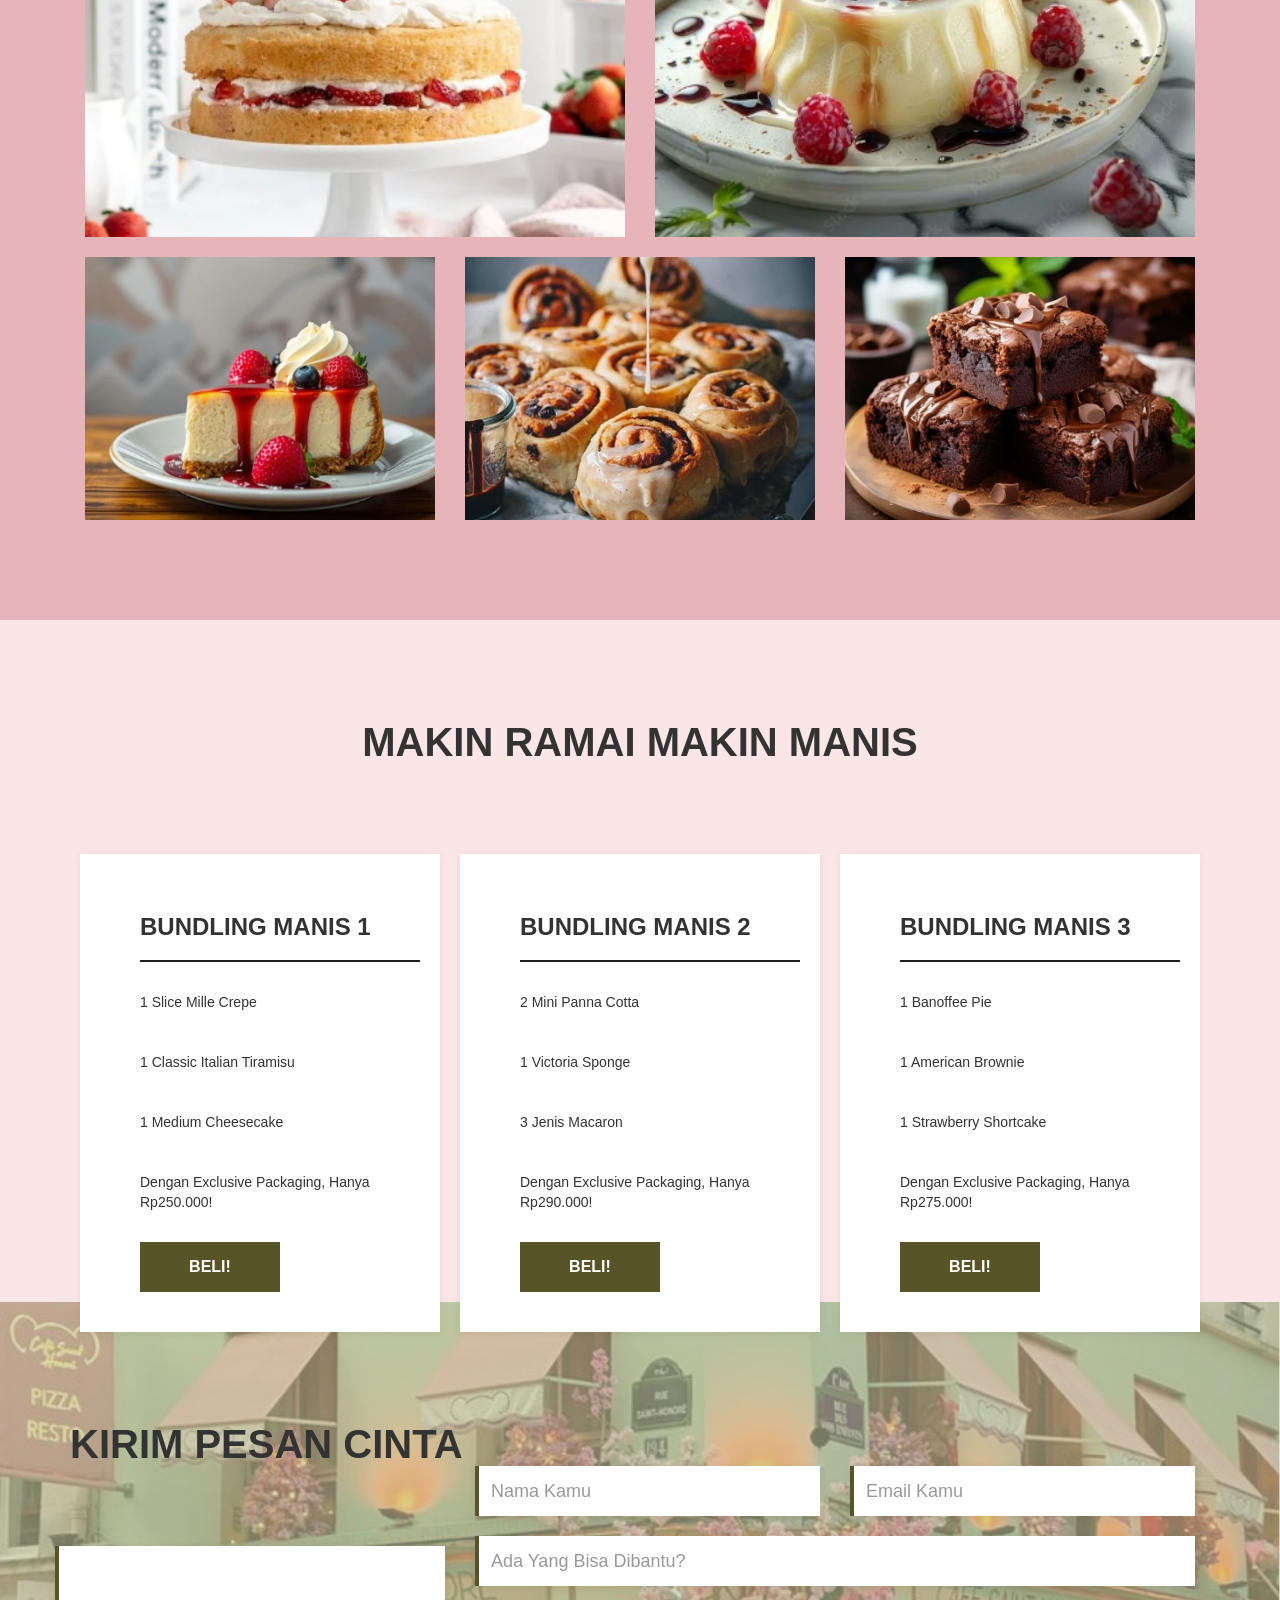
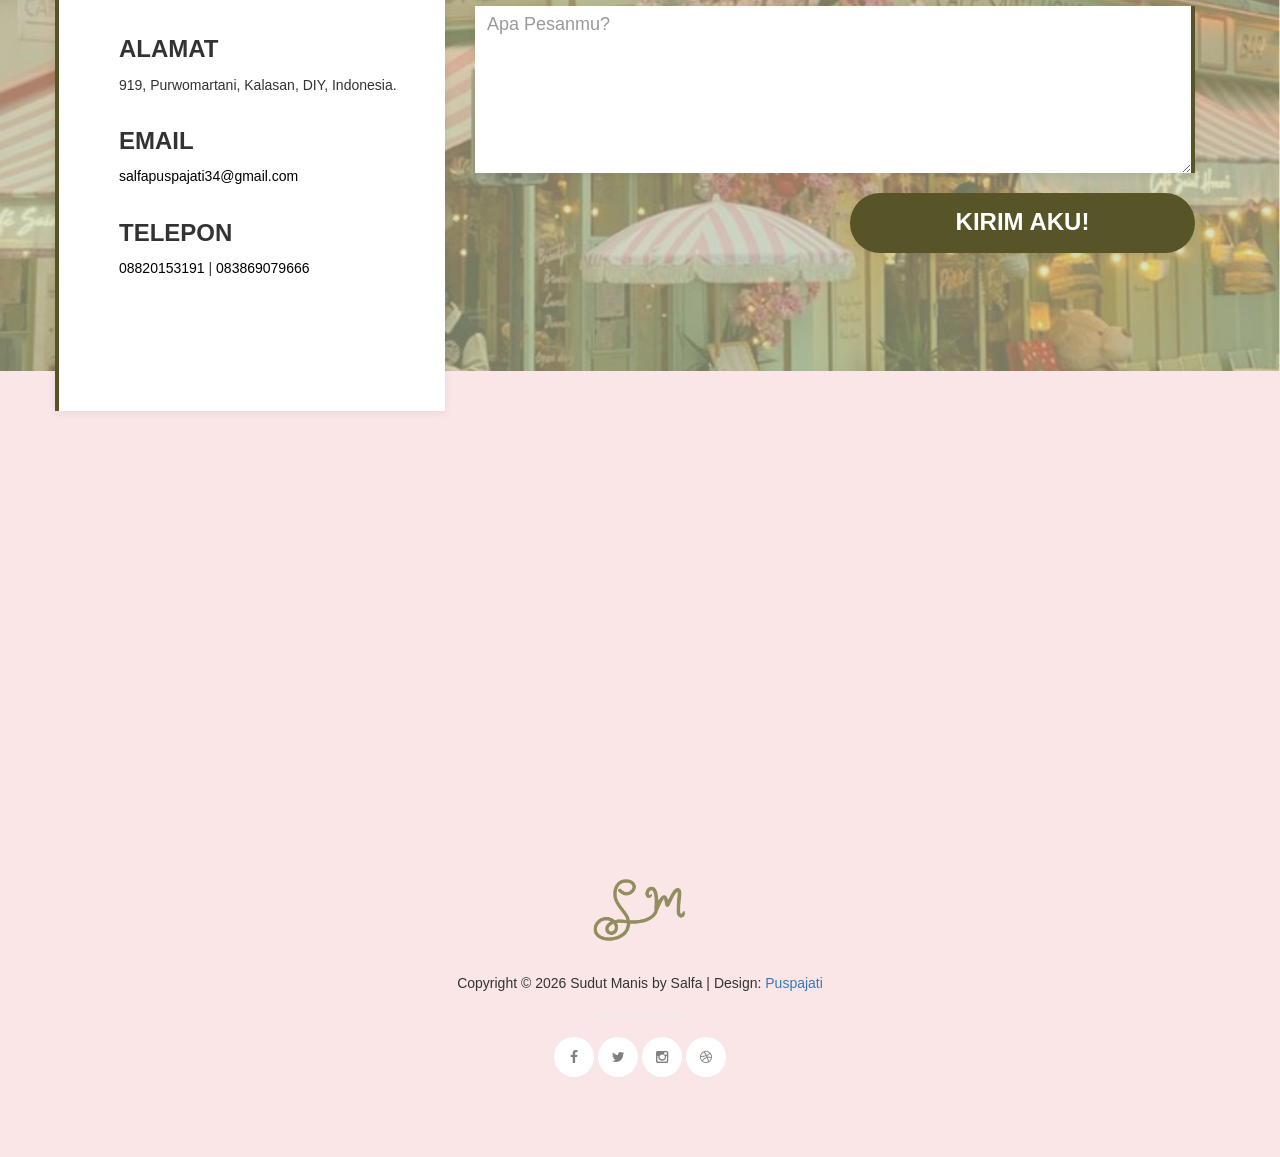
==== commit 3a4c7513: "Update index.html" ====
--- a/index.html
+++ b/index.html
@@ -15,8 +15,9 @@
 	<link rel="stylesheet" href="css/nivo-lightbox.css">
 	<link rel="stylesheet" href="css/nivo_themes/default/default.css">
 	<link rel="stylesheet" href="css/templatemo-style.css">
-	<link href='http://fonts.googleapis.com/css?family=Open+Sans:400,300,600,700' rel='stylesheet' type='text/css'>
-	<link href='http://fonts.googleapis.com/css?family=Dosis:400,700' rel='stylesheet' type='text/css'>
+	<link rel="preconnect" href="https://fonts.googleapis.com">
+	<link rel="preconnect" href="https://fonts.gstatic.com" crossorigin>
+	<link href="https://fonts.googleapis.com/css2?family=Cormorant+Garamond:ital,wght@0,400;0,600;0,700;1,400&family=Inter:wght@300;400;500&display=swap" rel="stylesheet">
 <!-- 
 Alpha Template
 https://templatemo.com/tm-465-alpha
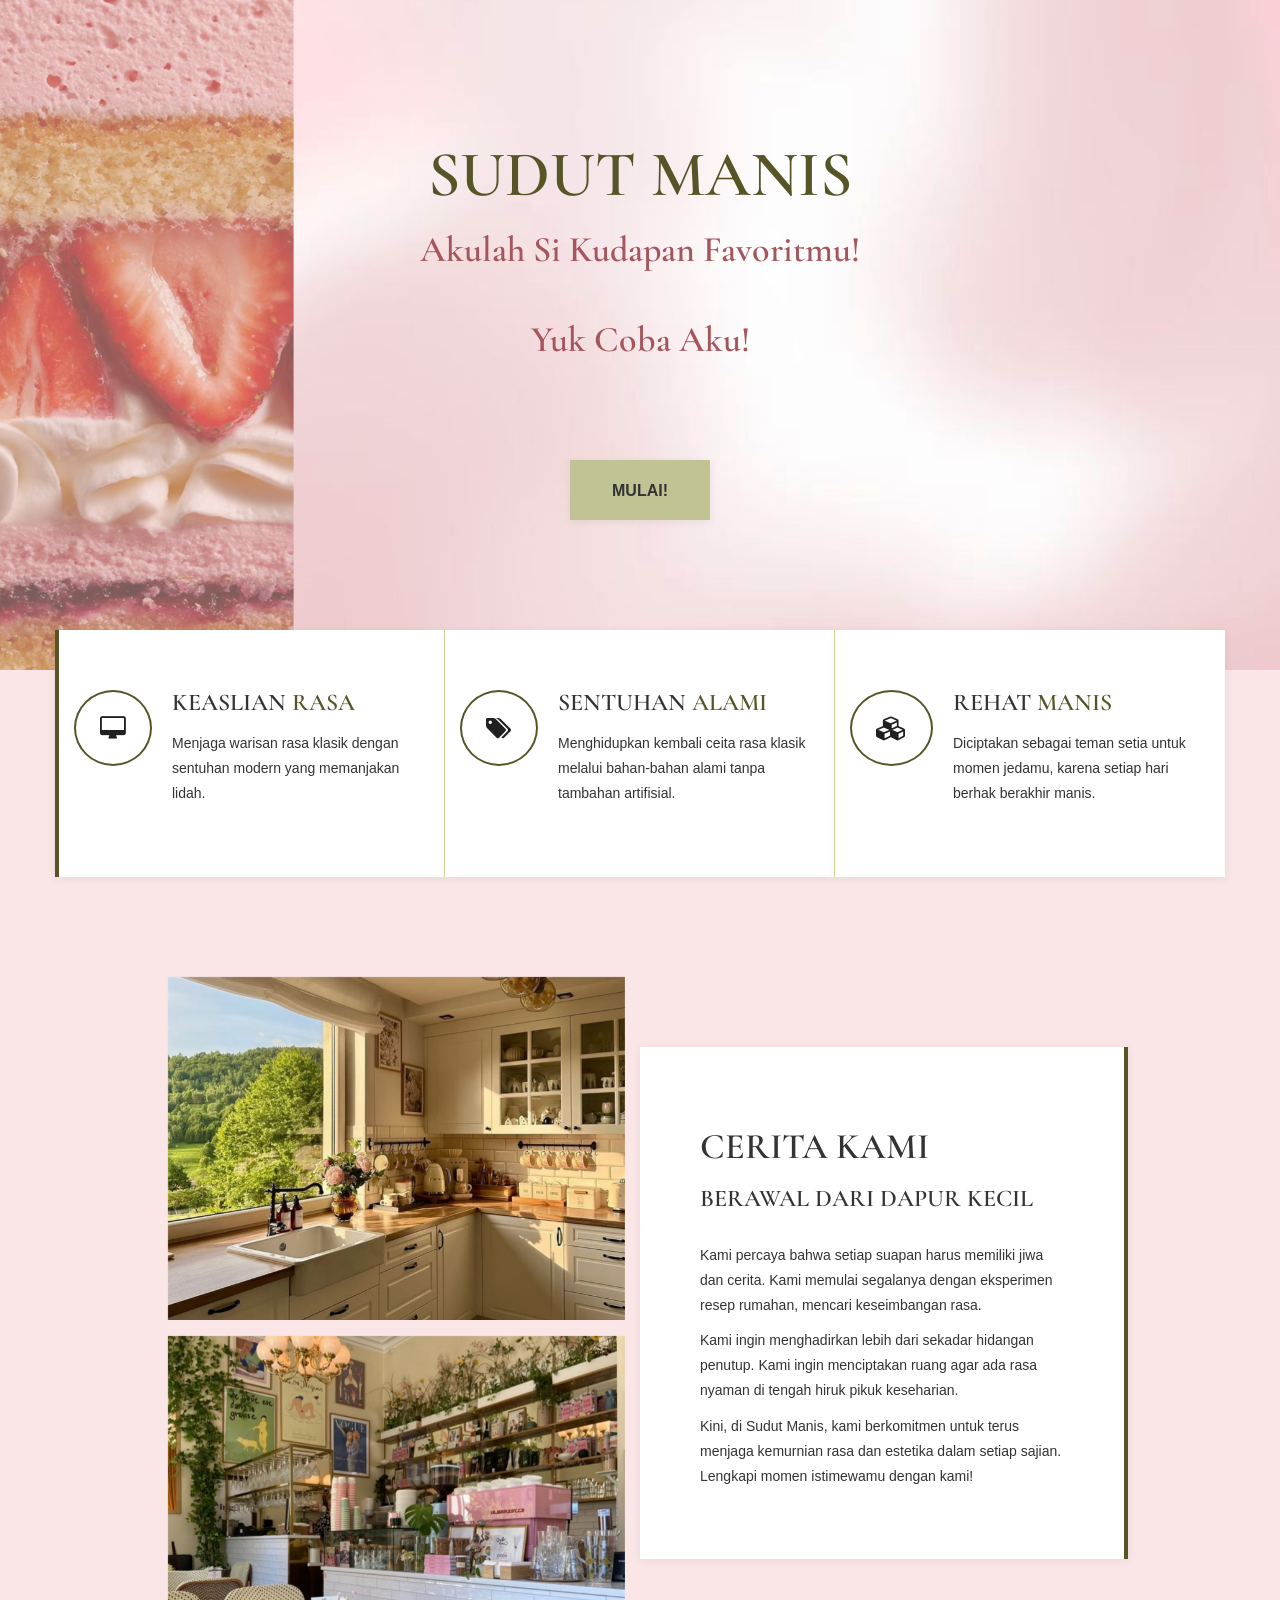
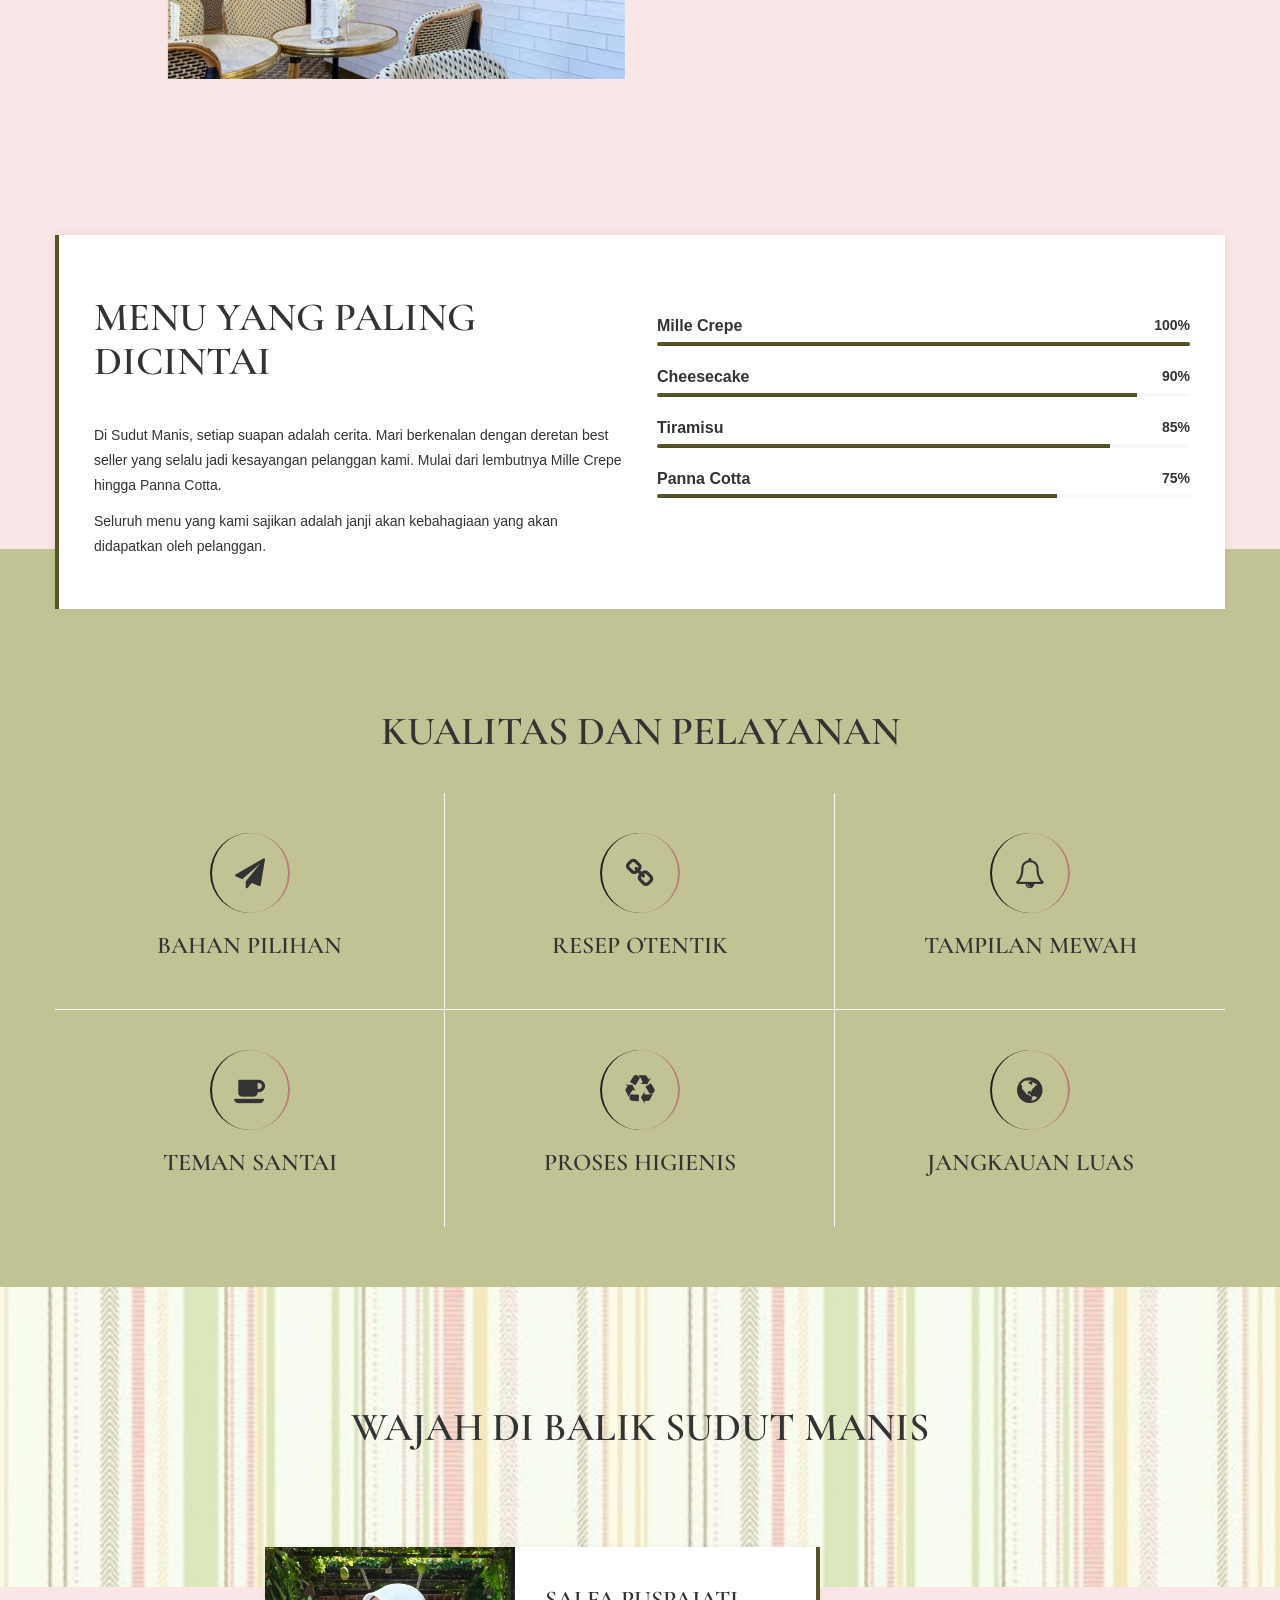
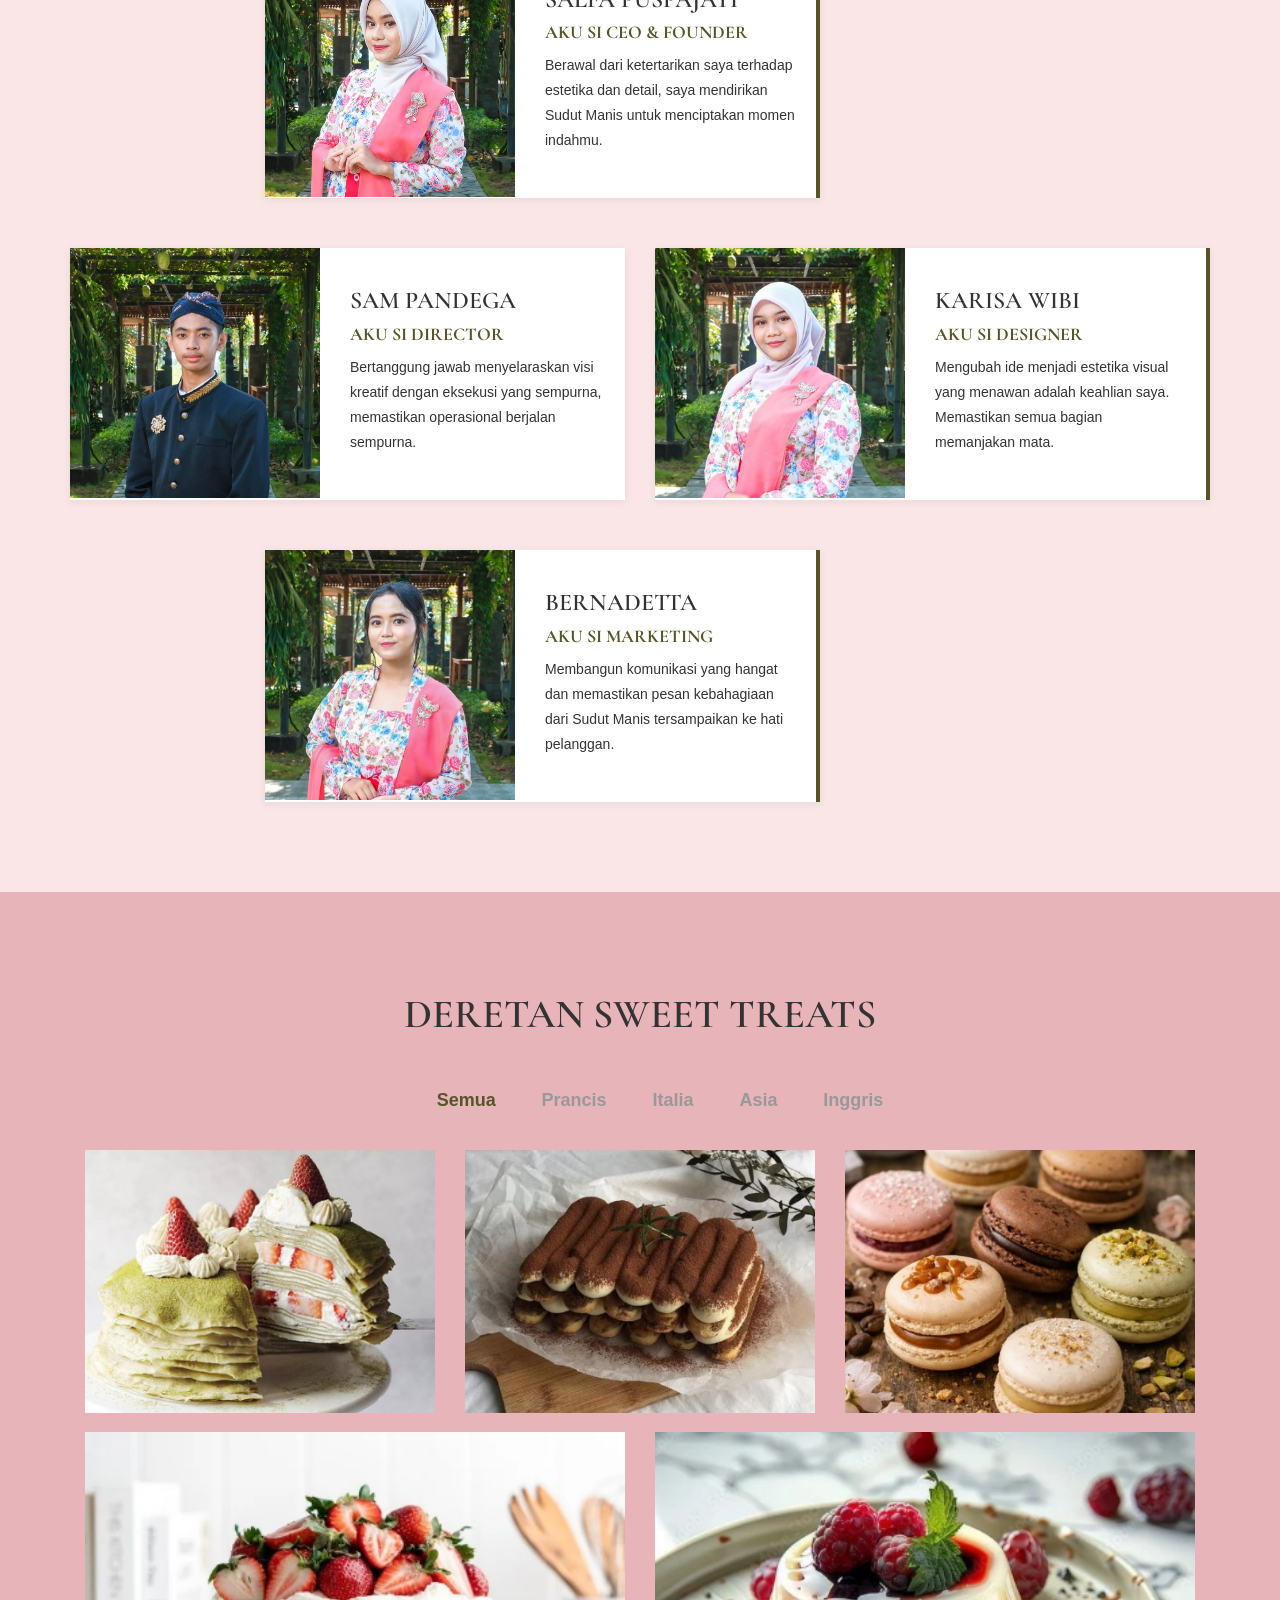
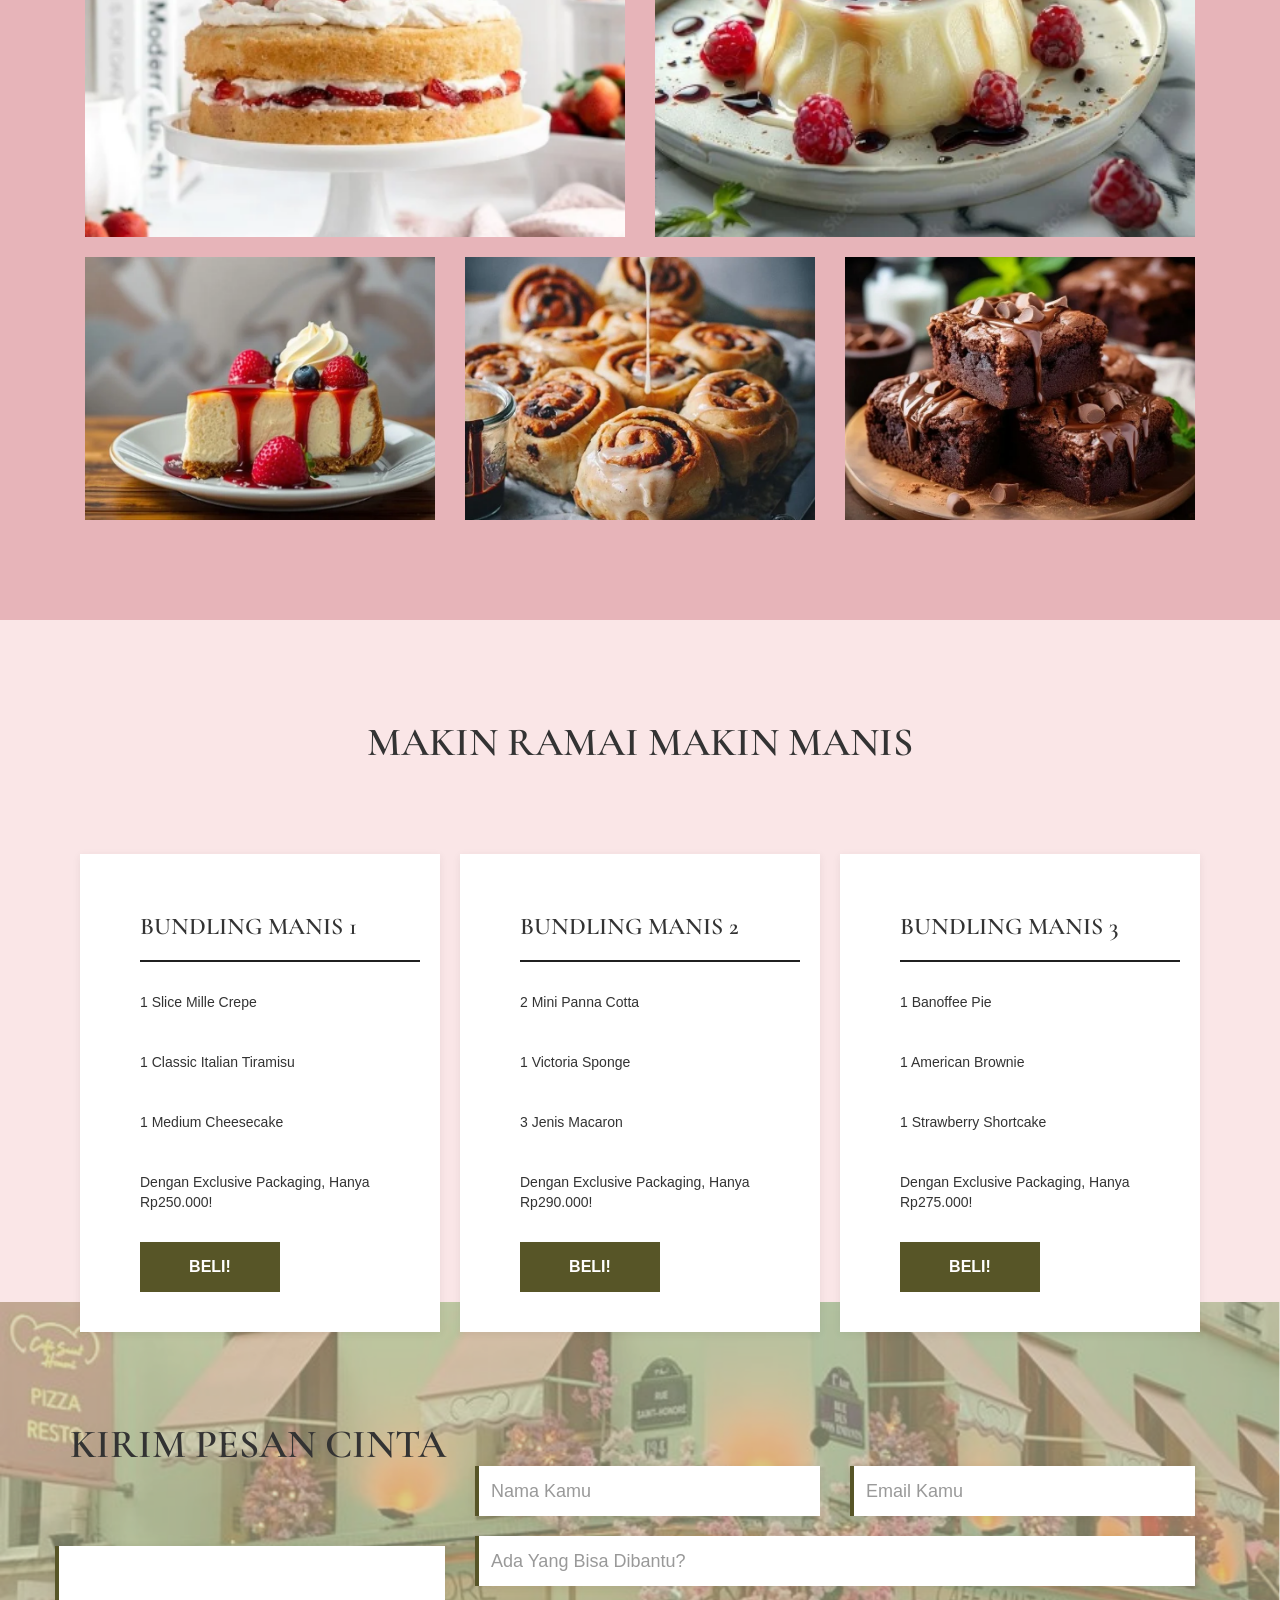
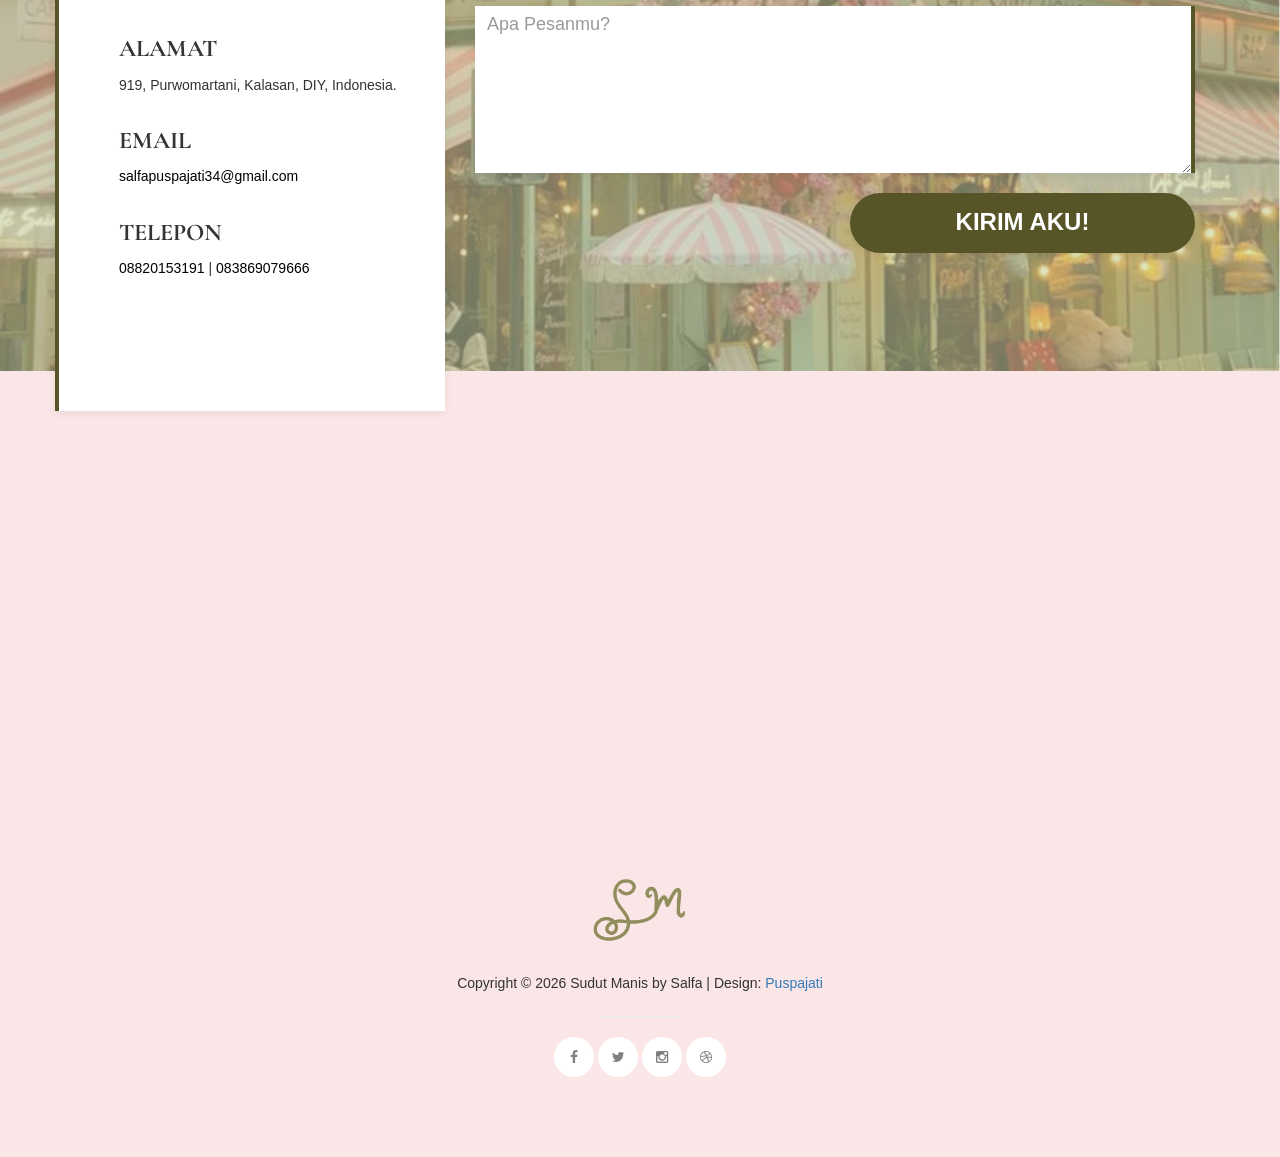
==== commit 77667aa8: "Update index.html" ====
--- a/index.html
+++ b/index.html
@@ -17,7 +17,7 @@
 	<link rel="stylesheet" href="css/templatemo-style.css">
 	<link rel="preconnect" href="https://fonts.googleapis.com">
 	<link rel="preconnect" href="https://fonts.gstatic.com" crossorigin>
-	<link href="https://fonts.googleapis.com/css2?family=Cormorant+Garamond:ital,wght@0,400;0,600;0,700;1,400&family=Inter:wght@300;400;500&display=swap" rel="stylesheet">
+	<link href="https://fonts.googleapis.com/css2?family=Cormorant+Garamond:ital,wght@0,400;0,600;0,700;1,400&family=Nunito:wght@300;400;600&display=swap" rel="stylesheet">
 <!-- 
 Alpha Template
 https://templatemo.com/tm-465-alpha
--- a/css/templatemo-style.css
+++ b/css/templatemo-style.css
@@ -617,3 +617,9 @@
   .tm-team .media .border-right { border-right: 0; }
   .tm-contact .contact-form { padding-top: 140px; }
 }
+
+/* Mengubah font judul menjadi Cormorant Garamond */
+h1, h2, h3, h4, h5, h6, .navbar-nav a {
+    font-family: 'Cormorant Garamond', serif !important;
+    font-weight: 600;
+}
